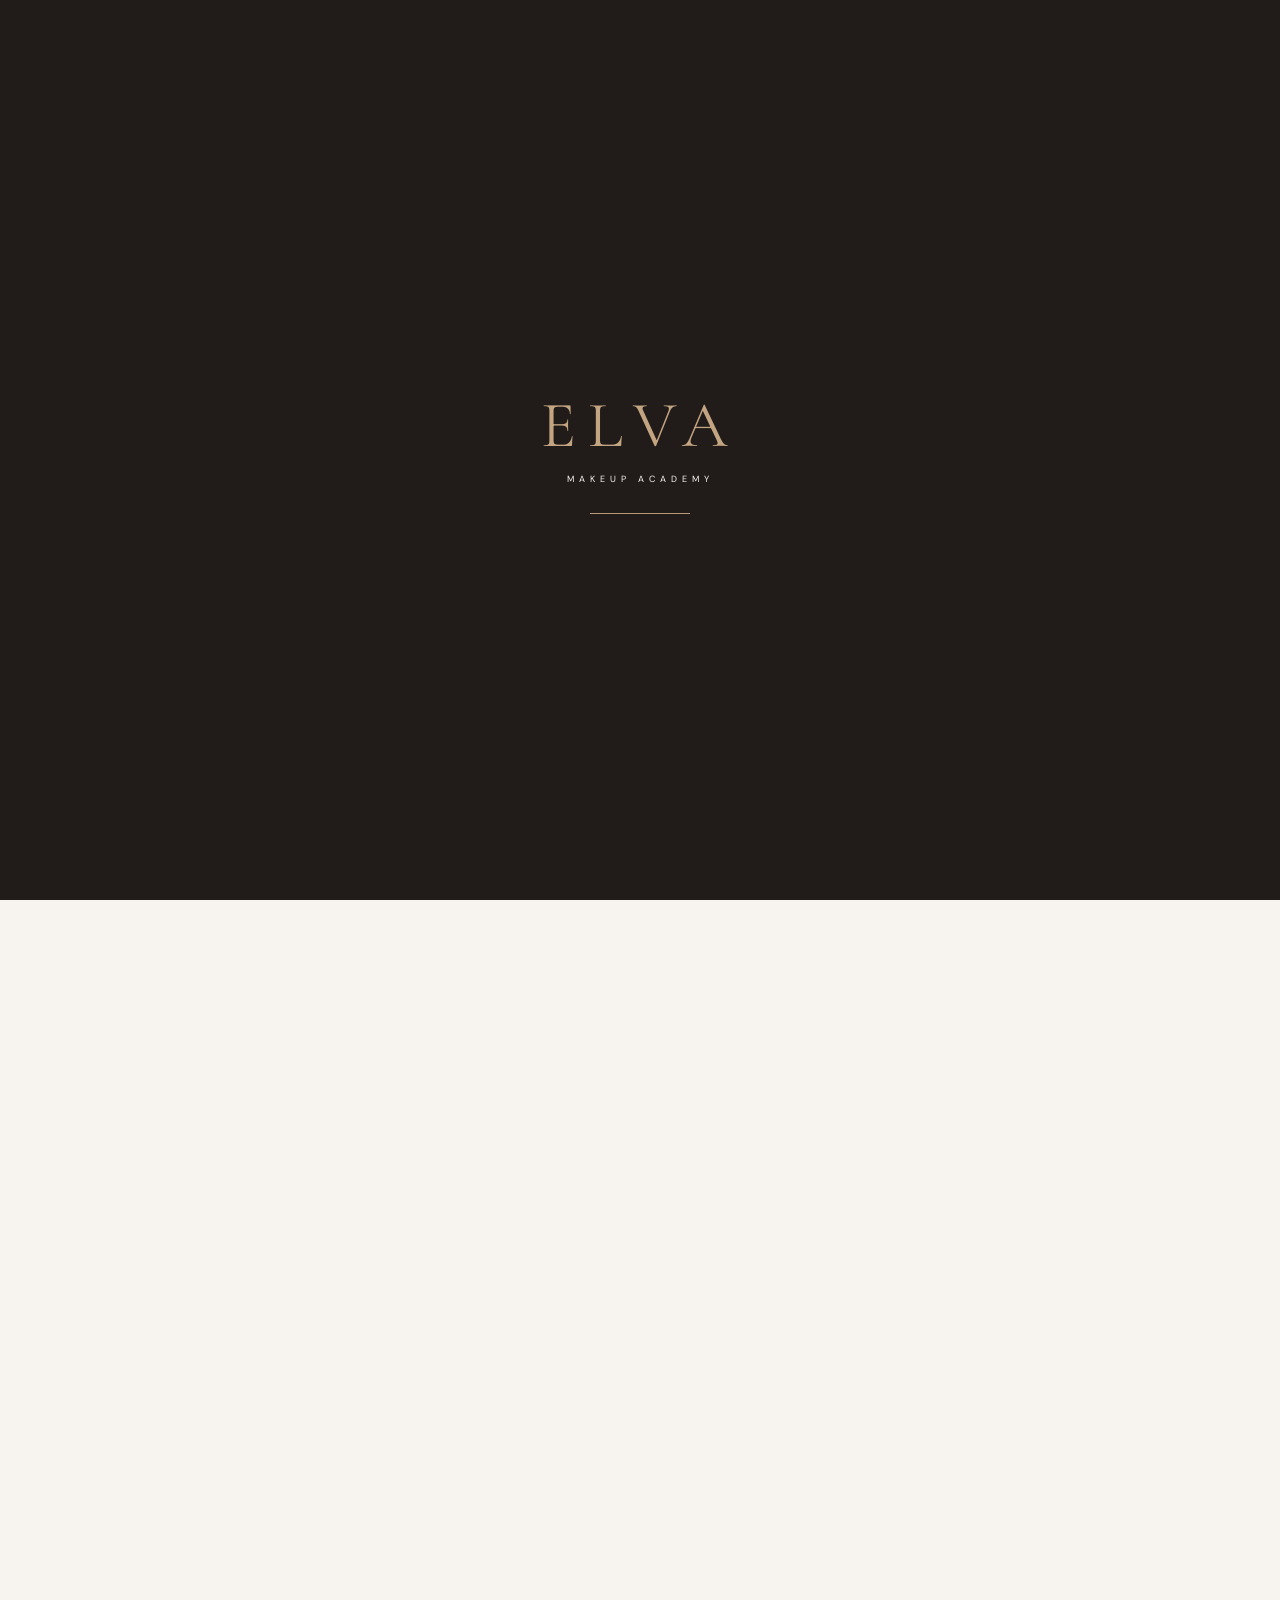
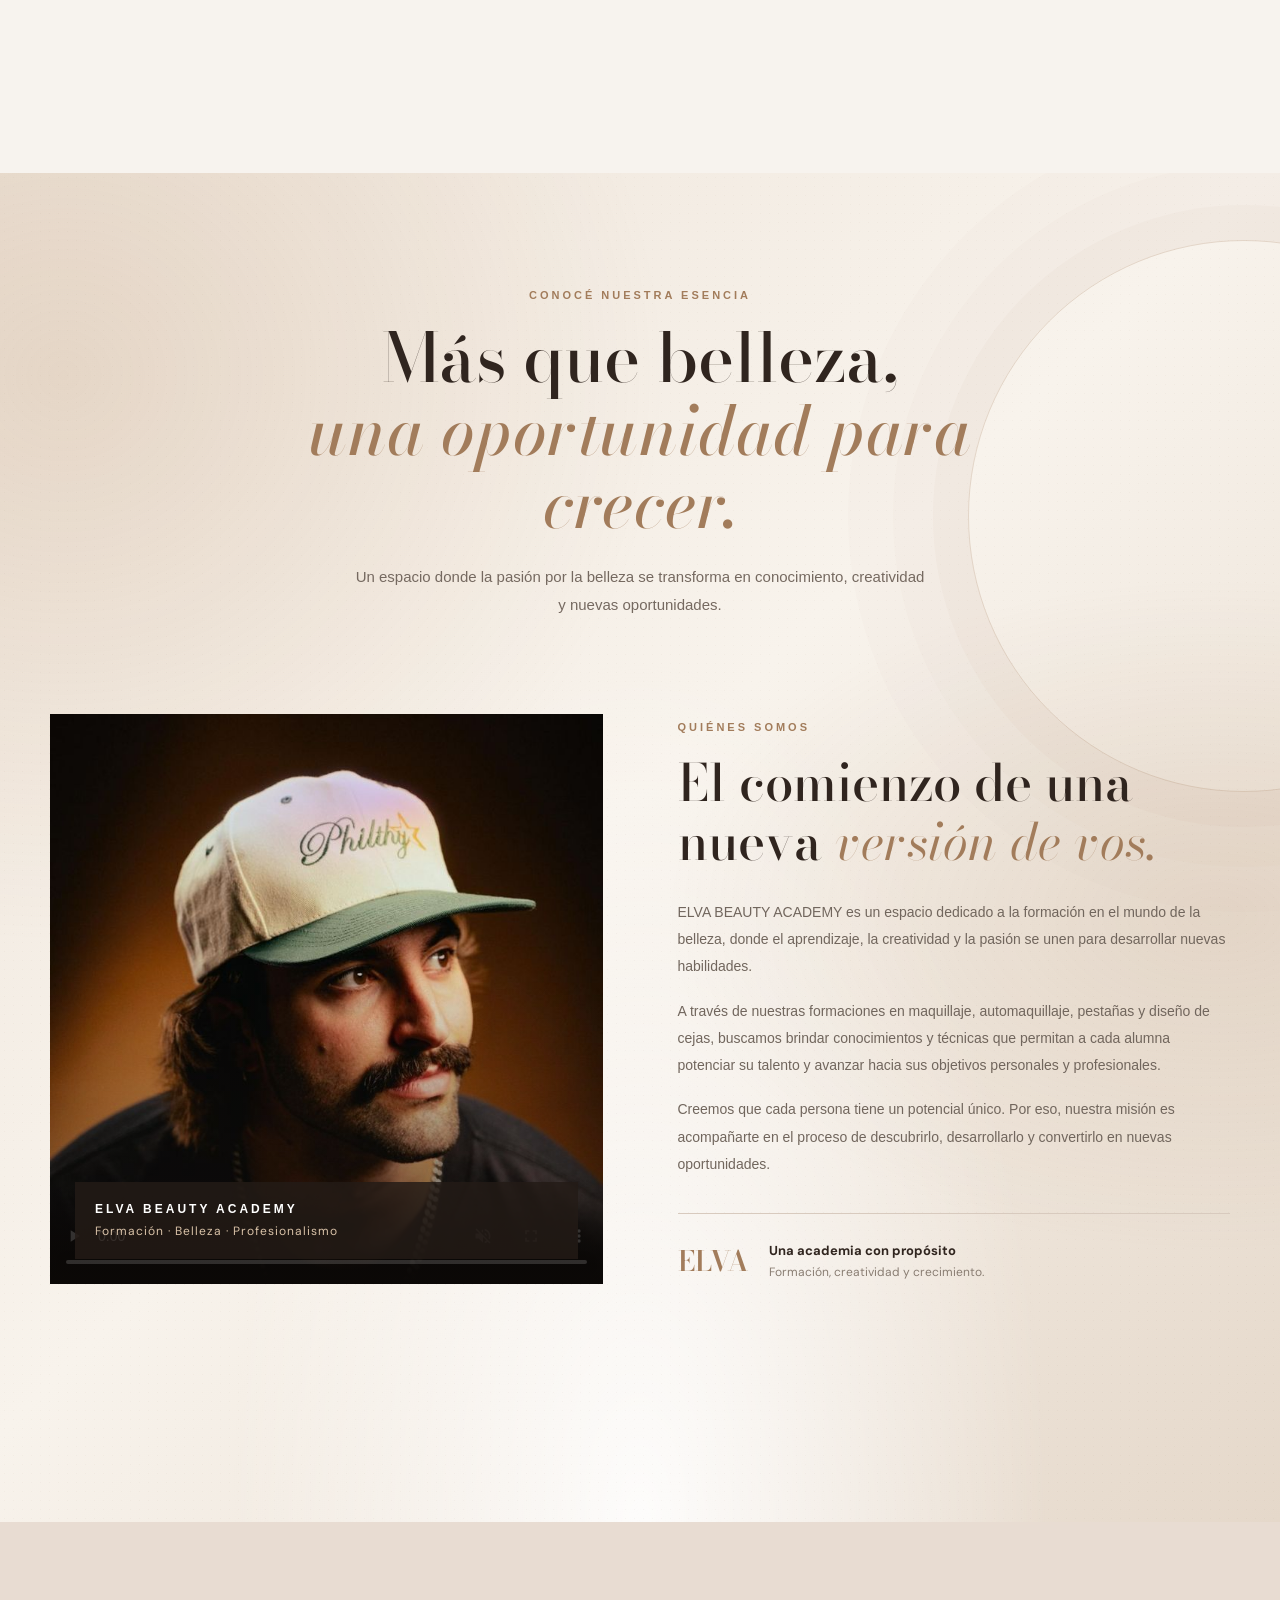
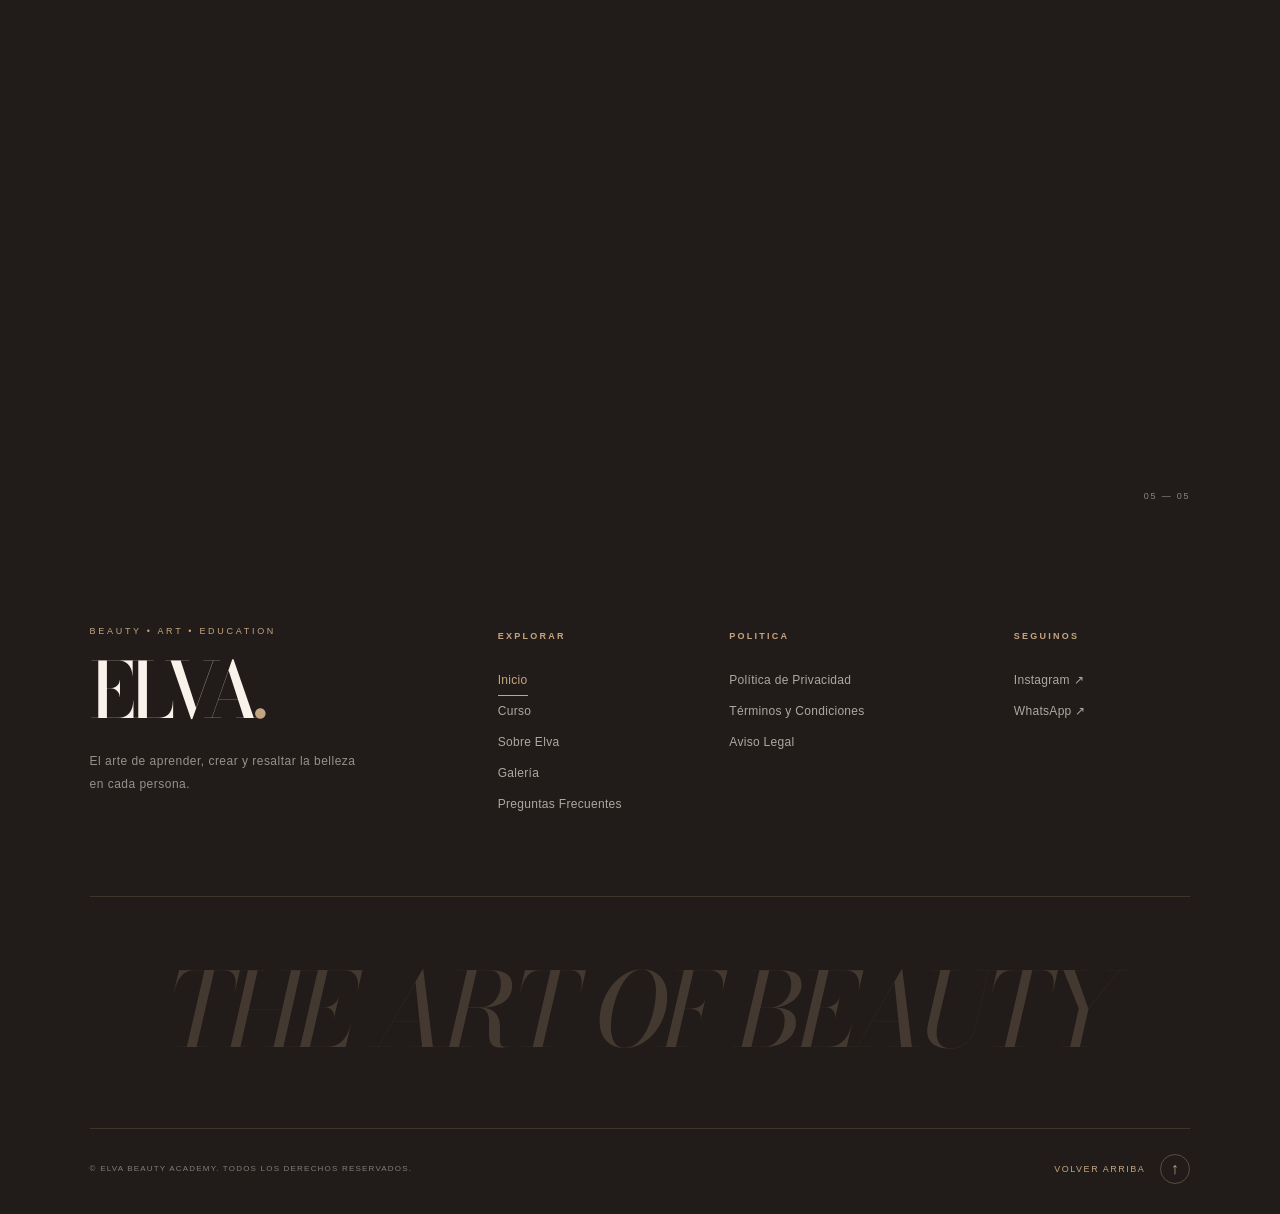
==== index.html @ 831da305 "Add files via upload" ====
<!DOCTYPE html>
<html lang="es">


<head>
    <meta charset="UTF-8">
    <meta name="viewport" content="width=device-width, initial-scale=1.0">

    <!-- =========================================
         SEO PRINCIPAL
    ========================================== -->

    <title>ELVA Beauty Academy | Cursos de Maquillaje en Itauguá, Paraguay</title>

    <meta name="description"
        content="Estudiá maquillaje profesional y belleza en ELVA Beauty Academy, en Itauguá, Paraguay. Conocé nuestras formaciones presenciales y consultá por inscripciones.">

    <meta name="robots" content="index, follow, max-image-preview:large">

    <meta name="author" content="ELVA Beauty Academy">
    <meta name="language" content="Spanish">
    <meta name="theme-color" content="#211c19">

    <!-- =========================================
         URL CANÓNICA
    ========================================== -->

    <link rel="canonical"
        href="https://nexowebpy.github.io/ELVA-Makeup-Academy/">

    <!-- =========================================
         OPEN GRAPH - FACEBOOK / WHATSAPP
    ========================================== -->

    <meta property="og:type" content="website">
    <meta property="og:locale" content="es_PY">
    <meta property="og:site_name" content="ELVA Beauty Academy">

    <meta property="og:title"
        content="ELVA Beauty Academy | Cursos de Maquillaje en Paraguay">

    <meta property="og:description"
        content="Aprendé maquillaje profesional y desarrollá tu talento en belleza con ELVA Beauty Academy, en Itauguá, Paraguay.">

    <meta property="og:url"
        content="https://nexowebpy.github.io/ELVA-Makeup-Academy/">

    <meta property="og:image"
        content="https://nexowebpy.github.io/ELVA-Makeup-Academy/assets/img/logo.jpg">

    <meta property="og:image:alt"
        content="ELVA Beauty Academy - Academia de maquillaje y belleza">

    <meta property="og:image:type" content="image/jpeg">

    <!-- =========================================
         TWITTER / X
    ========================================== -->

    <meta name="twitter:card" content="summary_large_image">

    <meta name="twitter:title"
        content="ELVA Beauty Academy | Cursos de Maquillaje">

    <meta name="twitter:description"
        content="Formaciones presenciales en maquillaje y belleza en Itauguá, Paraguay.">

    <meta name="twitter:image"
        content="https://nexowebpy.github.io/ELVA-Makeup-Academy/assets/img/logo.jpg">

    <!-- =========================================
         DATOS ESTRUCTURADOS - GOOGLE
    ========================================== -->

    <script type="application/ld+json">
    {
        "@context": "https://schema.org",
        "@type": "EducationalOrganization",
        "name": "ELVA Beauty Academy",
        "url": "https://nexowebpy.github.io/ELVA-Makeup-Academy/",
        "description": "Academia de formación presencial en maquillaje y belleza en Itauguá, Paraguay.",
        "areaServed": [
            {
                "@type": "City",
                "name": "Itauguá"
            },
            {
                "@type": "Country",
                "name": "Paraguay"
            }
        ],
        "sameAs": [
            "https://www.instagram.com/elvabrusich/",
            "https://www.tiktok.com/@brusichelva"
        ]
    }
    </script>

    <!-- =========================================
         OPTIMIZACIÓN DE FUENTES
    ========================================== -->

    <link rel="preconnect" href="https://fonts.googleapis.com">
    <link rel="preconnect" href="https://fonts.gstatic.com" crossorigin>

    <link href="https://fonts.googleapis.com/css2?family=Montserrat:wght@300;400;500&display=swap"
        rel="stylesheet">

    <link href="https://fonts.googleapis.com/css2?family=Cormorant+Garamond:wght@400;500;600;700&family=DM+Sans:wght@300;400;500;600;700&display=swap"
        rel="stylesheet">

    <link href="https://fonts.googleapis.com/css2?family=Bodoni+Moda:ital,opsz,wght@0,6..96,400..900;1,6..96,400..900&display=swap"
        rel="stylesheet">

    <!-- =========================================
         CSS
    ========================================== -->

    <link rel="stylesheet" href="css/style.css">

</head>


<body>

    <!-- PRELOADER -->
    <div class="preloader" id="preloader">
        <div class="preloader-content">
            <span class="preloader-logo">ELVA</span>
            <span class="preloader-subtitle">MAKEUP ACADEMY</span>
            <div class="preloader-line"></div>
        </div>
    </div>


    <!-- HEADER -->
    <header class="header" id="header">

        <div class="header-container">

            <!-- LOGO -->
            <a href="#inicio" class="brand" aria-label="ELVA Makeup Academy - Inicio">

                <span class="brand-name">ELVA</span>

                <span class="brand-subtitle">
                    MAKEUP ACADEMY
                </span>

            </a>


            <!-- NAVIGATION -->
            <nav class="navigation" id="navigation">

                <a href="#inicio" class="nav-link active">Inicio</a>

                <a href="#curso" class="nav-link">Curso</a>

                <a href="#sobre-elva" class="nav-link">Sobre Elva</a>

                <a href="#galeria" class="nav-link">Galería</a>

                <a href="consultas.html" class="nav-link">Preguntas Frecuentes</a>

                <a href="#contacto" class="nav-link">Contacto</a>

                

            </nav>


            <!-- HEADER ACTION -->
            <a href="https://www.instagram.com/elvabrusich/"
               target="_blank"
               rel="noopener noreferrer"
               class="header-cta">

                <span>Descubrir ELVA</span>

                <span class="cta-arrow">↗</span>

            </a>


            <!-- MOBILE BUTTON -->
            <button class="menu-toggle"
                    id="menuToggle"
                    aria-label="Abrir menú"
                    aria-expanded="false"
                    aria-controls="navigation">

                <span></span>
                <span></span>

            </button>

        </div>

    </header>



    <!-- HERO -->
    <main>

        <section class="hero" id="inicio">

            <!-- BACKGROUND IMAGE -->
            <div class="hero-image-wrapper">

                <img
                    src="assets/img/4K.jpg"
                    alt="Maquillaje profesional y belleza editorial de ELVA Makeup Academy"
                    class="hero-image"
                    fetchpriority="high"
                >

            </div>
                        
            <!-- OVERLAY -->
            <div class="hero-overlay"></div>


            <!-- HERO CONTENT -->
            <div class="hero-container">

                <div class="hero-content">

                

                    <div class="hero-title-container">
    <h1 class="editorial-title">
        <span>BEAUTY IS</span>
        <span>AN <span class="art-highlight">ART.</span></span>
    </h1>
</div>

                  <p class="header-top-text">
    EL ARTE DE RESALTAR TU BELLEZA NATURAL
</p>


<div class="hero-badge-container">

    <!-- Avatar circular -->
    <div class="avatar-wrapper">
        <img
            src="assets/img/logo-hero.jpg"
            alt="Perfil de ELVA Makeup Academy"
            class="avatar-img"
        >
    </div>

    <!-- Texto -->
    <div class="badge-text-content">
        <span>MAQUILLAJE PROFESIONAL</span>
        <span>BELLEZA EDITORIAL.</span>
    </div>

</div>


                <!-- HERO BOTTOM -->
                <div class="hero-bottom">

                    <div class="hero-bottom-item">

                        <span class="hero-bottom-text">
                            BEAUTY
                        </span>

                    </div>


                    <div class="hero-bottom-center">

                        <span>
                            EL ARTE DE DESCUBRIR TU POTENCIAL
                        </span>

                    </div>


                    <a href="#filosofia" class="scroll-indicator">

                        <span>SCROLL TO DISCOVER</span>

                        <span class="scroll-arrow">↓</span>

                    </a>

                </div>

            </div>


       
        </section>



<div class="courses-heading">
    <span class="courses-eyebrow">ELVA BEAUTY ACADEMY</span>

    <h2>
        Nuestras <span>Formaciones</span>
    </h2>

    <p>
        Aprende, transforma y descubre el arte de la belleza.
    </p>
</div>






<section id="curso" class="section-placeholder">

    <div class="wrapper">
        <div class="inner" style="--quantity: 7;">

            <div class="card"
                 style="--index: 0;"
                 data-title="Maquillaje Profesional"
                 data-description="Descubrí el arte del maquillaje y desarrollá técnicas para crear looks profesionales."
                 data-duration="Consultar"
                 data-modality="Consultar"
                 data-content="Preparación de piel, colorimetría, correcciones, técnicas de aplicación y maquillaje profesional."
                data-free-video="https://www.youtube.com/embed/fsUP-KYPI98">
                 <div class="img">
                    <img src="assets/img/F1.jpg" alt="Maquillaje Profesional">
                </div>
            </div>

            <div class="card"
                 style="--index: 1;"
                 data-title="Automaquillaje"
                 data-description="Aprendé a resaltar tu belleza natural y a maquillarte con seguridad para cada ocasión."
                 data-duration="Consultar"
                 data-modality="Consultar"
                 data-content="Rutina de preparación de piel, elección de productos, técnicas de ojos y maquillaje diario."
                 data-free-video="https://www.youtube.com/embed/fsUP-KYPI98">
                <div class="img">
                    <img src="assets/img/F2.jpg" alt="Automaquillaje">
                </div>
            </div>

            <div class="card"
                 style="--index: 2;"
                 data-title="Brow Designer"
                 data-description="Formate en diseño y estilismo de cejas para realzar la expresión y armonía del rostro."
                 data-duration="Consultar"
                 data-modality="Consultar"
                 data-content="Diseño de cejas, visagismo, perfilado, simetría y técnicas de definición."
                 data-free-video="https://www.youtube.com/embed/fsUP-KYPI98">
                <div class="img">
                    <img src="assets/img/F3.jpg" alt="Brow Designer">
                </div>
            </div>

            <div class="card"
                 style="--index: 3;"
                 data-title="Diseño de Pestañas"
                 data-description="Conocé técnicas para conseguir una mirada definida y resultados profesionales."
                 data-duration="Consultar"
                 data-modality="Consultar"
                 data-content="Contenido y técnicas del curso disponibles para consulta."
                data-free-video="https://www.youtube.com/embed/fsUP-KYPI98">
                <div class="img">
                    <img src="assets/img/F4.jpg" alt="Diseño de Pestañas">
                </div>
            </div>

            <div class="card"
     style="--index: 4;"
     data-title="Maquillaje Social"
     data-description="Aprendé a crear maquillajes para eventos y ocasiones especiales."
     data-duration="Consultar"
     data-modality="Consultar"
     data-content="Contenido y técnicas del curso disponibles para consulta."
     data-free-video="https://www.youtube.com/embed/fsUP-KYPI98">

    <div class="img">
        <img src="assets/img/F5.jpg" alt="Maquillaje Social">
    </div>

</div>

            <div class="card"
                 style="--index: 5;"
                 data-title="Técnicas Avanzadas"
                 data-description="Perfeccioná tus habilidades y ampliá tus conocimientos en el mundo de la belleza."
                 data-duration="Consultar"
                 data-modality="Consultar"
                 data-content="Contenido y técnicas del curso disponibles para consulta."
                 data-free-video="https://www.youtube.com/embed/fsUP-KYPI98">
                <div class="img">
                    <img src="assets/img/F6.jpg" alt="Técnicas Avanzadas">
                </div>
            </div>

            <div class="card"
                 style="--index: 6;"
                 
                 data-description="Conocé las propuestas formativas de ELVA Beauty Academy."
                 data-duration="Consultar"
                 data-modality="Consultar"
                 data-content="Consultá los detalles de esta formación y sus contenidos."
                data-free-video="https://www.youtube.com/embed/fsUP-KYPI98">
                <div class="img">
                    <img src="assets/img/F7.jpg" alt="Formación Profesional">
                </div>
            </div>
             <div class="card"
                 style="--index: 7;"
                 
                 data-description="Conocé las propuestas formativas de ELVA Beauty Academy."
                 data-duration="Consultar"
                 data-modality="Consultar"
                 data-content="Consultá los detalles de esta formación y sus contenidos."
                data-free-video="https://www.youtube.com/embed/fsUP-KYPI98">
                <div class="img">
                    <img src="assets/img/F7.jpg" alt="Formación Profesional">
                </div>
            </div>

        </div>
    </div>

</section>





<!-- =========================================
     SOBRE ELVA BEAUTY ACADEMY
========================================= -->

<section class="elva-about" id="sobre-elva">

    <div class="elva-about-container">

        <!-- ENCABEZADO -->
        <div class="elva-about-heading">

            <span class="elva-about-eyebrow">
                CONOCÉ NUESTRA ESENCIA
            </span>

            <h2>
                Más que belleza,
                <span>una oportunidad para crecer.</span>
            </h2>

            <p>
                Un espacio donde la pasión por la belleza se transforma
                en conocimiento, creatividad y nuevas oportunidades.
            </p>

        </div>

        <!-- CONTENIDO PRINCIPAL -->
        <div class="elva-about-content">

           
<div class="elva-about-video">

    <video
        id="elvaVideo"
        autoplay
        muted
        loop
        playsinline
        controls
        preload="metadata"
        poster="./assets/img/Video1.jpg"
        width="100%"
        height="100%"
    >
        <source src="./assets/img/video1.mp4" type="video/mp4">
        Tu navegador no puede reproducir este video.
    </video>

    <div class="elva-about-image-caption">
        <span>ELVA BEAUTY ACADEMY</span>
        <small>Formación · Belleza · Profesionalismo</small>
    </div>

</div>


            <!-- TEXTO -->
            <div class="elva-about-text">

                <span class="elva-about-label">
                    QUIÉNES SOMOS
                </span>

                <h3>
                    El comienzo de una nueva
                    <em>versión de vos.</em>
                </h3>

                <p>
                    ELVA BEAUTY ACADEMY es un espacio dedicado a la
                    formación en el mundo de la belleza, donde el
                    aprendizaje, la creatividad y la pasión se unen
                    para desarrollar nuevas habilidades.
                </p>

                <p>
                    A través de nuestras formaciones en maquillaje,
                    automaquillaje, pestañas y diseño de cejas,
                    buscamos brindar conocimientos y técnicas que
                    permitan a cada alumna potenciar su talento y
                    avanzar hacia sus objetivos personales y profesionales.
                </p>

                <p>
                    Creemos que cada persona tiene un potencial único.
                    Por eso, nuestra misión es acompañarte en el proceso
                    de descubrirlo, desarrollarlo y convertirlo en
                    nuevas oportunidades.
                </p>

                <!-- IDENTIDAD -->
                <div class="elva-about-year">

                    <span class="elva-year-number">ELVA</span>

                    <div>
                        <strong>Una academia con propósito</strong>
                        <small>
                            Formación, creatividad y crecimiento.
                        </small>
                    </div>

                </div>

            </div>

        </div>

    </div>

</section>



<!-- =========================================
     MODAL DE CURSOS — ELVA BEAUTY ACADEMY
========================================= -->

<div class="course-modal" id="courseModal">

    <div class="course-modal-overlay"></div>

    <div class="course-modal-box">

        <button class="course-modal-close" aria-label="Cerrar">
            &times;
        </button>

        <!-- IMAGEN DEL CURSO -->
        <div class="course-modal-image">
            <img id="modalImage" src="" alt="Curso ELVA">

            <span class="modal-label">
                ELVA BEAUTY ACADEMY
            </span>
        </div>

        <!-- INFORMACIÓN DEL CURSO -->
        <div class="course-modal-content">

            <span class="modal-eyebrow" id="modalCategory">
                FORMACIÓN PROFESIONAL
            </span>

            <h2 id="modalTitle">
                Nombre del curso
            </h2>

            <p id="modalDescription">
                Descripción del curso.
            </p>

            <div class="modal-details">

                <div>
                    <span>DURACIÓN</span>
                    <strong id="modalDuration">Por definir</strong>
                </div>

                <div>
                    <span>MODALIDAD</span>
                    <strong id="modalModality">Presencial</strong>
                </div>

            </div>

            <div class="modal-course-program">
                <h3>Sobre esta formación</h3>

                <p id="modalProgram">
                    Información del programa.
                </p>
            </div>

            <a href="video.html" id="consultarCurso" class="button button-primary">
    Ver Video
</a>

        </div>

    </div>

</div>








<!-- =========================================
     Galeria de Imagenes — ELVA BEAUTY ACADEMY
========================================= -->

<section class="elva-gallery" id="galeria">

    <div class="gallery-heading">

        <span class="gallery-eyebrow">
            ELVA BEAUTY ACADEMY — VISUAL DIARY
        </span>

        <h2>
            Beauty in <span>Every Detail.</span>
        </h2>

        <p>
            Un universo de belleza, creatividad y expresión artística.
        </p>

    </div>

    <div class="gallery-grid">

        <!-- COLUMNA IZQUIERDA -->
        <div class="gallery-column">

            <figure class="gallery-item" style="--i: 1;">
                <img src="assets/img/G1.jpg"
                     alt="Maquillaje editorial ELVA"
                     loading="lazy">
                <figcaption>01 — THE ART OF MAKEUP</figcaption>
            </figure>

            <figure class="gallery-item" style="--i: 2;">
                <img src="assets/img/G2.jpg"
                     alt="Belleza y maquillaje profesional"
                     loading="lazy">
                <figcaption>02 — NATURAL BEAUTY</figcaption>
            </figure>

            <figure class="gallery-item" style="--i: 3;">
                <img src="assets/img/G3.jpg"
                     alt="Detalles de maquillaje"
                     loading="lazy">
                <figcaption>03 — DETAILS MATTER</figcaption>
            </figure>

        </div>

        <!-- COLUMNA DERECHA -->
        <div class="gallery-column">

            <figure class="gallery-item" style="--i: 1;">
                <img src="assets/img/G4.jpg"
                     alt="Arte de maquillaje profesional"
                     loading="lazy">
                <figcaption>04 — BEAUTY EXPRESSION</figcaption>
            </figure>

            <figure class="gallery-item" style="--i: 2;">
                <img src="assets/img/G5.jpg"
                     alt="Estilo y creatividad ELVA"
                     loading="lazy">
                <figcaption>05 — CREATIVE VISION</figcaption>
            </figure>

            <figure class="gallery-item" style="--i: 3;">
                <img src="assets/img/G6.jpg"
                     alt="Fotografía de belleza editorial"
                     loading="lazy">
                <figcaption>06 — THE FINAL LOOK</figcaption>
            </figure>

        </div>

    </div>

  

</section>




<section id="contacto" class="elva-contact">

    <!-- IMAGEN Y CAPA OSCURA -->
    <div class="contact-background"></div>
    <div class="contact-overlay"></div>

    <!-- CONTENIDO -->
    <div class="contact-content">

        <span class="contact-eyebrow">
            ELVA BEAUTY ACADEMY
        </span>

        <div class="contact-line"></div>

        <h2 class="contact-title">
            TU BELLEZA,
            <span>NUESTRO ARTE.</span>
        </h2>

        <p class="contact-description">
            Un universo de belleza, creatividad y expresión artística.
            Descubrí tu potencial y llevá tu pasión al siguiente nivel.
        </p>

        <a href="https://www.instagram.com/elvabrusich/"
           target="_blank"
           rel="noopener noreferrer"
           class="contact-button">

            <span>CONTACTANOS</span>
            <span class="contact-arrow">↗</span>

        </a>

        <span class="contact-footer-text">
            EL ARTE DE RESALTAR TU BELLEZA NATURAL
        </span>

    </div>

    <span class="contact-index">05 — 05</span>

</section>







<!-- =========================================
     FOOTER — ELVA BEAUTY ACADEMY
========================================= -->

<footer class="elva-footer">

    <div class="footer-main">

        <!-- MARCA -->
        <div class="footer-brand">

            <span class="footer-eyebrow">
                BEAUTY • ART • EDUCATION
            </span>

            <h2>
                ELVA<span>.</span>
            </h2>

            <p>
                El arte de aprender, crear y resaltar
                la belleza en cada persona.
            </p>

        </div>

        <!-- NAVEGACIÓN -->
        <div class="footer-column">
 <h3>EXPLORAR</h3>

            <a href="#inicio" class="nav-link active">Inicio</a>

                <a href="#curso" class="nav-link">Curso</a>

                <a href="#sobre-elva" class="nav-link">Sobre Elva</a>

                <a href="#galeria" class="nav-link">Galería</a>

                <a href="consultas.html" class="nav-link">Preguntas Frecuentes</a>
         

                


        </div>

        <!-- CONTACTO -->
        <div class="footer-column">

              <h3>POLITICA</h3>

                <a href="privacidad.html">Política de Privacidad</a>
<a href="terminos.html">Términos y Condiciones</a>
<a href="aviso-legal.html">Aviso Legal</a>
        </div>

        <!-- REDES -->
        <div class="footer-column footer-social">

            <h3>SEGUINOS</h3>

            <a href="https://www.instagram.com/elvabrusich/"
               target="_blank"
               rel="noopener noreferrer">
                Instagram ↗
            </a>

            <a href="#contacto">
                WhatsApp ↗
            </a>

        </div>

    </div>

    <!-- FRASE EDITORIAL -->
    <div class="footer-statement">
        <span>THE ART OF BEAUTY</span>
    </div>

    <!-- PIE INFERIOR -->
    <div class="footer-bottom">

        <p>
            © <span id="footer-year"></span> ELVA BEAUTY ACADEMY.
            TODOS LOS DERECHOS RESERVADOS.
        </p>

        <a href="#inicio" class="footer-back-top">
            VOLVER ARRIBA
            <span>↑</span>
        </a>

    </div>

</footer>


    </main>




    <script>
document.addEventListener("DOMContentLoaded", () => {

    const hero = document.querySelector(".hero");
    const beautyIs = document.querySelector(
        ".editorial-title > span:first-child"
    );
    const anArt = document.querySelector(
        ".editorial-title > span:nth-child(2)"
    );
    const description = document.querySelector(".hero-description");

    if (!hero || !beautyIs || !anArt) return;

    function animateHero() {
        const rect = hero.getBoundingClientRect();
        const progress = Math.min(
            Math.max(-rect.top / (rect.height * 0.65), 0),
            1
        );

        const distance = window.innerWidth * 0.75;

        beautyIs.style.transform =
            `translateX(${-distance * progress}px)`;

        anArt.style.transform =
            `translateX(${distance * progress}px)`;

        beautyIs.style.opacity = 1 - progress;
        anArt.style.opacity = 1 - progress;

        if (description) {
            description.style.transform =
                `translateX(${distance * progress}px)`;

            description.style.opacity = 1 - progress;
        }
    }

    window.addEventListener("scroll", animateHero, {
        passive: true
    });

    window.addEventListener("resize", animateHero);

    animateHero();
});



/* =========================================
   SCROLL REVEAL - ELVA BEAUTY
========================================= */

document.addEventListener("DOMContentLoaded", () => {

    const elements = document.querySelectorAll(
        ".elva-about-heading, " +
        ".elva-about-video, " +
        ".elva-about-text, " +
        ".elva-about-benefits, " +
        ".elva-about-cta"
    );

    const observer = new IntersectionObserver((entries) => {

        entries.forEach(entry => {

            if (entry.isIntersecting) {

                entry.target.classList.add("elva-reveal-visible");

                observer.unobserve(entry.target);

            }

        });

    }, {
        threshold: 0.15
    });

    elements.forEach(element => {
        observer.observe(element);
    });

});


/* =========================================
   SELECCIÓN Y REPRODUCCIÓN DE CURSOS
========================================= */

document.addEventListener("DOMContentLoaded", () => {

    const consultarBtn = document.getElementById("consultarCurso");

    let cursoSeleccionado = null;

    // Seleccionar tarjeta
    document.querySelectorAll(".card").forEach(card => {

        card.addEventListener("click", () => {
            cursoSeleccionado = card;
        });

    });

    // Botón consultar
    if (consultarBtn) {

        consultarBtn.addEventListener("click", (e) => {

            e.preventDefault();

            if (!cursoSeleccionado) return;

            const titulo = cursoSeleccionado.dataset.title;
            const video = cursoSeleccionado.dataset.freeVideo;

            if (!titulo || !video) {
                console.error("Falta el título o el video del curso.");
                return;
            }

            const url = new URL("video.html", window.location.href);

            url.searchParams.set("titulo", titulo);
            url.searchParams.set("video", video);

            window.location.href = url.href;

        });

    }

});

document.addEventListener("DOMContentLoaded", function () {

    const preloader = document.querySelector(".preloader");

    if (!preloader) return;

    // Verificar si ya se mostró en esta sesión
    if (sessionStorage.getItem("elvaPreloaderShown")) {

        preloader.style.display = "none";
        return;

    }

    // Registrar que ya se mostró
    sessionStorage.setItem("elvaPreloaderShown", "true");

    // Esperar a que cargue la página
    window.addEventListener("load", function () {

        setTimeout(() => {
            preloader.classList.add("loaded");
        }, 500);

    });

});

</script>

    <!-- JAVASCRIPT -->
    <script src="js/script.js"></script>

    
</body>
</html>
---- css/style.css ----
/* =====================================================
   ELVA MAKEUP ACADEMY
   HEADER + HERO
   NEXOWEBPY
===================================================== */


/* =========================
   VARIABLES
========================= */

:root {

    --color-dark: #211c19;
    --color-dark-soft: #302720;

    --color-champagne: #c4a582;
    --color-gold: #b99b79;

    --color-nude: #e8dccf;
    --color-ivory: #f7f3ee;
    --color-rose: #a88d86;

    --font-title: 'Cormorant Garamond', serif;
    --font-body: 'DM Sans', sans-serif;

    --transition: .4s cubic-bezier(.22, 1, .36, 1);

}


/* =========================
   RESET
========================= */

* {
    margin: 0;
    padding: 0;
    box-sizing: border-box;
}

html {
    scroll-behavior: smooth;
    scroll-padding-top: 90px;
}

body {

    background: var(--color-ivory);

    color: var(--color-dark);

    font-family: var(--font-body);

    overflow-x: hidden;

}

body.menu-open {
    overflow: hidden;
}

a {
    text-decoration: none;
    color: inherit;
}

button {
    font-family: inherit;
}

img {
    display: block;
    max-width: 100%;
}


/* =========================
   PRELOADER
========================= */

.preloader {

    position: fixed;
    inset: 0;

    background: var(--color-dark);

    z-index: 9999;

    display: flex;

    align-items: center;
    justify-content: center;

    transition: opacity .8s ease, visibility .8s ease;

}

.preloader.hidden {

    opacity: 0;
    visibility: hidden;

}

.preloader-content {

    display: flex;

    flex-direction: column;

    align-items: center;

    gap: 8px;

}

.preloader-logo {

    font-family: var(--font-title);

    font-size: 65px;

    letter-spacing: 12px;

    color: var(--color-champagne);

}

.preloader-subtitle {

    font-size: 9px;

    letter-spacing: 5px;

    color: var(--color-ivory);

}

.preloader-line {

    width: 100px;

    height: 1px;

    background: var(--color-gold);

    margin-top: 20px;

    animation: loading 1.3s ease infinite;

}

@keyframes loading {

    0% {
        transform: scaleX(0);
        transform-origin: left;
    }

    50% {
        transform: scaleX(1);
        transform-origin: left;
    }

    100% {
        transform: scaleX(0);
        transform-origin: right;
    }

}


/* =========================
   HEADER
========================= */

.header {

    position: fixed;

    top: 0;
    left: 0;

    width: 100%;

    height: 100px;

    z-index: 1000;

    transition: var(--transition);

}

.header.scrolled {

    height: 78px;

    background: rgba(33, 28, 25, .94);

    backdrop-filter: blur(18px);

    box-shadow: 0 5px 30px rgba(0,0,0,.08);

}

.header-container {

    width: 90%;

    max-width: 1600px;

    height: 100%;

    margin: auto;

    display: flex;

    align-items: center;

    justify-content: space-between;

}


/* LOGO */

.brand {

    display: flex;

    flex-direction: column;

    align-items: center;

    gap: 2px;

    color: var(--color-ivory);

    min-width: 145px;

}

.brand-name {

    font-family: var(--font-title);

    font-size: 39px;

    line-height: .9;

    letter-spacing: 7px;

}

.brand-subtitle {

    font-size: 8px;

    letter-spacing: 3px;

}


/* NAVIGATION */

.navigation {

    display: flex;

    align-items: center;

    gap: 39px;

}

.nav-link {

    position: relative;

    color: rgba(255,255,255,.8);

    font-size: 11px;

    font-weight: 400;

    letter-spacing: 1px;

    transition: var(--transition);

}

.nav-link::after {

    content: "";

    position: absolute;

    left: 0;

    bottom: -9px;

    width: 0;

    height: 1px;

    background: var(--color-champagne);

    transition: var(--transition);

}

.nav-link:hover,
.nav-link.active {

    color: var(--color-champagne);

}

.nav-link:hover::after,
.nav-link.active::after {

    width: 100%;

}


/* HEADER CTA */

.header-cta {
    display: flex;
    align-items: center;
    gap: 14px;

    color: var(--color-ivory);

    font-family: 'Cormorant Garamond', serif;
    font-size: 19px;
    font-weight: 600;
    letter-spacing: 1.5px;

    border-bottom: 1px solid rgba(196,165,130,.6);

    padding-bottom: 10px;

    transition: var(--transition);
}

.header-cta .cta-text {
    text-transform: uppercase;
}

.header-cta .cta-arrow {
    color: var(--color-champagne);
    font-family: 'DM Sans', sans-serif;
    font-size: 17px;
    transition: transform .4s ease;
}

.header-cta:hover {
    color: var(--color-champagne);
    gap: 20px;
}

.header-cta:hover .cta-arrow {
    transform: translate(3px, -3px);
}

/* MOBILE MENU */

.menu-toggle {

    display: none;

    border: 0;

    background: none;

    cursor: pointer;

    width: 35px;

    height: 35px;

    flex-direction: column;

    align-items: center;

    justify-content: center;

    gap: 7px;

}

.menu-toggle span {

    width: 27px;

    height: 1px;

    background: var(--color-ivory);

    transition: var(--transition);

}

.menu-toggle.active span:first-child {

    transform: translateY(4px) rotate(45deg);

}

.menu-toggle.active span:last-child {

    transform: translateY(-4px) rotate(-45deg);

}


/* =========================
   HERO
========================= */

.hero {

    position: relative;

    min-height: 850px;

    height: 100svh;

    max-height: 1100px;

    overflow: hidden;

    background: var(--color-dark);

    color: var(--color-ivory);

}


/* IMAGE */

.hero-image-wrapper {

    position: absolute;

    inset: 0;

    overflow: hidden;

}

.hero-image {

    width: 100%;

    height: 100%;

    object-fit: cover;

    object-position: center 35%;

    animation: heroZoom 2s cubic-bezier(.2,.7,.3,1) both;

}

@keyframes heroZoom {

    from {
        transform: scale(1.12);
    }

    to {
        transform: scale(1);
    }

}


/* OVERLAY */

.hero-overlay {

    position: absolute;

    inset: 0;

    background:

        linear-gradient(
            90deg,
            rgba(24,19,17,.88) 0%,
            rgba(24,19,17,.72) 35%,
            rgba(24,19,17,.23) 75%,
            rgba(24,19,17,.12) 100%
        );

}


/* HERO CONTENT */

.hero-container {

    position: relative;

    z-index: 2;

    width: 88%;

    max-width: 1500px;

    height: 100%;

    margin: auto;

    display: flex;

    flex-direction: column;

    justify-content: flex-start;

    padding-top: 200px;

}


/* EYEBROW */

.hero-eyebrow {

    display: flex;

    align-items: center;

    gap: 15px;

    margin-bottom: 32px;

    color: var(--color-champagne);

    font-size: 10px;

    letter-spacing: 4px;

}

.eyebrow-line {

    width: 35px;

    height: 1px;

    background: var(--color-champagne);

}
.hero-tagline {
    font-family: 'DM Sans', sans-serif;
    font-size: clamp(9px, 1vw, 12px);
    font-weight: 400;
    letter-spacing: 4px;
    line-height: 1.8;
    text-transform: uppercase;

    color: #c4a582;

    margin-top: 12px;
    margin-bottom: 15px;

    text-align: left;
    opacity: .95;
}

@media (max-width: 768px) {
    .hero-tagline {
        font-size: 9px;
        letter-spacing: 2.5px;
        margin-top: 10px;
        margin-bottom: 12px;
    }
}


/* =========================================
   SCROLL REVEAL - ELVA ABOUT
========================================= */

.elva-about .elva-about-heading,
.elva-about .elva-about-video,
.elva-about .elva-about-text,
.elva-about .elva-about-benefits,
.elva-about .elva-about-cta {
    opacity: 0;
    transform: translateY(45px);
    transition:
        opacity .9s ease,
        transform .9s cubic-bezier(.2,.7,.2,1);
}

/* ELEMENTOS VISIBLES */

.elva-about .elva-reveal-visible {
    opacity: 1;
    transform: translateY(0);
}

/* RETRASOS */

.elva-about .elva-about-video {
    transition-delay: .15s;
}

.elva-about .elva-about-text {
    transition-delay: .3s;
}

/* ACCESIBILIDAD */

@media (prefers-reduced-motion: reduce) {
    .elva-about .elva-about-heading,
    .elva-about .elva-about-video,
    .elva-about .elva-about-text,
    .elva-about .elva-about-benefits,
    .elva-about .elva-about-cta {
        opacity: 1;
        transform: none;
        transition: none;
    }
}

/*---------------------------------------------------------------------*/



/* =========================================
   ELVA BEAUTY ACADEMY
   SOBRE NOSOTROS - DISEÑO EDITORIAL PREMIUM
========================================= */

.elva-about {
    position: relative;
    isolation: isolate;
    width: 100%;
    padding: 110px 25px;
    overflow: hidden;
    color: #30251F;

    background:
        radial-gradient(ellipse at 5% 15%, rgba(190,153,119,.22), transparent 35%),
        radial-gradient(ellipse at 95% 55%, rgba(177,143,110,.18), transparent 32%),
        radial-gradient(ellipse at 50% 100%, rgba(255,255,255,.9), transparent 45%),
        linear-gradient(135deg, #eee4d9, #f8f3ec 48%, #e5d8ca);
}

/* CONTENEDOR */

.elva-about-container {
    max-width: 1180px;
    margin: 0 auto;
    position: relative;
    z-index: 2;
}

/* TEXTURA */

.elva-about::before {
    content: "";
    position: absolute;
    inset: 0;
    z-index: 0;
    pointer-events: none;
    opacity: .20;

    background-image:
        radial-gradient(rgba(130,100,75,.22) .7px, transparent .7px);

    background-size: 9px 9px;
}

/* CÍRCULOS DECORATIVOS */

.elva-about::after {
    content: "";
    position: absolute;
    z-index: 0;
    width: 550px;
    height: 550px;
    top: 5%;
    right: -240px;
    border: 1px solid rgba(162,124,91,.25);
    border-radius: 50%;
    pointer-events: none;

    box-shadow:
        0 0 0 35px rgba(162,124,91,.035),
        0 0 0 75px rgba(162,124,91,.025),
        0 0 0 120px rgba(162,124,91,.02);
}

/* =========================================
   ENCABEZADO
========================================= */

.elva-about-heading {
    max-width: 750px;
    margin: 0 auto 75px;
    text-align: center;
}

.elva-about-eyebrow,
.elva-about-label {
    display: inline-block;
    font-family: 'Instrument Sans', sans-serif;
    font-size: 11px;
    font-weight: 700;
    letter-spacing: 3px;
    color: #a27c5b;
    margin-bottom: 20px;
}

.elva-about-heading h2 {
    font-family: 'Bodoni Moda', serif;
    font-size: clamp(38px, 6vw, 68px);
    font-weight: 500;
    line-height: 1.08;
    margin: 0 0 22px;
}

.elva-about-heading h2 span {
    display: block;
    font-style: italic;
    color: #a27c5b;
}

.elva-about-heading p {
    max-width: 570px;
    margin: auto;
    font-family: 'Instrument Sans', sans-serif;
    font-size: 15px;
    line-height: 1.9;
    color: #756960;
}

/* =========================================
   CONTENIDO PRINCIPAL
========================================= */

.elva-about-content {
    display: grid;
    grid-template-columns: 1fr 1fr;
    align-items: center;
    gap: 75px;
    margin-bottom: 110px;
}

/* IMAGEN */

.elva-about-image {
    position: relative;
    height: 570px;
    overflow: hidden;
    background: #ded4c8;
}

.elva-about-image img {
    width: 100%;
    height: 100%;
    display: block;
    object-fit: cover;
    transition: transform .8s ease;
}

.elva-about-image:hover img {
    transform: scale(1.04);
}

/* TEXTO SOBRE IMAGEN */

.elva-about-image-caption {
    position: absolute;
    bottom: 25px;
    left: 25px;
    right: 25px;
    padding: 20px;
    background: rgba(35, 27, 22, .83);
    color: #fff;

    display: flex;
    flex-direction: column;
    gap: 7px;
}

.elva-about-image-caption span {
    font-family: 'Instrument Sans', sans-serif;
    font-size: 12px;
    font-weight: 700;
    letter-spacing: 3px;
}

.elva-about-image-caption small {
    font-size: 12px;
    color: #d9c2a8;
    letter-spacing: 1px;
}

/* =========================================
   TEXTO SOBRE ELVA
========================================= */

.elva-about-text {
    padding: 20px 0;
}

.elva-about-text h3 {
    font-family: 'Bodoni Moda', serif;
    font-size: clamp(35px, 4vw, 52px);
    font-weight: 500;
    line-height: 1.15;
    margin: 0 0 28px;
}

.elva-about-text h3 em {
    color: #a27c5b;
    font-weight: 400;
}

.elva-about-text > p {
    font-family: 'Instrument Sans', sans-serif;
    font-size: 14px;
    line-height: 1.95;
    color: #71665d;
    margin-bottom: 17px;
}

/* AÑO */

.elva-about-year {
    display: flex;
    align-items: center;
    gap: 20px;
    border-top: 1px solid #d8cabe;
    margin-top: 35px;
    padding-top: 25px;
}

.elva-year-number {
    font-family: 'Bodoni Moda', serif;
    font-size: 28px;
    color: #a27c5b;
    font-weight: 600;
}

.elva-about-year div {
    display: flex;
    flex-direction: column;
    gap: 5px;
}

.elva-about-year strong {
    font-size: 13px;
}

.elva-about-year small {
    font-size: 12px;
    color: #897d72;
}

/* =========================================
   BENEFICIOS
========================================= */

.elva-about-benefits {
    position: relative;
    padding: 75px 55px;

    background:
        linear-gradient(
            145deg,
            rgba(255,255,255,.78),
            rgba(231,218,204,.88)
        );

    border: 1px solid rgba(162,124,91,.20);
    box-shadow: 0 20px 60px rgba(75,52,35,.06);
}

/* ENCABEZADO BENEFICIOS */

.elva-benefits-heading {
    max-width: 650px;
    text-align: center;
    margin: 0 auto 55px;
}

.elva-benefits-heading > span {
    font-size: 10px;
    font-weight: 700;
    letter-spacing: 3px;
    color: #a27c5b;
}

.elva-benefits-heading h3 {
    font-family: 'Bodoni Moda', serif;
    font-size: clamp(32px, 4vw, 48px);
    font-weight: 500;
    margin: 15px 0;
}

.elva-benefits-heading h3 em {
    color: #a27c5b;
}

.elva-benefits-heading p {
    color: #796d63;
    font-size: 14px;
    line-height: 1.8;
}

/* GRID */

.elva-benefits-grid {
    display: grid;
    grid-template-columns: repeat(4, 1fr);
    gap: 18px;
}

/* TARJETAS */

.elva-benefit-card {
    position: relative;
    min-height: 245px;
    padding: 30px 23px;
    background: rgba(255,255,255,.78);
    border: 1px solid rgba(162,124,91,.10);

    transition:
        transform .35s ease,
        box-shadow .35s ease;
}

.elva-benefit-card:hover {
    transform: translateY(-8px);
    box-shadow: 0 15px 35px rgba(65,45,30,.09);
}

.elva-benefit-number {
    font-family: 'Bodoni Moda', serif;
    font-size: 13px;
    color: #b49a81;
}

.elva-benefit-icon {
    margin: 20px 0;
    font-size: 27px;
    color: #a27c5b;
}

.elva-benefit-card h4 {
    font-family: 'Bodoni Moda', serif;
    font-size: 21px;
    font-weight: 600;
    margin: 0 0 12px;
}

.elva-benefit-card p {
    font-family: 'Instrument Sans', sans-serif;
    font-size: 12px;
    line-height: 1.8;
    color: #81766d;
}

/* =========================================
   CIERRE / LLAMADA A LA ACCIÓN
========================================= */

.elva-about-cta {
    text-align: center;
    max-width: 780px;
    margin: 100px auto 0;
}

.elva-about-cta > span {
    font-size: 10px;
    font-weight: 700;
    letter-spacing: 3px;
    color: #a27c5b;
}

.elva-about-cta h3 {
    font-family: 'Bodoni Moda', serif;
    font-size: clamp(32px, 5vw, 53px);
    font-weight: 500;
    line-height: 1.2;
    margin: 20px 0 30px;
}

.elva-about-cta h3 em {
    display: block;
    color: #a27c5b;
}

/* BOTÓN */

.elva-about-button {
    display: inline-block;
    padding: 17px 28px;
    background: #30251f;
    color: #fff;
    text-decoration: none;

    font-family: 'Instrument Sans', sans-serif;
    font-size: 11px;
    font-weight: 700;
    letter-spacing: 1.5px;

    transition: all .3s ease;
}

.elva-about-button:hover {
    background: #a27c5b;
    color: #fff;
    transform: translateY(-3px);
}

/* =========================================
   VIDEO PRESENTACIÓN ELVA
   PC + TABLET + MÓVIL
========================================= */

.elva-about-video {
    position: relative;
    isolation: isolate;
    width: 100%;
    height: 570px;
    overflow: hidden;
    background: #30251f;
}

/* ELEMENTO VIDEO */

.elva-about-video video {
    position: absolute;
    inset: 0;
    display: block;

    width: 100%;
    height: 100%;

    object-fit: cover;
    object-position: center;

    z-index: 1;
    opacity: 1;
    visibility: visible;
}

/* OSCURECIMIENTO INFERIOR */

.elva-about-video::after {
    content: "";
    position: absolute;
    inset: 45% 0 0;

    background: linear-gradient(
        to bottom,
        transparent,
        rgba(20, 15, 12, .55)
    );

    z-index: 2;
    pointer-events: none;
}

/* TEXTO SOBRE VIDEO */

.elva-about-video .elva-about-image-caption {
    position: absolute;
    z-index: 3;
}

/* =========================================
   DIVISORIA ENTRE SECCIONES
========================================= */

.elva-section-divider {
    width: 100%;
    max-width: 1180px;
    margin: 85px auto;

    display: flex;
    align-items: center;
    justify-content: center;
    gap: 22px;
}

.elva-section-divider::before,
.elva-section-divider::after {
    content: "";
    flex: 1;
    height: 1px;

    background: linear-gradient(
        to right,
        transparent,
        rgba(162, 124, 91, .65)
    );
}

.elva-section-divider::after {
    background: linear-gradient(
        to left,
        transparent,
        rgba(162, 124, 91, .65)
    );
}

.elva-section-divider span {
    width: 9px;
    height: 9px;
    border: 1px solid #a27c5b;
    transform: rotate(45deg);
    background: #eee4d9;
}

/* =========================================
   TABLET
========================================= */

@media (max-width: 900px) {

    .elva-about-content {
        gap: 35px;
    }

    .elva-about-image {
        height: 480px;
    }

    .elva-benefits-grid {
        grid-template-columns: repeat(2, 1fr);
    }

    .elva-about-benefits {
        padding: 55px 30px;
    }

    .elva-about-video {
        height: 480px;
    }
}

/* =========================================
   MÓVIL
========================================= */

@media (max-width: 600px) {

    .elva-about {
        padding: 75px 18px;
    }

    .elva-about-heading {
        margin-bottom: 45px;
    }

    .elva-about-content {
        grid-template-columns: 1fr;
        gap: 30px;
        margin-bottom: 70px;
    }

    .elva-about-image {
        height: 420px;
    }

    .elva-about-text {
        padding: 0;
    }

    /* BENEFICIOS */

    .elva-about-benefits {
        padding: 45px 18px;
    }

    .elva-benefits-heading {
        margin-bottom: 35px;
    }

    .elva-benefits-grid {
        grid-template-columns: 1fr 1fr;
        gap: 12px;
    }

    .elva-benefit-card {
        padding: 22px 15px;
        min-height: 230px;
    }

    .elva-benefit-card h4 {
        font-size: 18px;
    }

    .elva-benefit-card p {
        font-size: 11px;
    }

    /* CIERRE */

    .elva-about-cta {
        margin-top: 70px;
    }

    .elva-about-button {
        padding: 15px 18px;
        font-size: 10px;
    }

    /* VIDEO */

    .elva-about-video {
        height: 420px;
    }

    /* DIVISORIA */

    .elva-section-divider {
        margin: 55px auto;
        gap: 15px;
    }
}

/* =========================================
   MÓVILES PEQUEÑOS
========================================= */

@media (max-width: 360px) {

    .elva-benefits-grid {
        grid-template-columns: 1fr;
    }

    .elva-about-image {
        height: 360px;
    }

    .elva-about-video {
        height: 360px;
    }
}



/*-----------------------------------------------------------------------------------------------------*/

/* =========================================
   ELVA BEAUTY ACADEMY - HERO
   DISEÑO ORIGINAL + CORRECCIÓN RESPONSIVE
========================================= */

.hero-title-container {
    width: 100%;
    max-width: 100%;
    overflow: visible;
    position: relative;

    display: flex;
    justify-content: flex-start;
    align-items: center;

    margin-top: 10px;
    padding: 20px 0 45px;
}

.editorial-title {
    display: flex;
    flex-direction: column;
    align-items: flex-start;
    width: 100%;
    margin: 0;
    text-align: left;

    font-family: 'Bodoni Moda', serif;
    font-size: clamp(55px, 12vw, 190px);
    font-weight: 900;
    line-height: 0.95;
    letter-spacing: -0.045em;
    text-transform: uppercase;
}

.editorial-title > span {
    display: block;
    max-width: 100%;
    white-space: nowrap;
}

.art-highlight {
    display: inline-block;

    background: linear-gradient(
        110deg,
        #e9a6d3 0%,
        #ffffff 18%,
        #a9c9ff 35%,
        #d99bdf 52%,
        #ffffff 68%,
        #8ebeff 82%,
        #f2b4d8 100%
    );

    background-size: 200% 200%;
    background-clip: text;
    -webkit-background-clip: text;
    -webkit-text-fill-color: transparent;

    filter: drop-shadow(0 5px 12px rgba(180, 145, 255, 0.25));

    -webkit-box-reflect: below -8px linear-gradient(
        transparent 25%,
        rgba(255, 255, 255, 0.16)
    );

    animation: iridescent-shine 5s ease-in-out infinite alternate;
}

@keyframes iridescent-shine {
    from {
        background-position: 0% 50%;
    }

    to {
        background-position: 100% 50%;
    }
}

/* =========================================
   HEADER TEXT
========================================= */

.header-top-text {
    font-family: 'Montserrat', sans-serif;
    font-size: 0.75rem;
    font-weight: 400;
    letter-spacing: 0.25em;
    text-transform: uppercase;
    color: rgba(255, 255, 255, 0.7);
    line-height: 1.8;
}

/* =========================================
   HERO BADGE
========================================= */

.hero-badge-container {
    display: flex;
    align-items: center;
    gap: 17px;
    width: fit-content;
    margin-top: 50px;
    margin-left: 150px;
}

.scroll-arrow-btn {
    width: 43px;
    height: 43px;

    display: flex;
    align-items: center;
    justify-content: center;

    border: 1px solid rgba(196, 165, 130, .65);
    border-radius: 50%;

    color: var(--color-champagne);
    transition: var(--transition);
}

.scroll-arrow-btn:hover {
    background: var(--color-champagne);
    color: var(--color-dark);
    transform: translateY(4px);
}

.avatar-wrapper {
    width: 43px;
    height: 43px;
    flex-shrink: 0;
    border-radius: 50%;
    overflow: hidden;
    border: 1px solid var(--color-champagne);
}

.avatar-img {
    width: 100%;
    height: 100%;
    object-fit: cover;
    object-position: center;
}

.badge-text-content {
    display: flex;
    flex-direction: column;
    gap: 5px;

    font-family: 'Montserrat', sans-serif;
    font-size: 9px;
    font-weight: 400;
    letter-spacing: 2px;
    line-height: 1.5;
    color: rgba(255, 255, 255, .85);
}

/* =========================================
   DESCRIPTION
========================================= */

.hero-description {
    max-width: 470px;
    margin-top: 10px;
    color: rgba(255,255,255,.78);
    font-size: 13px;
    font-weight: 300;
    line-height: 2;
    letter-spacing: .3px;
}

/* =========================================
   BUTTONS
========================================= */

.hero-actions {
    display: flex;
    align-items: center;
    gap: 30px;
    margin-top: 48px;
}

.button {
    min-height: 57px;
    display: inline-flex;
    align-items: center;
    justify-content: center;
    gap: 30px;
    padding: 0 24px;
    font-size: 9px;
    font-weight: 600;
    letter-spacing: 1.6px;
    transition: var(--transition);
}

.button-primary {
    background: var(--color-champagne);
    color: var(--color-dark);
}

.button-primary:hover {
    background: var(--color-ivory);
    transform: translateY(-4px);
}

.button-icon {
    font-size: 19px;
}

.button-secondary {
    color: var(--color-ivory);
    border-bottom: 1px solid rgba(255,255,255,.4);
    padding-left: 0;
    padding-right: 0;
    min-height: 45px;
}

.button-secondary:hover {
    color: var(--color-champagne);
    border-color: var(--color-champagne);
}

/* =========================================
   HERO BOTTOM
========================================= */

.hero-bottom {
    position: absolute;
    bottom: 65px;
    left: 0;
    width: 100%;

    display: flex;
    align-items: center;
    justify-content: space-between;

    border-top: 1px solid rgba(255,255,255,.23);
    padding-top: 10px;
}

.hero-bottom-item {
    display: flex;
    align-items: center;
    gap: 15px;
}

.hero-number {
    color: var(--color-champagne);
    font-family: var(--font-title);
    font-size: 24px;
}

.hero-bottom-text {
    font-size: 9px;
    letter-spacing: 3px;
}

.hero-bottom-center {
    font-size: 9px;
    letter-spacing: 2px;
    color: rgba(255,255,255,.7);
}

.scroll-indicator {
    display: flex;
    align-items: center;
    gap: 15px;
    color: var(--color-ivory);
    font-size: 9px;
    letter-spacing: 2px;
}

.scroll-arrow {
    font-size: 20px;
    color: var(--color-champagne);
    animation: scrollDown 1.6s infinite;
}

@keyframes scrollDown {
    0%, 100% {
        transform: translateY(0);
    }

    50% {
        transform: translateY(7px);
    }
}

/* =========================================
   DECORATION
========================================= */

.hero-decoration {
    position: absolute;
    z-index: 2;
    top: 48%;
    right: 4%;
    transform: rotate(90deg);
    transform-origin: right;
    color: rgba(255,255,255,.6);
    font-size: 8px;
    letter-spacing: 4px;
}

.hero-vertical-text {
    position: absolute;
    right: 4%;
    bottom: 160px;
    writing-mode: vertical-rl;
    z-index: 2;
    font-size: 8px;
    letter-spacing: 4px;
    color: rgba(255,255,255,.55);
}

/* =========================================
   ANIMATIONS
========================================= */

.reveal {
    opacity: 0;
    transform: translateY(35px);
    animation: revealUp 1s cubic-bezier(.2,.7,.3,1) forwards;
}

.hero-eyebrow {
    animation-delay: .3s;
}

.hero-title {
    animation: revealUp 1.2s .45s both;
}

.hero-description {
    animation-delay: .7s;
}

.hero-actions {
    animation-delay: .9s;
}

@keyframes revealUp {
    to {
        opacity: 1;
        transform: translateY(0);
    }
}

.section-placeholder {
    min-height: 1px;
}

/* =========================================
   RESPONSIVE TABLET
========================================= */

@media (max-width: 1100px) {

    .navigation {
        gap: 20px;
    }

    .header-container {
        width: 94%;
    }

    .hero-container {
        width: 90%;
    }

    .hero-title {
        font-size: clamp(105px, 15vw, 155px);
    }
}

/* =========================================
   RESPONSIVE MOBILE
========================================= */

@media screen and (max-width: 768px) {

    .header {
        height: 80px;
    }

    .header.scrolled {
        height: 70px;
    }

    .brand-name {
        font-size: 34px;
    }

    .brand-subtitle {
        font-size: 7px;
    }

    .header-cta {
        display: none;
    }

    .menu-toggle {
        display: flex;
        z-index: 1002;
    }

    .navigation {
        position: fixed;
        inset: 0;
        z-index: 1001;
        background: var(--color-dark);

        display: flex;
        flex-direction: column;
        align-items: center;
        justify-content: center;
        gap: 35px;

        opacity: 0;
        visibility: hidden;
        transform: translateY(-15px);
        transition: var(--transition);
    }

    .navigation.open {
        opacity: 1;
        visibility: visible;
        transform: translateY(0);
    }

    .nav-link {
        font-family: var(--font-title);
        font-size: 34px;
        color: var(--color-ivory);
    }

    .hero {
        min-height: 760px;
        height: 100svh;
    }

    .hero-image {
        object-position: 62% center;
    }

    .hero-overlay {
        background:
            linear-gradient(
                90deg,
                rgba(24,19,17,.82),
                rgba(24,19,17,.48)
            ),
            linear-gradient(
                0deg,
                rgba(24,19,17,.55),
                transparent 65%
            );
    }

    .hero-container {
        width: 88%;
        padding-top: 250px;
    }

    .hero-eyebrow {
        font-size: 8px;
        letter-spacing: 2px;
        gap: 9px;
    }

    .eyebrow-line {
        width: 20px;
    }

    .hero-title {
        font-size: clamp(76px, 16vw, 125px);
    }

    .title-italic {
        margin: 20px 0;
    }

    .hero-description {
        max-width: 340px;
        font-size: 12px;
        margin-top: 35px;
    }

    .hero-actions {
        flex-wrap: wrap;
        gap: 18px;
    }

    .button-primary {
        min-height: 53px;
        padding: 0 16px;
        font-size: 8px;
    }

    .button-secondary {
        font-size: 8px;
    }

    .hero-bottom {
        bottom: 50px;
        padding-top: 17px;
    }

    .hero-bottom-center,
    .hero-vertical-text,
    .hero-decoration {
        display: none;
    }

    .scroll-indicator {
        font-size: 8px;
        letter-spacing: 1px;
    }

    /* CORRECCIÓN DEL TÍTULO EDITORIAL */

    .hero-container {
        align-items: center;
        text-align: center;
    }

    .hero-title-container {
        width: 100%;
        max-width: 100%;
        overflow: visible;
        display: flex;
        justify-content: center;
        align-items: center;
        margin: 0 auto;
        padding: 20px 5px 30px;
    }

    .editorial-title {
        width: 100%;
        font-size: clamp(42px, 16vw, 95px);
        line-height: 1.08;
        letter-spacing: -0.045em;
        align-items: center;
        text-align: center;
        margin: 0;
        transform: none;
    }

    .editorial-title > span {
        white-space: nowrap;
        text-align: center;
    }

    .art-highlight {
        line-height: 1.12;
        padding-bottom: 5px;
        -webkit-box-reflect: none;
    }

    .hero-badge-container {
        gap: 12px;
        width: 100%;
        margin: 20px auto 0;
        justify-content: center;
        text-align: center;
    }

    .scroll-arrow-btn,
    .avatar-wrapper {
        width: 38px;
        height: 38px;
    }

    .badge-text-content {
        font-size: 8px;
        letter-spacing: 1.3px;
    }
}

/* =========================================
   SMALL MOBILE
========================================= */

@media screen and (max-width: 400px) {

    .hero-title {
        font-size: 86px;
    }

    .hero-description {
        font-size: 11px;
    }

    .hero-actions {
        gap: 12px;
    }

    .button {
        letter-spacing: 1px;
    }

    .editorial-title {
        font-size: clamp(36px, 11.5vw, 48px);
        line-height: 1.12;
    }

    .hero-title-container {
        padding-left: 3px;
        padding-right: 3px;
    }
}

/* =========================================
   ACCESSIBILITY
========================================= */

@media (prefers-reduced-motion: reduce) {

    *,
    *::before,
    *::after {
        animation-duration: .01ms !important;
        animation-iteration-count: 1 !important;
        scroll-behavior: auto !important;
        transition-duration: .01ms !important;
    }
}


/* -----------------------------------------------------------------------------------------------------*/


/* =========================*/


/* =========================================
   ELVA BEAUTY ACADEMY — SECCIÓN DE CURSOS
========================================= */

.courses-section {
    position: relative;
    width: 100%;
    min-height: 850px;
    padding: 100px 20px 70px;
    overflow: hidden;
    background: #f8f6f2;
    
}

/* =========================================
   ENCABEZADO
========================================= */

.courses-heading {
    width: 100%;
    text-align: center;
    margin-bottom: 20px;
     margin-top: 150px
}

.courses-eyebrow {
    display: block;
    font-family: 'Instrument Sans', sans-serif;
    font-size: 11px;
    font-weight: 600;
    letter-spacing: 0.3em;
    text-transform: uppercase;
    color: #a18b75;
    margin-bottom: 20px;
}

.courses-heading h2 {
    font-family: 'Bodoni Moda', serif;
    font-size: clamp(42px, 6vw, 85px);
    font-weight: 700;
    line-height: 1;
    letter-spacing: -0.04em;
    text-transform: uppercase;
    color: #1c1c1c;
    margin: 0;
}

.courses-heading h2 span {
    font-style: italic;
    font-weight: 400;
}

.courses-heading p {
    font-family: 'Instrument Sans', sans-serif;
    font-size: 14px;
    letter-spacing: 0.04em;
    line-height: 1.7;
    color: #777;
    margin-top: 20px;
}

/* =========================================
   CARRUSEL 3D
========================================= */

.wrapper {
    width: 100%;
    height: 550px;
    display: flex;
    justify-content: center;
    align-items: center;
    overflow: hidden;
    perspective: 1200px;
    position: relative;
    margin-top: 20px;
}

.inner {
    --w: 220px;
    --h: 320px;
    --translateZ: 350px;

    position: relative;
    width: var(--w);
    height: var(--h);
    transform-style: preserve-3d;
    animation: rotating 30s linear infinite;
}

.inner:hover {
    animation-play-state: paused;
}

/* TARJETAS */

.card {
    position: absolute;
    inset: 0;
    overflow: hidden;
    border-radius: 10px;
    cursor: pointer;

    transform:
        rotateY(calc(var(--index) * (360deg / var(--quantity))))
        translateZ(var(--translateZ));

    border: 1px solid rgba(255,255,255,0.25);
    box-shadow: 0 15px 40px rgba(0,0,0,0.15);

    transition: box-shadow 0.3s ease;
}

.card:hover {
    box-shadow: 0 20px 50px rgba(0,0,0,0.25);
}

.card .img {
    width: 100%;
    height: 100%;
    overflow: hidden;
    display: flex;
    align-items: center;
    justify-content: center;
    background: #f8f6f2;
}

.card .img img {
    display: block;
    width: 100%;
    height: 100%;
    object-fit: contain;
    object-position: center;
    transition: transform 0.5s ease;
}

.card:hover .img img {
    transform: scale(1.03);
}



/* =========================================
   ANIMACIÓN
========================================= */

@keyframes rotating {
    from {
        transform: rotateY(0deg);
    }

    to {
        transform: rotateY(360deg);
    }
}

/* =========================================
   PIE DE SECCIÓN
========================================= */

.courses-footer {
    max-width: 1100px;
    margin: 20px auto 0;
    padding-top: 20px;
    border-top: 1px solid rgba(0,0,0,0.15);

    display: flex;
    justify-content: space-between;
    align-items: center;
    gap: 15px;

    font-family: 'Instrument Sans', sans-serif;
    font-size: 11px;
    letter-spacing: 0.08em;
    color: #777;
}

.courses-footer p {
    text-align: center;
    margin: 0;
}

/* =========================================
   MODAL DE CURSOS
========================================= */

.course-modal {
    position: fixed;
    inset: 0;
    z-index: 99999;

    display: flex;
    justify-content: center;
    align-items: center;

    padding: 20px;

    opacity: 0;
    visibility: hidden;
    pointer-events: none;

    transition:
        opacity 0.3s ease,
        visibility 0.3s ease;
}

.course-modal.active {
    opacity: 1;
    visibility: visible;
    pointer-events: auto;
}

/* FONDO OSCURO */

.course-modal-overlay {
    position: absolute;
    inset: 0;
    background: rgba(20, 16, 13, 0.85);
    backdrop-filter: blur(8px);
}

/* CONTENEDOR */

.course-modal-box {
    position: relative;
    z-index: 2;

    display: grid;
    grid-template-columns: 0.9fr 1.1fr;

    width: 100%;
    max-width: 900px;
    max-height: 90vh;

    overflow: auto;
    background: #f8f6f2;

    transform: translateY(20px);
    transition: transform 0.3s ease;
}

.course-modal.active .course-modal-box {
    transform: translateY(0);
}

/* IMAGEN */

.course-modal-image {
    position: relative;
    min-height: 500px;
    overflow: hidden;
}

.course-modal-image img {
    display: block;
    width: 100%;
    height: 100%;
    object-fit: cover;
}

.modal-label {
    position: absolute;
    bottom: 25px;
    left: 25px;

    color: #fff;
    font-family: 'Instrument Sans', sans-serif;
    font-size: 10px;
    letter-spacing: 0.2em;
}

/* BOTÓN CERRAR */

.course-modal-close {
    position: absolute;
    z-index: 5;
    top: 15px;
    right: 15px;

    width: 38px;
    height: 38px;

    display: flex;
    justify-content: center;
    align-items: center;

    border: none;
    border-radius: 50%;

    background: #211c19;
    color: #fff;

    font-size: 25px;
    line-height: 1;
    cursor: pointer;

    transition:
        background 0.3s ease,
        transform 0.3s ease;
}

.course-modal-close:hover {
    background: #a18b75;
    transform: rotate(90deg);
}

/* CONTENIDO */

.course-modal-content {
    padding: 55px 40px;
}

.modal-eyebrow {
    color: #a18b75;
    font-family: 'Instrument Sans', sans-serif;
    font-size: 10px;
    letter-spacing: 0.2em;
}

/* TÍTULO */

.course-modal-content h2 {
    font-family: 'Bodoni Moda', serif;
    font-size: clamp(30px, 4vw, 48px);
    font-weight: 600;
    line-height: 1.1;

    margin: 20px 0;

    color: #211c19;
}

/* DESCRIPCIÓN */

.course-modal-content p {
    color: #777;
    font-family: 'Instrument Sans', sans-serif;
    font-size: 14px;
    line-height: 1.8;
}

/* DURACIÓN Y MODALIDAD */

.modal-details {
    display: flex;
    flex-wrap: wrap;
    gap: 35px;

    margin: 30px 0;
    padding: 20px 0;

    border-top: 1px solid #ddd;
    border-bottom: 1px solid #ddd;
}

.modal-details div {
    display: flex;
    flex-direction: column;
    gap: 8px;
}

.modal-details span {
    font-family: 'Instrument Sans', sans-serif;
    font-size: 9px;
    letter-spacing: 0.15em;
    color: #a18b75;
}

.modal-details strong {
    font-family: 'Instrument Sans', sans-serif;
    font-size: 13px;
    font-weight: 600;
    color: #211c19;
}

/* PROGRAMA */

.modal-course-program h3 {
    font-family: 'Bodoni Moda', serif;
    font-size: 22px;
    font-weight: 600;
    color: #211c19;
    margin-bottom: 12px;
}

/* BOTÓN DE CONTACTO */

.modal-contact-button {
    display: inline-flex;
    justify-content: space-between;
    align-items: center;
    gap: 20px;

    margin-top: 25px;
    padding: 16px 22px;

    background: #211c19;
    color: #fff;

    font-family: 'Instrument Sans', sans-serif;
    font-size: 10px;
    letter-spacing: 0.12em;
    text-decoration: none;

    transition:
        background 0.3s ease,
        transform 0.3s ease;
}

.modal-contact-button:hover {
    background: #a18b75;
    transform: translateY(-3px);
}

/* =========================================
   RESPONSIVE — TABLETS Y MÓVILES
========================================= */

@media (max-width: 768px) {

    .courses-section {
        min-height: 700px;
        padding: 75px 15px 40px;
    }

    .wrapper {
        height: 430px;
    }

    .inner {
        --w: 160px;
        --h: 235px;
        --translateZ: 250px;
    }

    .courses-heading h2 {
        font-size: clamp(38px, 10vw, 58px);
    }

    .courses-heading p {
        font-size: 12px;
    }

    .courses-footer {
        gap: 10px;
        font-size: 9px;
    }
}

/* =========================================
   RESPONSIVE — PANTALLAS PEQUEÑAS
========================================= */

@media (max-width: 700px) {

    .course-modal {
        padding: 12px;
    }

    .course-modal-box {
        display: grid;
        grid-template-columns: 1fr;
        max-width: 450px;
        max-height: 92vh;
    }

    .course-modal-image {
        min-height: 230px;
        max-height: 260px;
    }

    .course-modal-content {
        padding: 30px 25px;
    }

    .course-modal-content h2 {
        font-size: 34px;
    }

    .modal-details {
        gap: 25px;
    }

    .modal-contact-button {
        width: 100%;
        justify-content: space-between;
    }
}

/* =========================================
   ACCESIBILIDAD
========================================= */

@media (prefers-reduced-motion: reduce) {

    .inner {
        animation: none;
    }

    .card,
    .card .img img,
    .course-modal,
    .course-modal-box,
    .modal-contact-button {
        transition: none;
    }
}

/* =========================================
   ELVA — ANIMACIÓN DE ENTRADA AL SCROLL
========================================= */

.courses-heading,
#curso .wrapper {
    opacity: 0;
    transform: translateY(55px);
    transition:
        opacity 1s ease,
        transform 1s cubic-bezier(0.22, 1, 0.36, 1);
}

.courses-heading.show,
#curso .wrapper.show {
    opacity: 1;
    transform: translateY(0);
}

/* Aparición escalonada */

.courses-heading .courses-eyebrow {
    display: block;
    opacity: 0;
    transform: translateY(20px);
    transition: all 0.8s ease 0.1s;
}

.courses-heading h2 {
    opacity: 0;
    transform: translateY(25px);
    transition: all 0.9s ease 0.3s;
}

.courses-heading p {
    opacity: 0;
    transform: translateY(20px);
    transition: all 0.9s ease 0.5s;
}

.courses-heading.show .courses-eyebrow,
.courses-heading.show h2,
.courses-heading.show p {
    opacity: 1;
    transform: translateY(0);
}

#curso .wrapper {
    transition-delay: 0.25s;
}

/* Accesibilidad */

@media (prefers-reduced-motion: reduce) {
    .courses-heading,
    .courses-heading *,
    #curso .wrapper {
        opacity: 1;
        transform: none;
        transition: none;
    }
}







/* =========================================
   ELVA — GALERÍA
========================================= */

.elva-gallery {
    position: relative;
    width: 100%;
    padding: 120px 7% 100px;
    background: #E8DCD2; /* NUEVO COLOR */
    overflow: clip;
}

/* ENCABEZADO */

.gallery-heading {
    max-width: 900px;
    margin: 0 auto 100px;
    text-align: center;
}

.gallery-eyebrow {
    display: block;
    margin-bottom: 25px;

    font-family: 'Instrument Sans', sans-serif;
    font-size: 10px;
    font-weight: 600;
    letter-spacing: 0.3em;
    color: #a18b75;
}

.gallery-heading h2 {
    margin: 0;

    font-family: 'Bodoni Moda', serif;
    font-size: clamp(42px, 7vw, 90px);
    font-weight: 600;
    line-height: 1;
    letter-spacing: -0.045em;
    text-transform: uppercase;
    color: #211c19;
}

.gallery-heading h2 span {
    display: block;
    font-style: italic;
    font-weight: 400;
}

.gallery-heading p {
    margin-top: 25px;

    font-family: 'Instrument Sans', sans-serif;
    font-size: 13px;
    line-height: 1.8;
    letter-spacing: 0.04em;
    color: #777;
}

/* GRID DE DOS COLUMNAS */

.gallery-grid {
    width: 100%;
    max-width: 1250px;
    margin: auto;

    display: grid;
    grid-template-columns: 1fr 1fr;
    gap: 7%;
    align-items: start;
}

/* COLUMNAS */

.gallery-column {
    position: relative;
    display: flex;
    flex-direction: column;
    gap: 0;
}

/* DESPLAZAMIENTO DE LA SEGUNDA COLUMNA */

.gallery-column:nth-child(2) {
    padding-top: 230px;
}

/* TARJETAS */

.gallery-item {
    position: sticky;
    top: 100px;

    width: 100%;
    height: 520px;

    margin: 0 0 180px;

    overflow: hidden;
    background: #e9e3dc;

    border: 1px solid rgba(161, 139, 117, 0.2);

    box-shadow: 0 15px 45px rgba(33, 28, 25, 0.10);

    z-index: var(--i);

    transition:
        box-shadow 0.5s ease,
        transform 0.5s ease;
}

/* IMÁGENES */

.gallery-item img {
    display: block;
    width: 100%;
    height: 100%;

    object-fit: cover;

    transition: transform 1s cubic-bezier(.2,.7,.2,1);
}

/* EFECTO HOVER */

.gallery-item:hover {
    box-shadow: 0 25px 65px rgba(33, 28, 25, 0.2);
}

.gallery-item:hover img {
    transform: scale(1.04);
}

/* TEXTO SOBRE LA IMAGEN */

.gallery-item figcaption {
    position: absolute;
    bottom: 0;
    left: 0;

    width: 100%;
    padding: 25px 20px 18px;

    font-family: 'Instrument Sans', sans-serif;
    font-size: 9px;
    font-weight: 600;
    letter-spacing: 0.2em;

    color: #fff;

    background: linear-gradient(
        transparent,
        rgba(20, 16, 13, 0.65)
    );
}

/* PIE DE GALERÍA */

.gallery-footer {
    max-width: 1250px;
    margin: 30px auto 0;
    padding-top: 25px;

    border-top: 1px solid rgba(0,0,0,0.15);

    display: flex;
    justify-content: space-between;
    align-items: center;
    gap: 15px;

    font-family: 'Instrument Sans', sans-serif;
    font-size: 9px;
    letter-spacing: 0.15em;
    color: #8b8177;
}

.gallery-footer p {
    margin: 0;
    text-align: center;
}

/* =========================================
   ANIMACIÓN DE ENTRADA
========================================= */

.gallery-heading,
.gallery-column {
    opacity: 0;
    transform: translateY(60px);

    transition:
        opacity 1s ease,
        transform 1s cubic-bezier(.22, 1, .36, 1);
}

.gallery-heading.gallery-visible,
.gallery-column.gallery-visible {
    opacity: 1;
    transform: translateY(0);
}

.gallery-column:nth-child(2) {
    transition-delay: 0.2s;
}

/* =========================================
   RESPONSIVE
========================================= */

@media (max-width: 768px) {

    .elva-gallery {
        padding: 85px 18px 60px;
    }

    .gallery-heading {
        margin-bottom: 60px;
    }

    .gallery-grid {
        gap: 15px;
    }

    .gallery-column:nth-child(2) {
        padding-top: 110px;
    }

    .gallery-item {
        height: 340px;
        top: 80px;
        margin-bottom: 100px;
    }

    .gallery-item figcaption {
        font-size: 8px;
        padding: 18px 10px 12px;
    }

    .gallery-footer {
        flex-wrap: wrap;
        font-size: 8px;
    }
}

@media (max-width: 480px) {

    .gallery-grid {
        gap: 10px;
    }

    .gallery-column:nth-child(2) {
        padding-top: 90px;
    }

    .gallery-item {
        height: 260px;
        top: 70px;
        margin-bottom: 75px;
    }

    .gallery-heading h2 {
        font-size: 39px;
    }

    .gallery-heading p {
        font-size: 11px;
    }

    .gallery-footer p {
        width: 100%;
        order: 3;
    }
}

/* ACCESIBILIDAD */

@media (prefers-reduced-motion: reduce) {
    .gallery-heading,
    .gallery-column,
    .gallery-item,
    .gallery-item img {
        opacity: 1;
        transform: none;
        transition: none;
    }
}



/*-----------------------------------------*/


/* =========================================
   ELVA BEAUTY ACADEMY — CONTACTO
========================================= */

/* =========================================
   ELVA BEAUTY ACADEMY — CONTACTO
========================================= */

.elva-contact {
    position: relative;
    width: 100%;
    min-height: 100vh;
    min-height: 100svh;
    overflow: hidden;

    display: flex;
    align-items: center;
    justify-content: center;

    background: #211c19;
    isolation: isolate;
}

/* =========================================
   IMAGEN DE FONDO
========================================= */

.contact-background {
    position: absolute;
    inset: -5%;

    background-image: url('../assets/img/4K.jpg');
    background-size: cover;
    background-position: center 45%;
    background-repeat: no-repeat;

    /* ESTADO INICIAL */
    opacity: 0;
    transform: scale(1.18);

    /* ANIMACIÓN */
    transition:
        opacity 2.2s ease,
        transform 3.5s cubic-bezier(.16, 1, .3, 1);

    z-index: -2;
}

/* IMAGEN VISIBLE */

.elva-contact.contact-visible .contact-background {
    opacity: 1;
    transform: scale(1);
}

/* =========================================
   CAPA OSCURA
========================================= */

.contact-overlay {
    position: absolute;
    inset: 0;

    background: linear-gradient(
        180deg,
        rgba(20, 16, 14, 0.72),
        rgba(20, 16, 14, 0.58) 45%,
        rgba(20, 16, 14, 0.82)
    );

    opacity: 0;

    transition: opacity 2s ease 0.5s;

    z-index: -1;
}

.elva-contact.contact-visible .contact-overlay {
    opacity: 1;
}

/* =========================================
   CONTENIDO CENTRAL
========================================= */

.contact-content {
    position: relative;
    z-index: 2;

    width: 90%;
    max-width: 850px;

    text-align: center;
    padding: 100px 20px;

    display: flex;
    flex-direction: column;
    align-items: center;
}

/* =========================================
   ESTADO INICIAL DE ELEMENTOS
========================================= */

.contact-eyebrow,
.contact-title,
.contact-description,
.contact-button,
.contact-footer-text {
    opacity: 0;
    transform: translateY(45px);

    transition:
        opacity 1.3s ease,
        transform 1.4s cubic-bezier(.16, 1, .3, 1);
}

/* =========================================
   ETIQUETA SUPERIOR
========================================= */

.contact-eyebrow {
    font-family: 'Instrument Sans', sans-serif;
    font-size: 10px;
    font-weight: 500;

    letter-spacing: 0.38em;
    color: #c4a582;

    margin-bottom: 30px;
}

/* =========================================
   LÍNEA DECORATIVA
========================================= */

.contact-line {
    width: 1px;
    height: 65px;

    background: linear-gradient(
        to bottom,
        transparent,
        #c4a582
    );

    margin-bottom: 35px;

    transform: scaleY(0);
    transform-origin: top;

    transition: transform 1.2s cubic-bezier(.16, 1, .3, 1);
}

/* =========================================
   TÍTULO
========================================= */

.contact-title {
    margin: 0;

    font-family: 'Bodoni Moda', serif;
    font-size: clamp(48px, 8vw, 105px);
    font-weight: 500;

    line-height: 0.95;
    letter-spacing: -0.055em;

    color: #f8f2eb;
}

.contact-title span {
    display: block;
    margin-top: 12px;

    font-style: italic;
    font-weight: 400;
    color: #c4a582;
}

/* =========================================
   DESCRIPCIÓN
========================================= */

.contact-description {
    max-width: 490px;

    margin: 32px auto 40px;

    font-family: 'Instrument Sans', sans-serif;
    font-size: 13px;
    font-weight: 300;

    line-height: 1.9;
    letter-spacing: 0.055em;

    color: rgba(248, 242, 235, 0.78);
}

/* =========================================
   BOTÓN
========================================= */

.contact-button {
    position: relative;

    width: 205px;
    min-height: 58px;

    display: flex;
    justify-content: center;
    align-items: center;
    gap: 12px;

    border: 1px solid rgba(196, 165, 130, 0.2);
    border-radius: 50px;

    background: rgba(80, 61, 45, 0.72);

    color: #d7b9a3;
    text-decoration: none;

    font-family: 'Bodoni Moda', serif;
    font-size: 15px;
    letter-spacing: 0.12em;

    overflow: hidden;
}

.contact-button::before {
    content: "";
    position: absolute;
    inset: 0;

    background: #c4a582;

    transform: scaleX(0);
    transform-origin: left;

    transition: transform 0.5s cubic-bezier(.2,.7,.2,1);
    z-index: -1;
}

.contact-button:hover::before {
    transform: scaleX(1);
}

.contact-button:hover {
    color: #211c19;
    border-color: #c4a582;
}

.contact-arrow {
    font-family: sans-serif;
    font-size: 17px;

    transition: transform 0.4s ease;
}

.contact-button:hover .contact-arrow {
    transform: translate(3px, -3px);
}

/* =========================================
   TEXTO INFERIOR
========================================= */

.contact-footer-text {
    margin-top: 75px;

    font-family: 'Instrument Sans', sans-serif;
    font-size: 8px;
    font-weight: 500;

    letter-spacing: 0.3em;
    color: rgba(248, 242, 235, 0.55);
}

/* =========================================
   NUMERACIÓN
========================================= */

.contact-index {
    position: absolute;
    bottom: 35px;
    right: 7%;

    font-family: 'Instrument Sans', sans-serif;
    font-size: 9px;
    letter-spacing: 0.2em;

    color: rgba(248, 242, 235, 0.5);
}

/* =========================================
   ANIMACIÓN AL LLEGAR CON SCROLL
========================================= */

/* ETIQUETA */

.elva-contact.contact-visible .contact-eyebrow {
    opacity: 1;
    transform: translateY(0);
    transition-delay: 0.8s;
}

/* LÍNEA */

.elva-contact.contact-visible .contact-line {
    transform: scaleY(1);
    transition-delay: 1s;
}

/* TÍTULO */

.elva-contact.contact-visible .contact-title {
    opacity: 1;
    transform: translateY(0);
    transition-delay: 1.3s;
}

/* DESCRIPCIÓN */

.elva-contact.contact-visible .contact-description {
    opacity: 1;
    transform: translateY(0);
    transition-delay: 1.7s;
}

/* BOTÓN */

.elva-contact.contact-visible .contact-button {
    opacity: 1;
    transform: translateY(0);
    transition-delay: 2s;
}

/* TEXTO INFERIOR */

.elva-contact.contact-visible .contact-footer-text {
    opacity: 1;
    transform: translateY(0);
    transition-delay: 2.3s;
}

/* =========================================
   RESPONSIVE
========================================= */

@media (max-width: 768px) {

    .elva-contact {
        min-height: 90vh;
        min-height: 90svh;
    }

    .contact-background {
        background-position: 58% center;
    }

    .contact-content {
        width: 100%;
        padding: 90px 25px;
    }

    .contact-eyebrow {
        font-size: 9px;
        letter-spacing: 0.28em;
    }

    .contact-line {
        height: 48px;
    }

    .contact-title {
        font-size: clamp(43px, 11vw, 70px);
    }

    .contact-description {
        max-width: 340px;
        font-size: 12px;
    }

    .contact-footer-text {
        font-size: 7px;
        letter-spacing: 0.2em;
        margin-top: 60px;
    }

    .contact-index {
        right: 25px;
        bottom: 20px;
    }
}

@media (max-width: 480px) {

    .contact-title {
        font-size: 43px;
    }

    .contact-button {
        width: 190px;
        min-height: 54px;
    }

    .contact-description {
        margin-top: 25px;
        margin-bottom: 32px;
    }
}

/* =========================================
   ACCESIBILIDAD
========================================= */

@media (prefers-reduced-motion: reduce) {

    .contact-background,
    .contact-overlay,
    .contact-content *,
    .contact-line,
    .contact-button {
        transition: none !important;
        transform: none !important;
    }

    .contact-background,
    .contact-overlay,
    .contact-eyebrow,
    .contact-title,
    .contact-description,
    .contact-button,
    .contact-footer-text {
        opacity: 1;
    }
}

/* =========================================*/

/* =========================================
   ELVA BEAUTY ACADEMY — FOOTER
========================================= */

.elva-footer {
    position: relative;
    width: 100%;
    padding: 90px 7% 30px;

    background: #211c19;
    color: #f8f2eb;

    overflow: hidden;
}

/* CONTENEDOR PRINCIPAL */

.footer-main {
    width: 100%;
    max-width: 1450px;
    margin: 0 auto;

    display: grid;
    grid-template-columns: 2fr 1fr 1.3fr 1fr;
    gap: 55px;

    padding-bottom: 85px;
}

/* MARCA */

.footer-brand {
    max-width: 350px;
}

.footer-eyebrow {
    display: block;

    font-family: 'Instrument Sans', sans-serif;
    font-size: 9px;
    font-weight: 500;

    letter-spacing: 0.3em;
    color: #c4a582;

    margin-bottom: 20px;
}

.footer-brand h2 {
    margin: 0;

    font-family: 'Bodoni Moda', serif;
    font-size: clamp(55px, 6vw, 85px);
    font-weight: 500;

    letter-spacing: -0.07em;
    line-height: 0.9;

    color: #f8f2eb;
}

.footer-brand h2 span {
    color: #c4a582;
}

.footer-brand p {
    max-width: 280px;
    margin-top: 25px;

    font-family: 'Instrument Sans', sans-serif;
    font-size: 12px;
    line-height: 1.9;

    letter-spacing: 0.04em;
    color: rgba(248, 242, 235, 0.55);
}

/* COLUMNAS */

.footer-column {
    display: flex;
    flex-direction: column;
    align-items: flex-start;
    gap: 17px;
}

.footer-column h3 {
    margin: 5px 0 15px;

    font-family: 'Instrument Sans', sans-serif;
    font-size: 9px;
    font-weight: 600;

    letter-spacing: 0.25em;
    color: #c4a582;
}

/* ENLACES */

.footer-column a {
    position: relative;

    font-family: 'Instrument Sans', sans-serif;
    font-size: 12px;
    font-weight: 400;

    letter-spacing: 0.025em;
    color: rgba(248, 242, 235, 0.65);

    text-decoration: none;

    transition:
        color 0.35s ease,
        transform 0.35s ease;
}

.footer-column a:hover {
    color: #c4a582;
    transform: translateX(5px);
}

/* FRASE EDITORIAL */

.footer-statement {
    width: 100%;
    padding: 35px 0 40px;

    border-top: 1px solid rgba(196, 165, 130, 0.18);

    text-align: center;
}

.footer-statement span {
    font-family: 'Bodoni Moda', serif;
    font-size: clamp(35px, 8vw, 105px);
    font-weight: 400;
    font-style: italic;

    letter-spacing: -0.04em;
    color: rgba(196, 165, 130, 0.22);
}

/* BARRA INFERIOR */

.footer-bottom {
    width: 100%;
    max-width: 1450px;
    margin: 0 auto;

    padding-top: 25px;

    border-top: 1px solid rgba(196, 165, 130, 0.18);

    display: flex;
    justify-content: space-between;
    align-items: center;
    gap: 20px;
}

.footer-bottom p {
    margin: 0;

    font-family: 'Instrument Sans', sans-serif;
    font-size: 8px;
    letter-spacing: 0.15em;

    color: rgba(248, 242, 235, 0.45);
}

/* VOLVER ARRIBA */

.footer-back-top {
    display: flex;
    align-items: center;
    gap: 15px;

    font-family: 'Instrument Sans', sans-serif;
    font-size: 9px;
    letter-spacing: 0.17em;

    color: #c4a582;
    text-decoration: none;

    transition: color 0.3s ease;
}

.footer-back-top span {
    width: 30px;
    height: 30px;

    display: flex;
    align-items: center;
    justify-content: center;

    border: 1px solid rgba(196, 165, 130, 0.35);
    border-radius: 50%;

    font-size: 16px;

    transition:
        background 0.3s ease,
        color 0.3s ease,
        transform 0.3s ease;
}

.footer-back-top:hover span {
    background: #c4a582;
    color: #211c19;
    transform: translateY(-4px);
}

/* =========================================
   RESPONSIVE TABLET
========================================= */

@media (max-width: 900px) {

    .footer-main {
        grid-template-columns: 1fr 1fr;
        gap: 55px 35px;
    }

    .footer-brand {
        max-width: 100%;
    }

}

/* =========================================
   RESPONSIVE MOBILE
========================================= */

@media (max-width: 550px) {

    .elva-footer {
        padding: 75px 25px 25px;
    }

    .footer-main {
        grid-template-columns: 1fr 1fr;
        gap: 45px 20px;

        padding-bottom: 60px;
    }

    .footer-brand {
        grid-column: 1 / -1;
    }

    .footer-brand h2 {
        font-size: 70px;
    }

    .footer-brand p {
        max-width: 290px;
    }

    .footer-column {
        gap: 16px;
    }

    .footer-column h3 {
        font-size: 8px;
    }

    .footer-column a {
        font-size: 11px;
    }

    .footer-statement {
        padding: 30px 0;
    }

    .footer-statement span {
        font-size: 39px;
    }

    .footer-bottom {
        flex-direction: column;
        align-items: flex-start;
        gap: 25px;
    }

    .footer-bottom p {
        font-size: 7px;
        line-height: 1.8;
    }

}
/*---Paginas Legales*/


/* =========================================
   ELVA BEAUTY ACADEMY - PAGINAS LEGALES
=
/* =========================================
   ELVA - FOOTER LEGAL COMPACTO
========================================= */

.elva-legal-footer {
    width: 100%;
    max-width: 650px;
    margin: 0 auto;
    padding: 30px 15px;
    display: flex;
    flex-direction: column;
    align-items: center;
    text-align: center;
    gap: 18px;
    border-top: 1px solid rgba(196, 165, 130, .18);
}

.elva-legal-title span {
    color: #c4a582;
    font-family: 'Instrument Sans', sans-serif;
    font-size: 9px;
    letter-spacing: 3px;
}

.elva-legal-title p {
    margin: 8px 0 0;
    color: rgba(248, 242, 235, .55);
    font-family: 'Bodoni Moda', serif;
    font-size: 17px;
    line-height: 1.4;
}

.elva-legal-nav {
    display: flex;
    justify-content: center;
    align-items: center;
    flex-wrap: wrap;
    gap: 10px 25px;
}

.elva-legal-nav a {
    display: inline-flex;
    align-items: center;
    gap: 6px;
    padding: 5px 0;
    border: none;
    color: rgba(248, 242, 235, .65);
    font-family: 'Instrument Sans', sans-serif;
    font-size: 10px;
    letter-spacing: .2px;
    text-decoration: none;
    transition: color .3s ease;
}

.elva-legal-nav a:first-child {
    border: none;
}

.elva-legal-nav a > span:first-child {
    color: #c4a582;
    font-size: 9px;
}

.elva-legal-nav .legal-arrow {
    display: none;
}

.elva-legal-nav a:hover {
    color: #c4a582;
}

/* RESPONSIVE */

@media (max-width: 600px) {

    .elva-legal-footer {
        padding: 25px 12px;
        gap: 15px;
    }

    .elva-legal-title p {
        font-size: 15px;
    }

    .elva-legal-nav {
        gap: 8px 16px;
    }

    .elva-legal-nav a {
        font-size: 9px;
    }
}
/* =========================================
   ELVA - FOOTER LEGAL MOBILE
========================================= */

@media screen and (max-width: 600px) {

    .elva-legal-footer {
        width: 100%;
        max-width: 100%;
        padding: 22px 15px 25px;
        margin: 0 auto;
        gap: 12px;
        text-align: center;
    }

    .elva-legal-title span {
        font-size: 8px;
        letter-spacing: 2.5px;
    }

    .elva-legal-title p {
        font-size: 14px;
        line-height: 1.4;
        margin-top: 6px;
    }

    .elva-legal-nav {
        width: 100%;
        display: flex;
        justify-content: center;
        align-items: center;
        flex-wrap: wrap;
        gap: 8px 14px;
    }

    .elva-legal-nav a {
        font-size: 9px;
        padding: 4px 0;
        white-space: nowrap;
    }

    .elva-legal-nav a > span:first-child {
        font-size: 8px;
    }

}/* =========================================
   ELVA - FOOTER FORZADO PARA CELULARES
========================================= */

@media only screen and (max-width: 600px) {

    .elva-legal-footer {
        width: 100% !important;
        max-width: 100% !important;
        margin: 0 auto !important;
        padding: 20px 12px !important;
        display: flex !important;
        flex-direction: column !important;
        align-items: center !important;
        justify-content: center !important;
        text-align: center !important;
        gap: 12px !important;
        box-sizing: border-box !important;
    }

    .elva-legal-title {
        width: 100% !important;
        text-align: center !important;
    }

    .elva-legal-title span {
        font-size: 8px !important;
    }

    .elva-legal-title p {
        font-size: 14px !important;
        margin: 6px 0 0 !important;
    }

    .elva-legal-nav {
        width: 100% !important;
        display: flex !important;
        flex-direction: row !important;
        flex-wrap: wrap !important;
        justify-content: center !important;
        align-items: center !important;
        gap: 8px 12px !important;
    }

    .elva-legal-nav a {
        font-size: 9px !important;
        padding: 4px 0 !important;
        white-space: normal !important;
    }
}

/* LEGAL PAGES */

.legal-page {
    min-height: 100vh;
    background: var(--color-ivory);
    color: var(--color-dark);
}

.legal-header {
    width: 100%;
    min-height: 76px;
    padding: 18px max(24px, calc((100% - 1080px) / 2));
    display: flex;
    align-items: center;
    justify-content: space-between;
    gap: 20px;
    background: var(--color-dark);
    color: var(--color-ivory);
}

.legal-brand {
    font-family: var(--font-title);
    font-size: 24px;
    letter-spacing: 3px;
}

.legal-brand span {
    color: var(--color-champagne);
}

.legal-back {
    color: var(--color-nude);
    font-size: 13px;
    transition: color .2s ease;
}

.legal-back:hover,
.legal-section a:hover {
    color: var(--color-gold);
}

.legal-hero {
    padding: 82px 24px 72px;
    text-align: center;
    background: var(--color-dark);
    color: var(--color-ivory);
}

.legal-eyebrow {
    color: var(--color-champagne);
    font-size: 10px;
    letter-spacing: 4px;
}

.legal-hero h1 {
    margin: 18px 0;
    font-family: var(--font-title);
    font-size: clamp(42px, 7vw, 72px);
    font-weight: 400;
    line-height: 1;
}

.legal-hero p {
    max-width: 580px;
    margin: 0 auto;
    color: var(--color-nude);
    font-size: 15px;
    line-height: 1.8;
}

.legal-content {
    width: min(100% - 48px, 760px);
    margin: 0 auto;
    padding: 52px 0 64px;
}

.legal-updated {
    margin-bottom: 32px;
    color: #76695f;
    font-size: 12px;
}

.legal-section {
    padding: 26px 0;
    border-top: 1px solid rgba(33, 28, 25, .14);
}

.legal-section h2 {
    margin-bottom: 14px;
    color: var(--color-dark);
    font-family: var(--font-title);
    font-size: 28px;
    font-weight: 500;
}

.legal-section p {
    margin: 0 0 12px;
    color: #554b44;
    font-size: 14px;
    line-height: 1.8;
}

.legal-section p:last-child {
    margin-bottom: 0;
}

.legal-section a {
    color: #8b6948;
    text-decoration: underline;
    text-underline-offset: 3px;
}

.legal-footer {
    padding: 25px 24px;
    display: flex;
    align-items: center;
    justify-content: center;
    flex-wrap: wrap;
    gap: 14px 28px;
    background: var(--color-dark);
    color: var(--color-nude);
    font-size: 12px;
}

.legal-footer-links {
    display: flex;
    justify-content: center;
    flex-wrap: wrap;
    gap: 10px 22px;
}

.legal-footer-links a:hover {
    color: var(--color-champagne);
}

@media (max-width: 600px) {
    .legal-header {
        min-height: 64px;
        padding: 15px 18px;
    }

    .legal-brand {
        font-size: 20px;
        letter-spacing: 2px;
    }

    .legal-back {
        font-size: 12px;
    }

    .legal-hero {
        padding: 62px 20px 54px;
    }

    .legal-eyebrow {
        font-size: 9px;
        letter-spacing: 3px;
    }

    .legal-hero p {
        font-size: 14px;
    }

    .legal-content {
        width: calc(100% - 36px);
        padding: 36px 0 44px;
    }

    .legal-section {
        padding: 22px 0;
    }

    .legal-section h2 {
        font-size: 25px;
    }

    .legal-section p {
        font-size: 13px;
    }

    .legal-footer {
        padding: 22px 18px;
        flex-direction: column;
        text-align: center;
    }

    .legal-footer-links {
        gap: 10px 16px;
    }
}
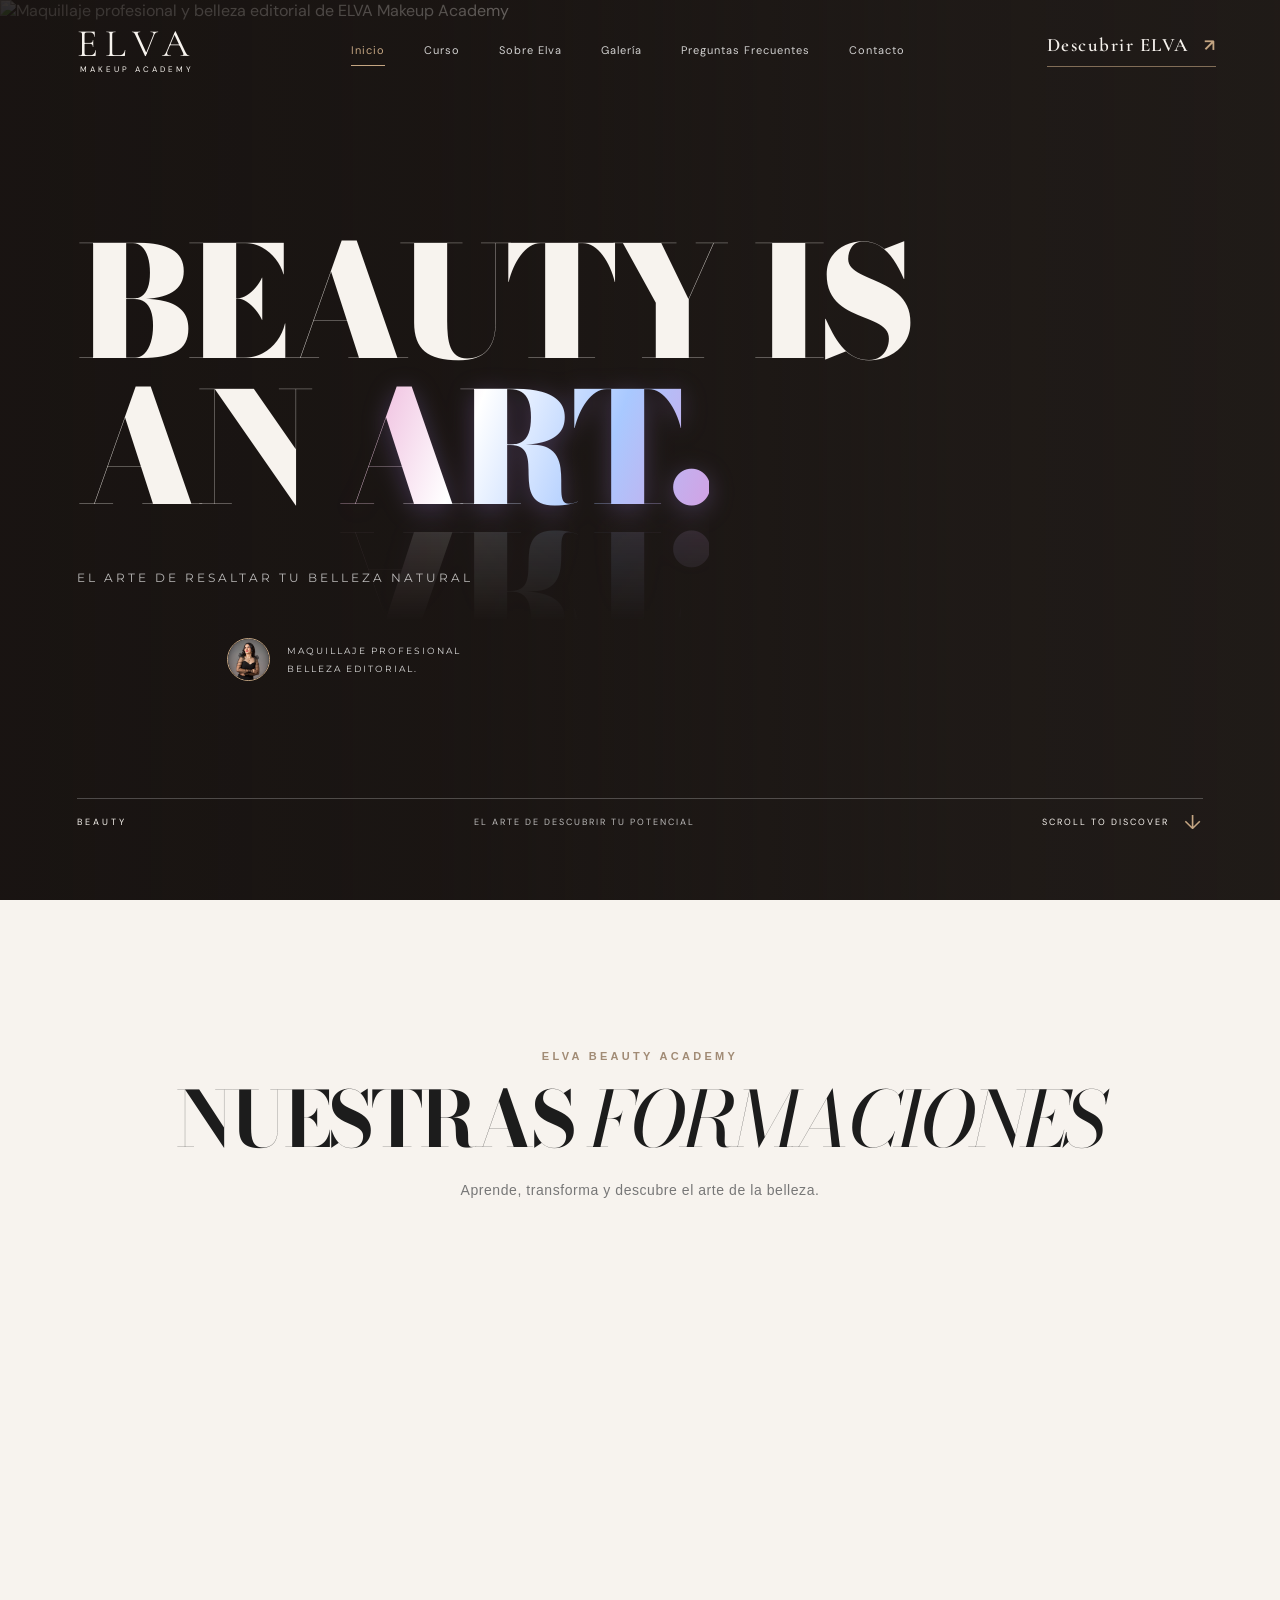
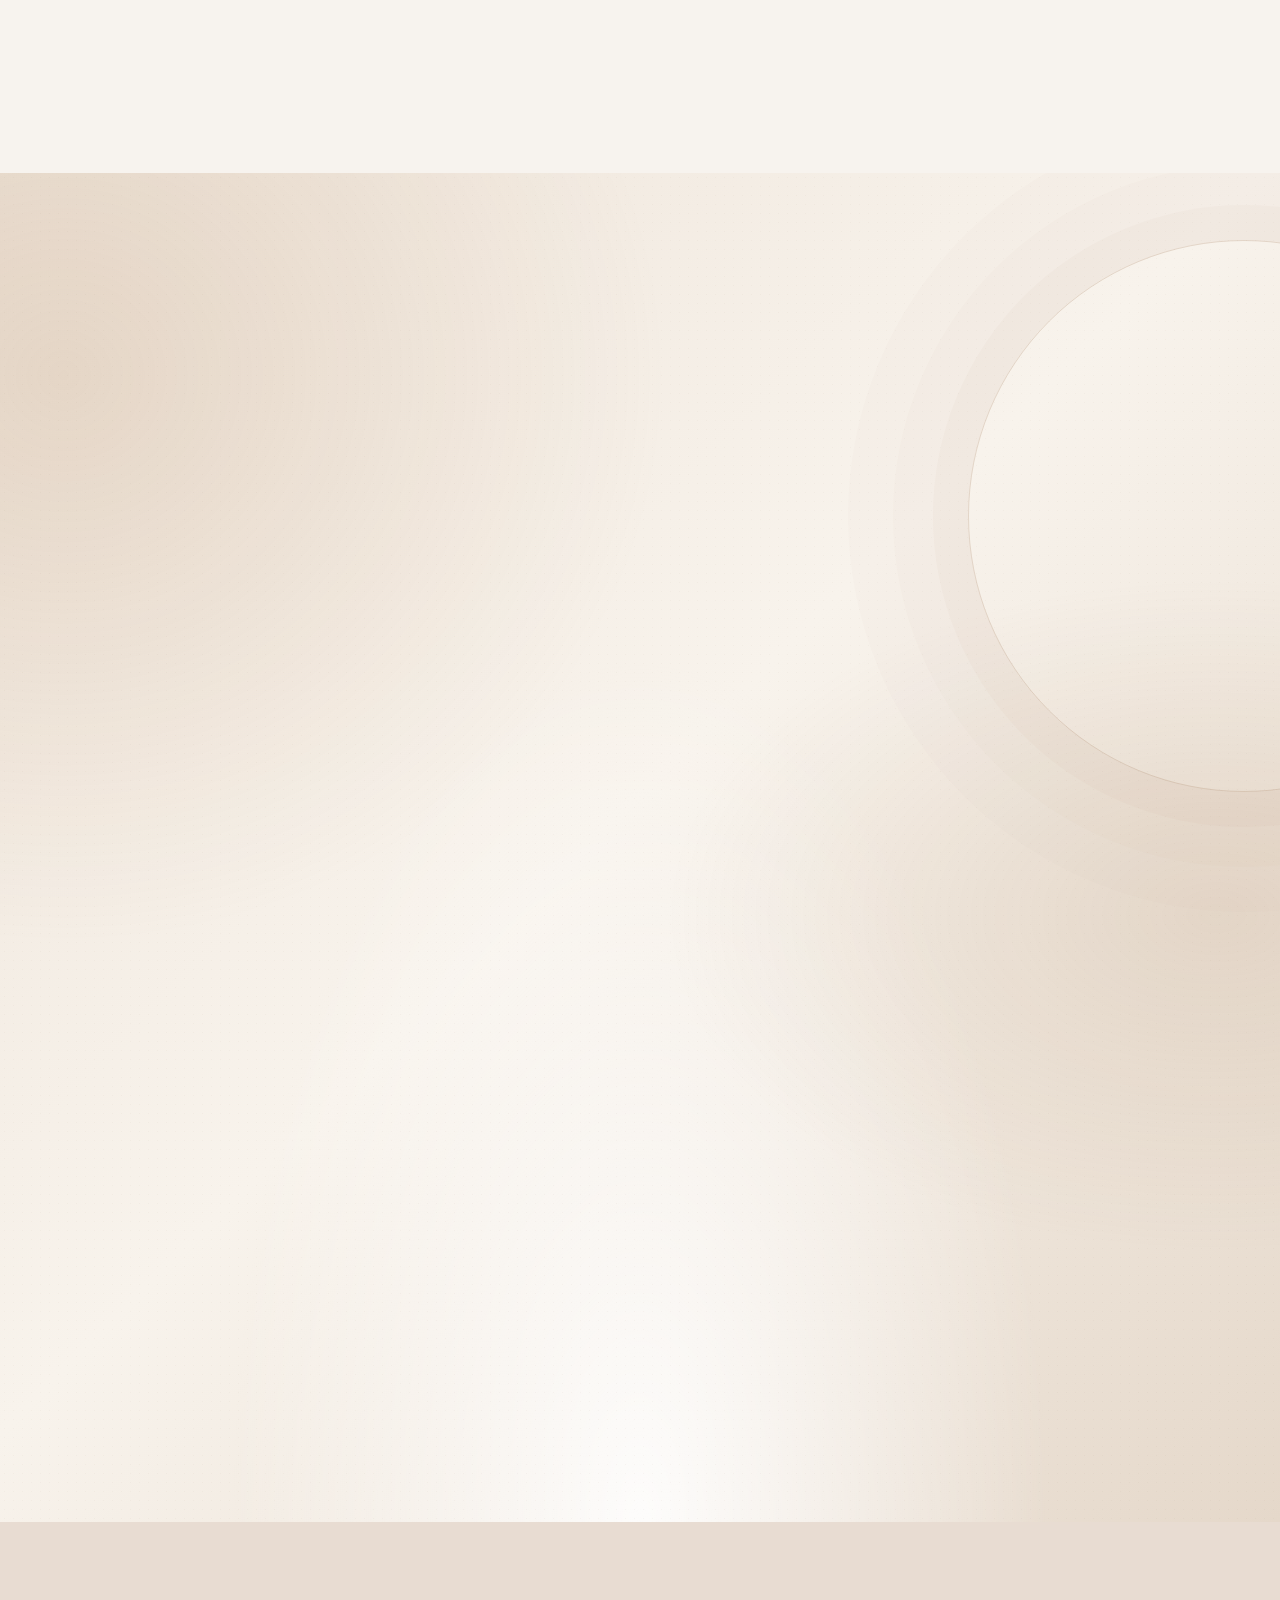
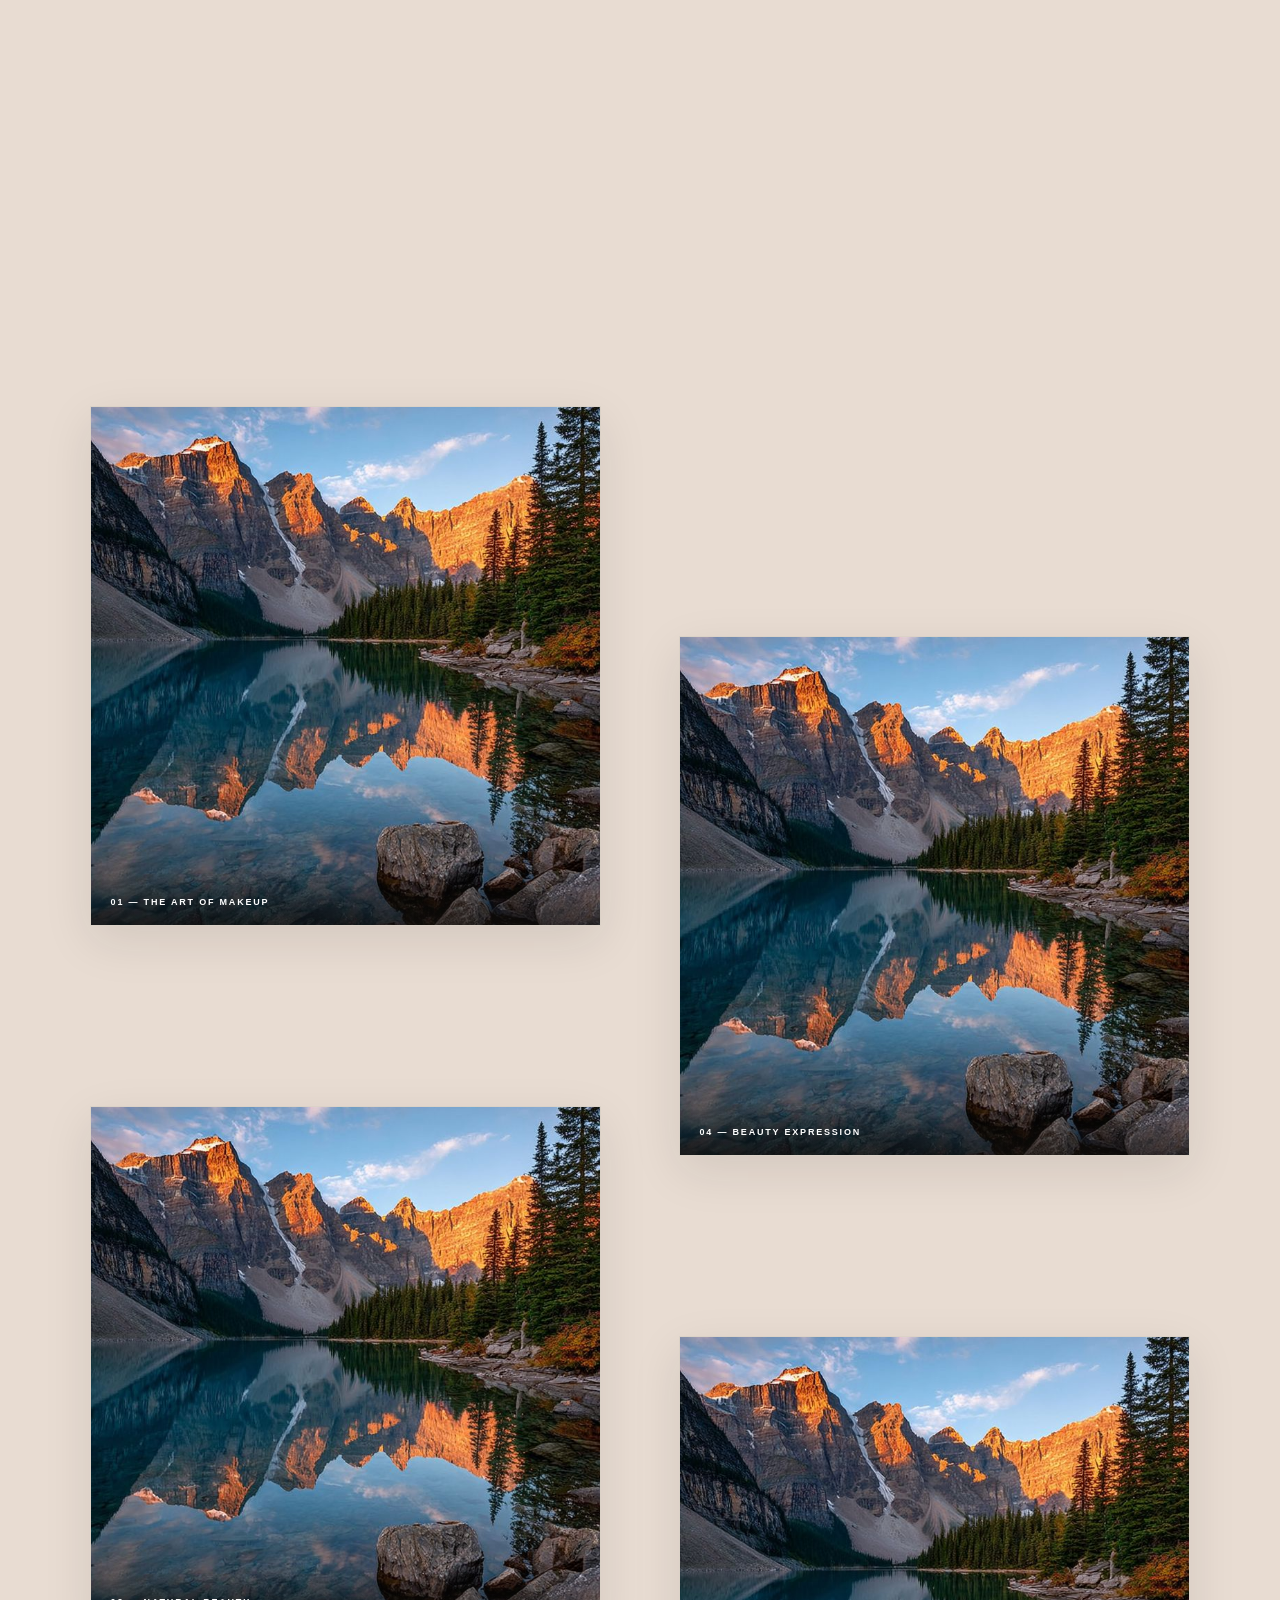
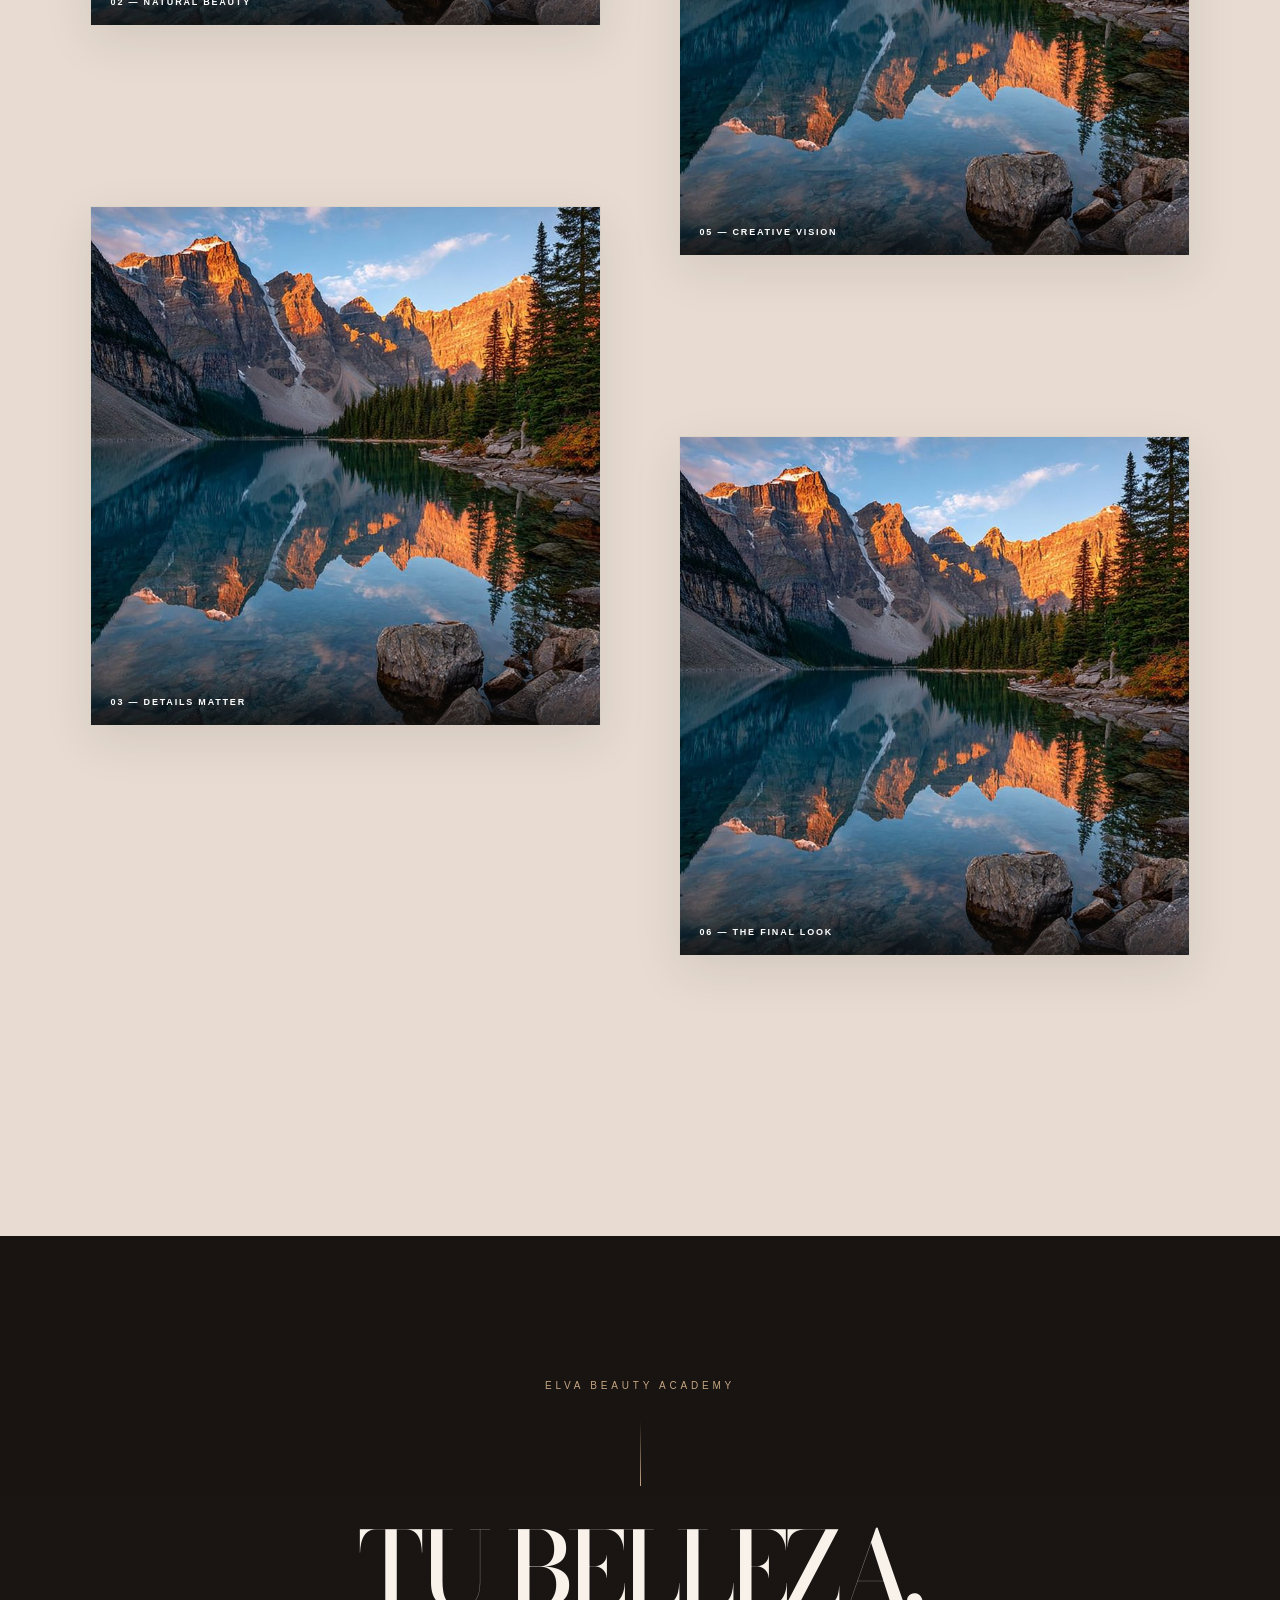
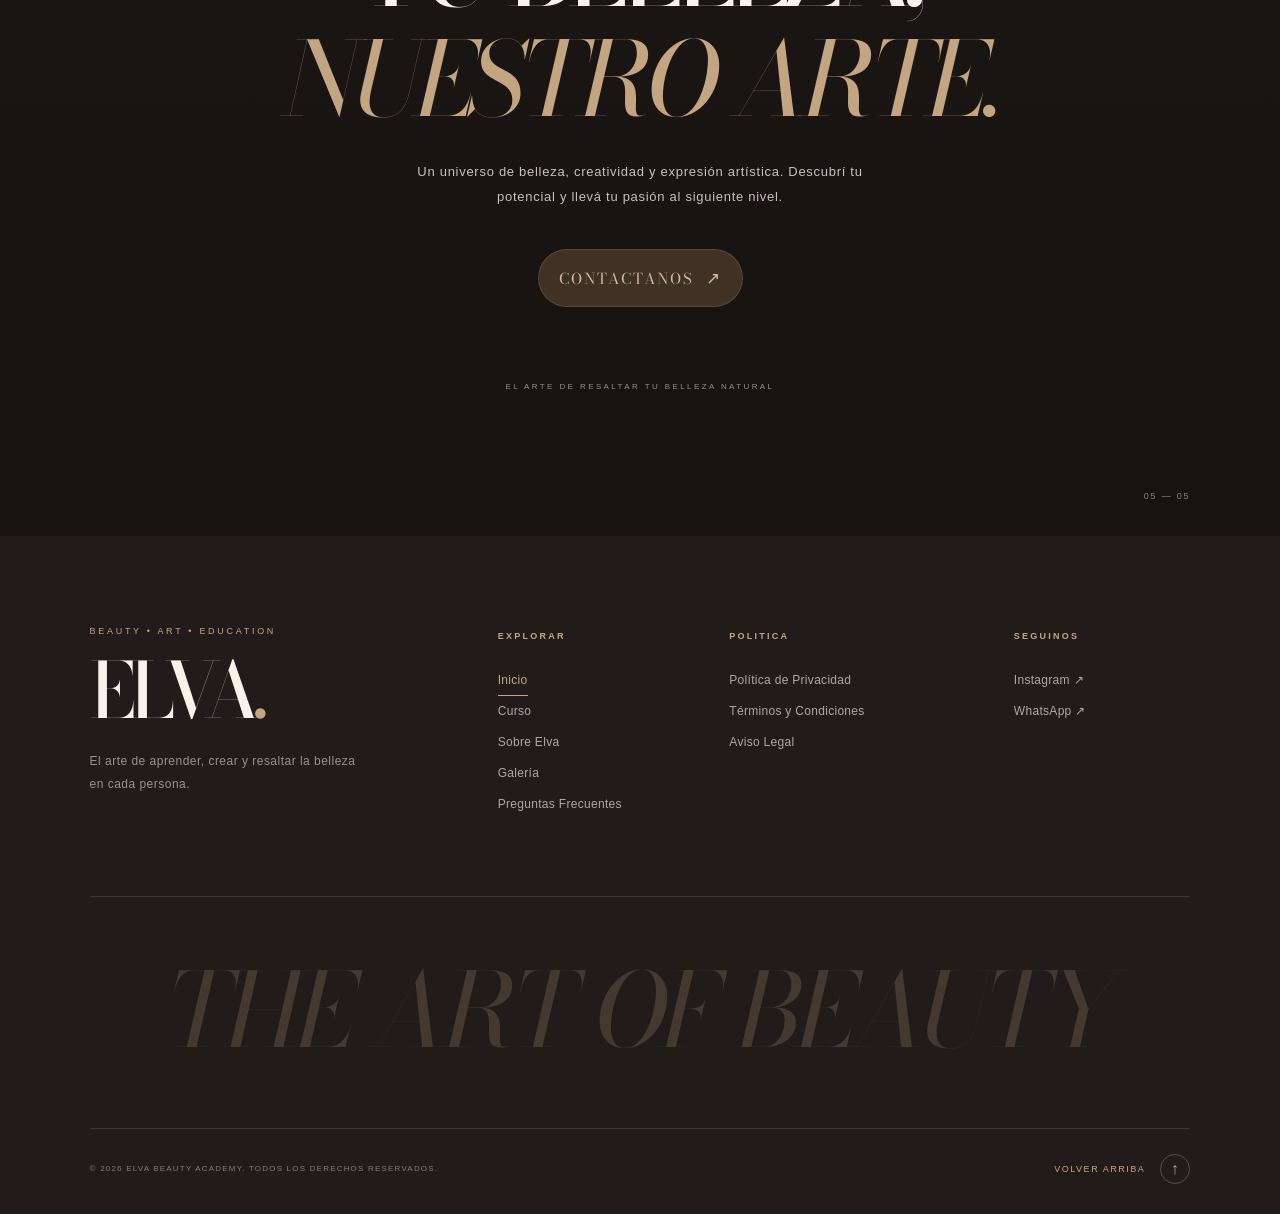
==== commit d7ebad1c: "Update index.html" ====
--- a/index.html
+++ b/index.html
@@ -211,7 +211,7 @@
             <div class="hero-image-wrapper">
 
                 <img
-                    src="assets/img/4K.jpg"
+                    src="assets/img/Fondo1.jpg"
                     alt="Maquillaje profesional y belleza editorial de ELVA Makeup Academy"
                     class="hero-image"
                     fetchpriority="high"
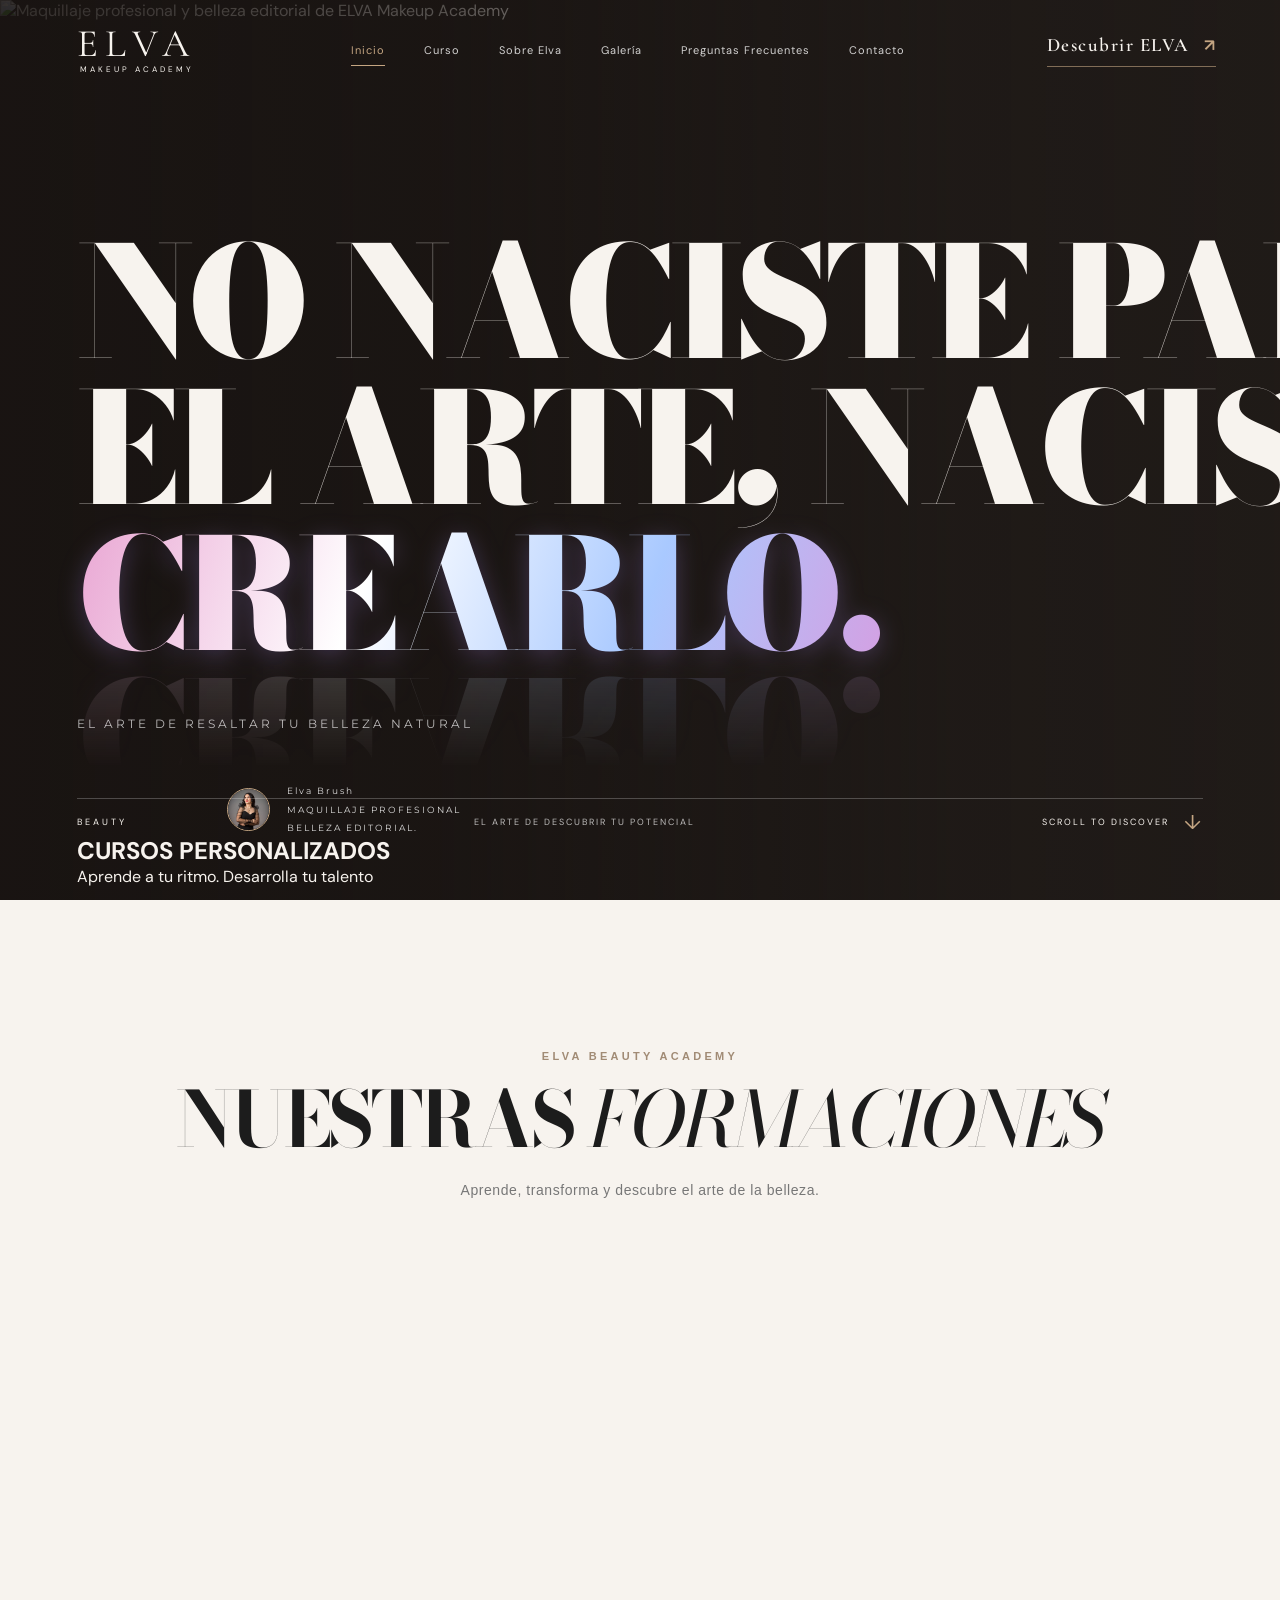
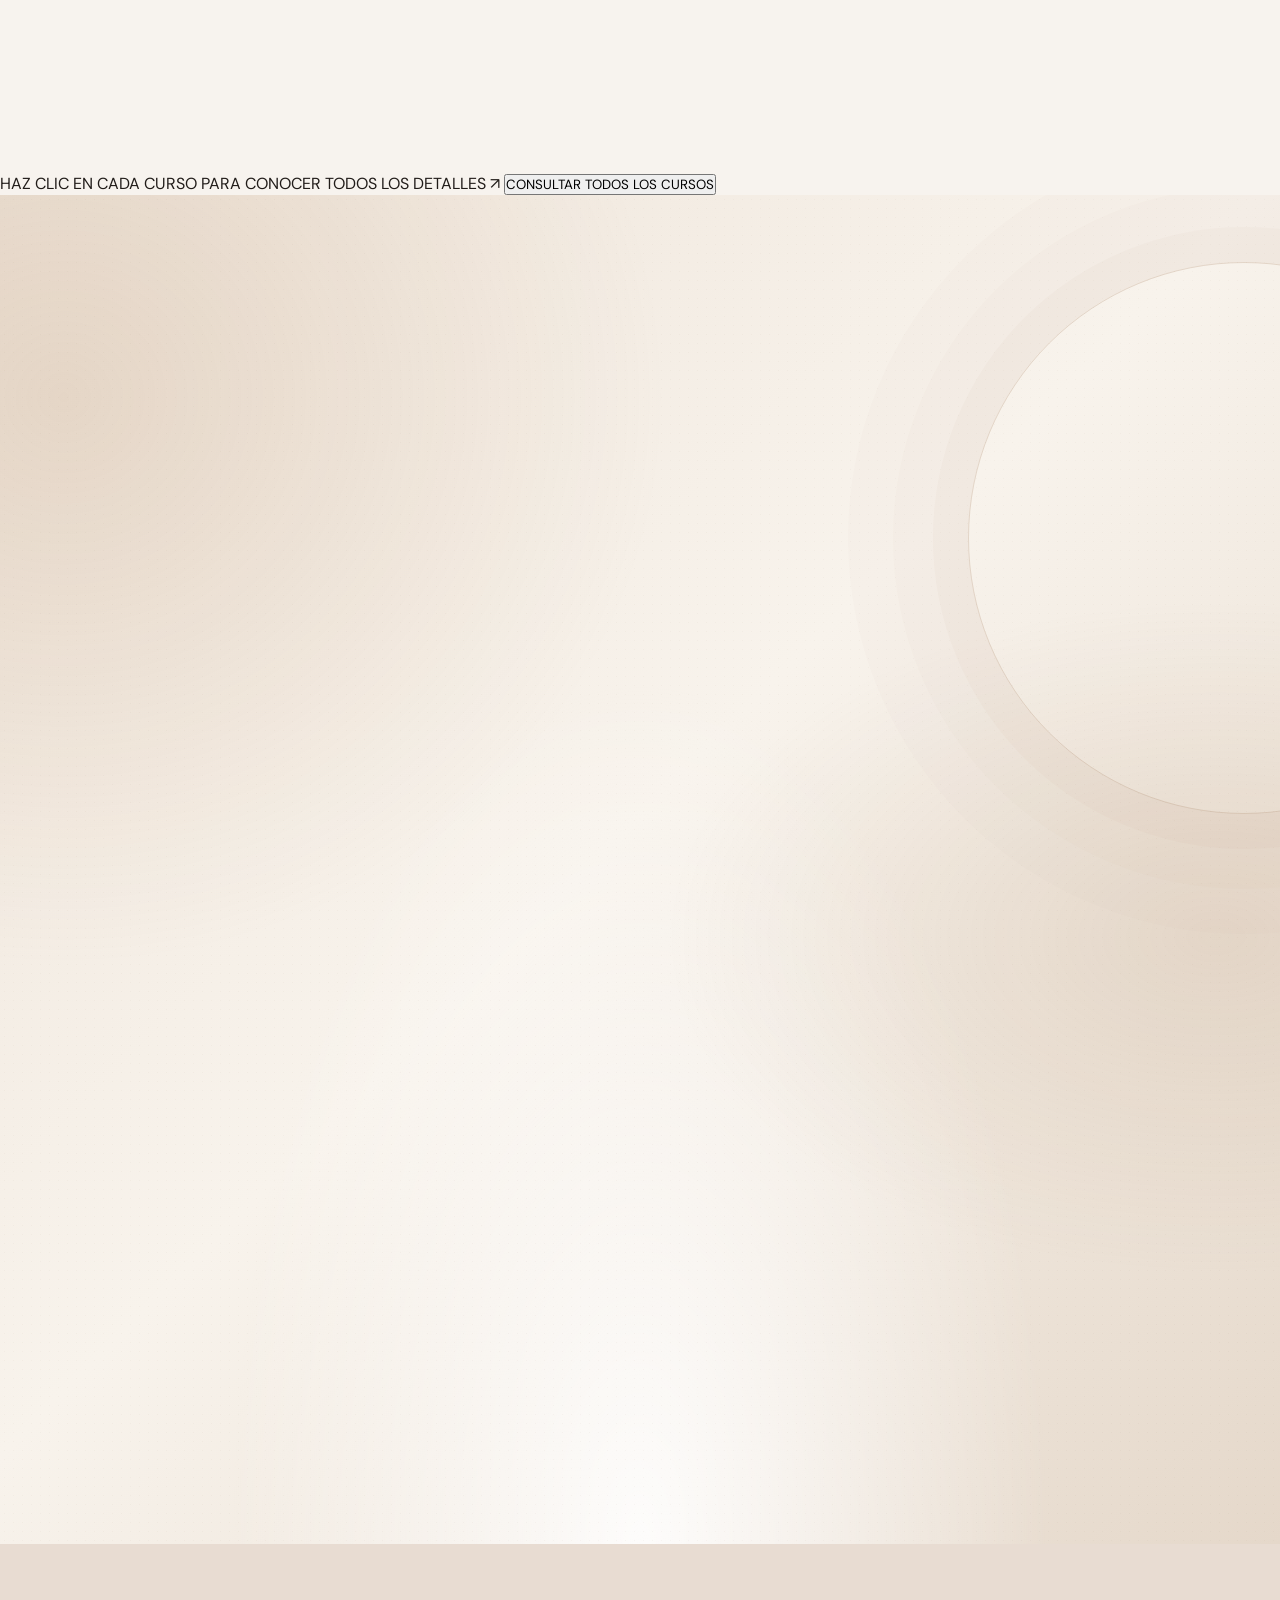
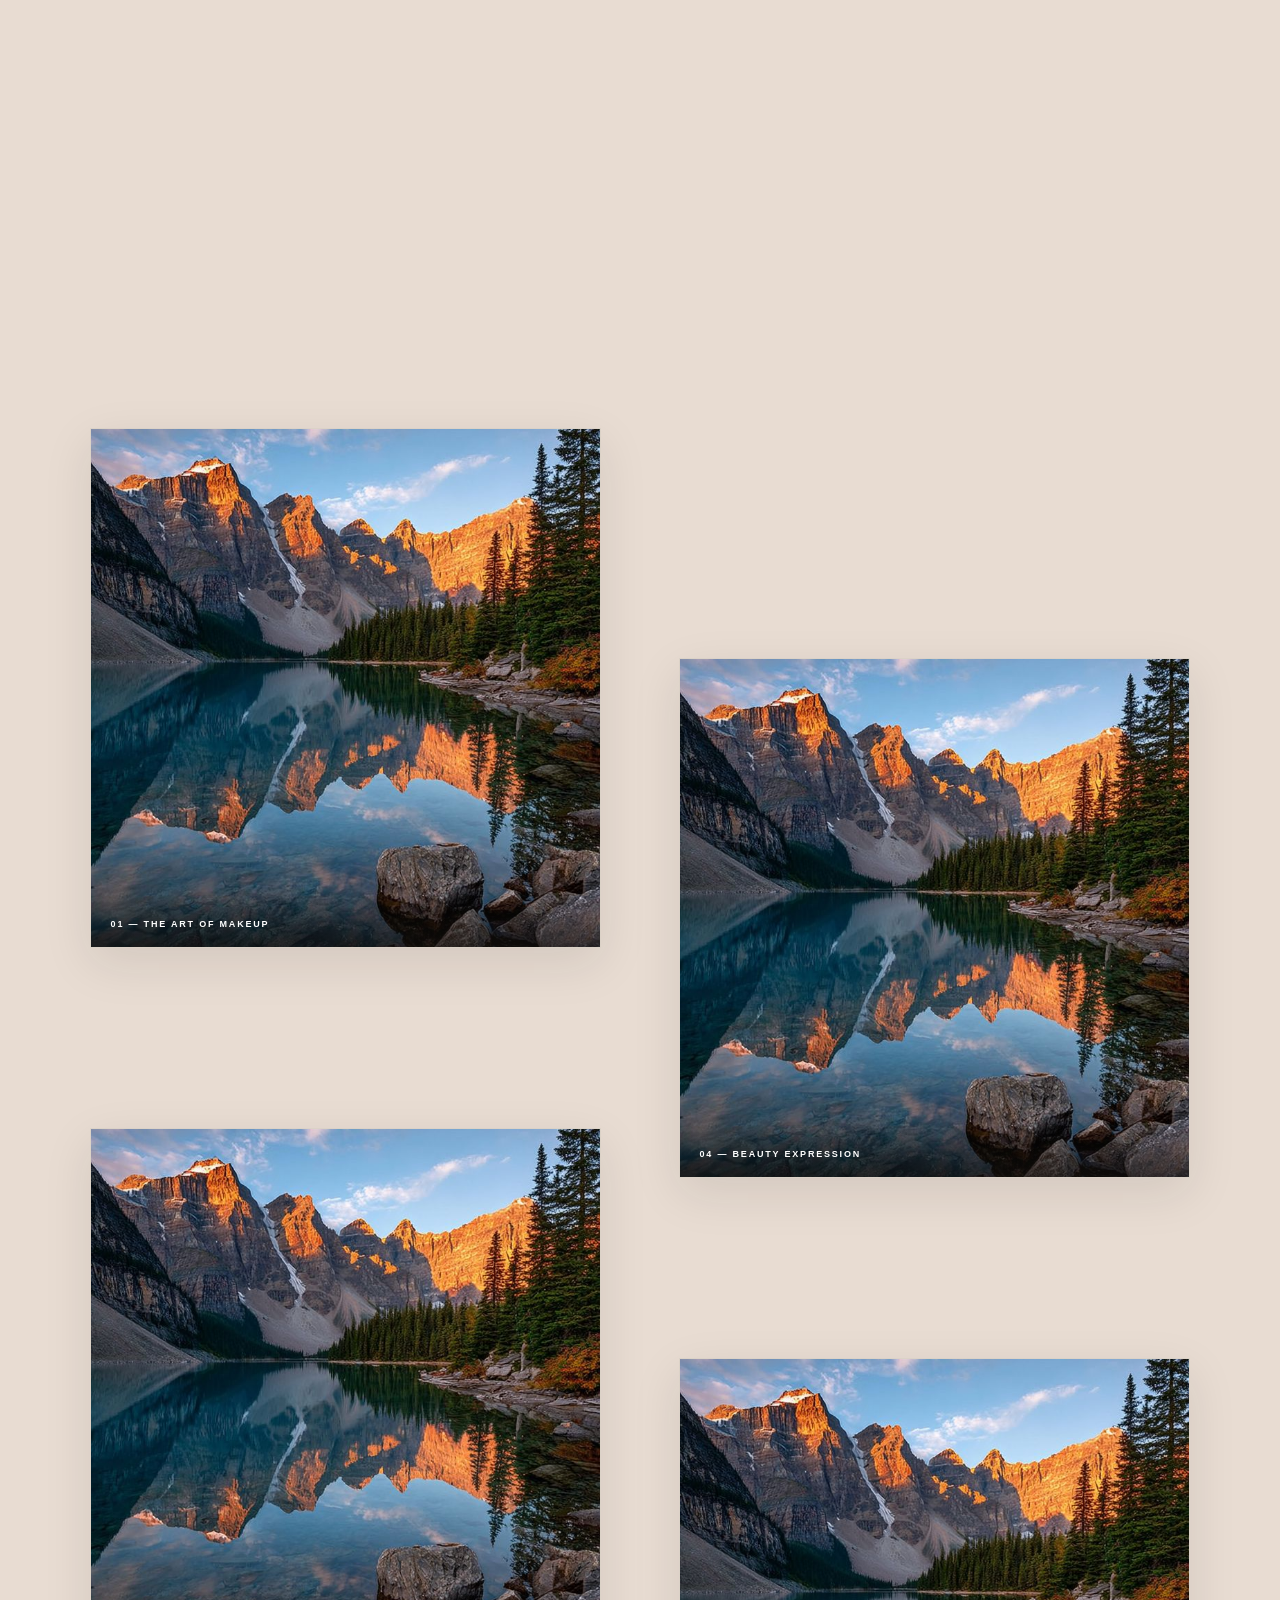
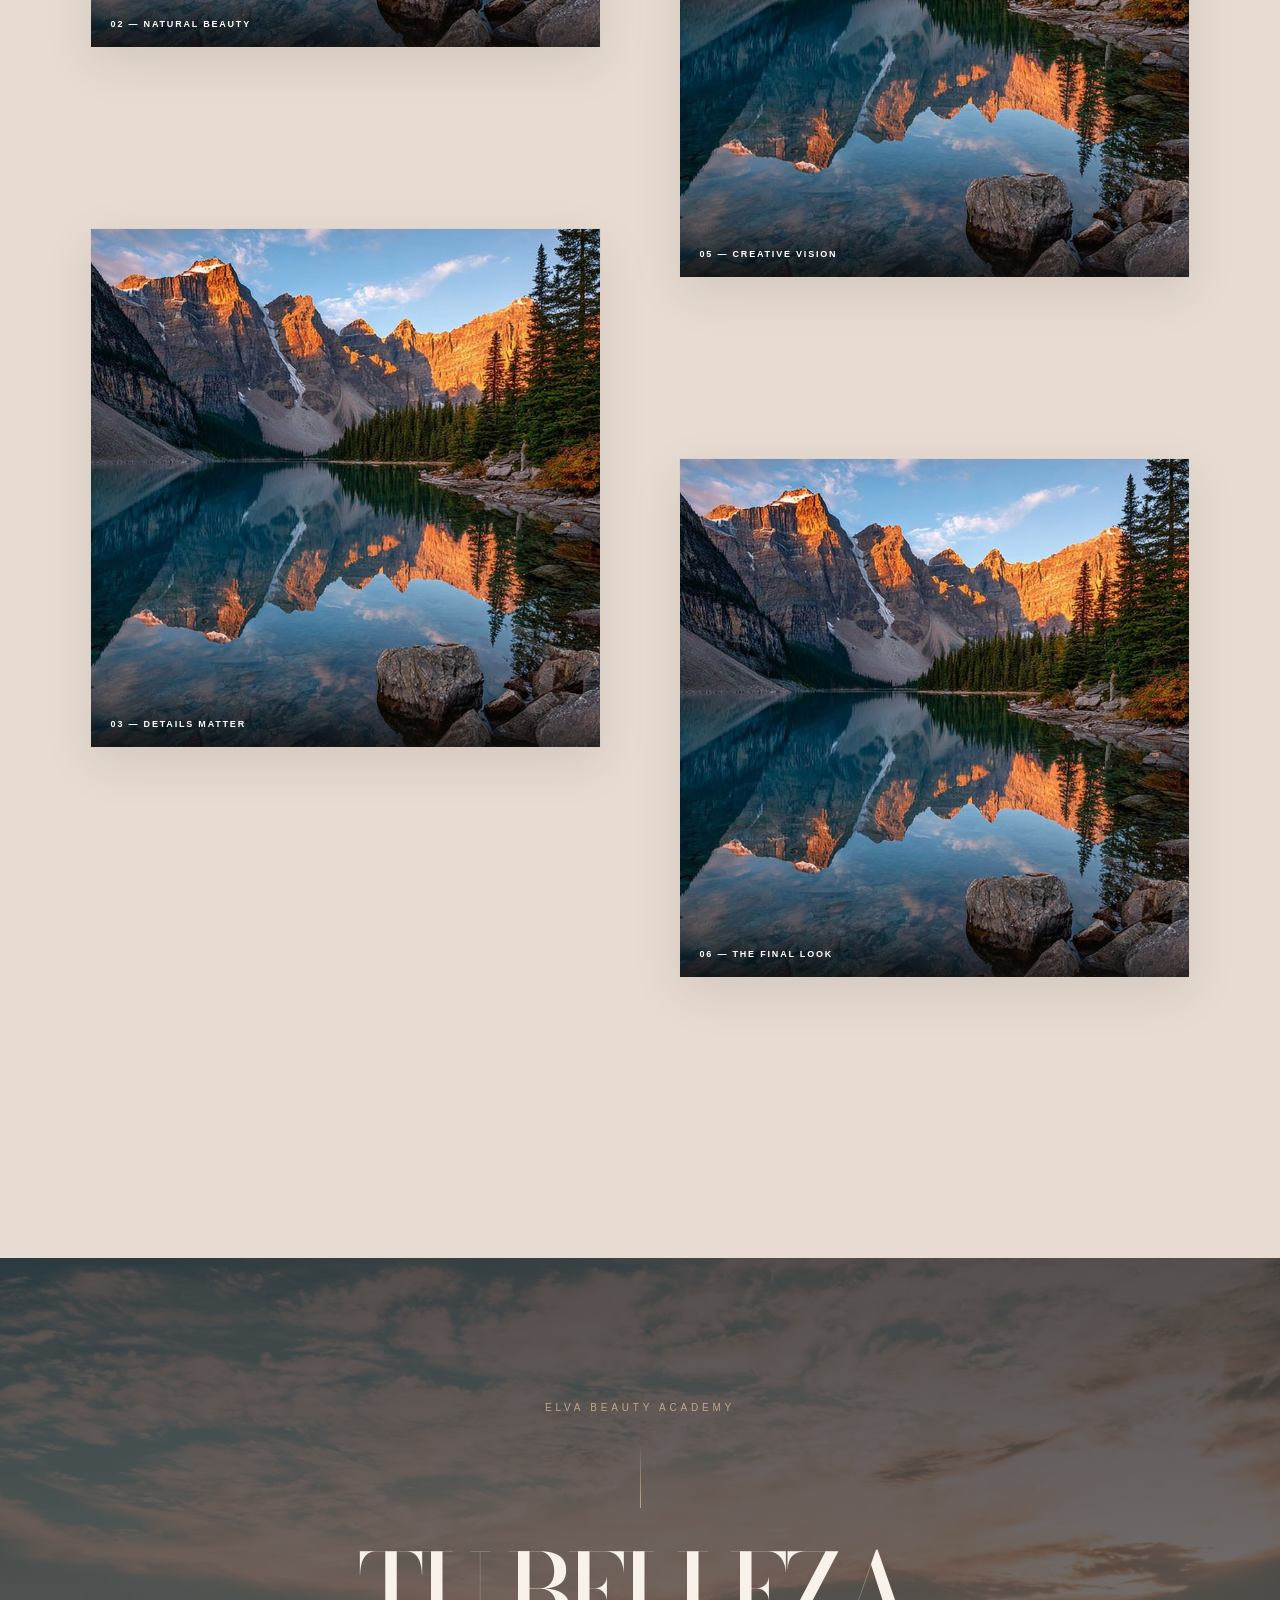
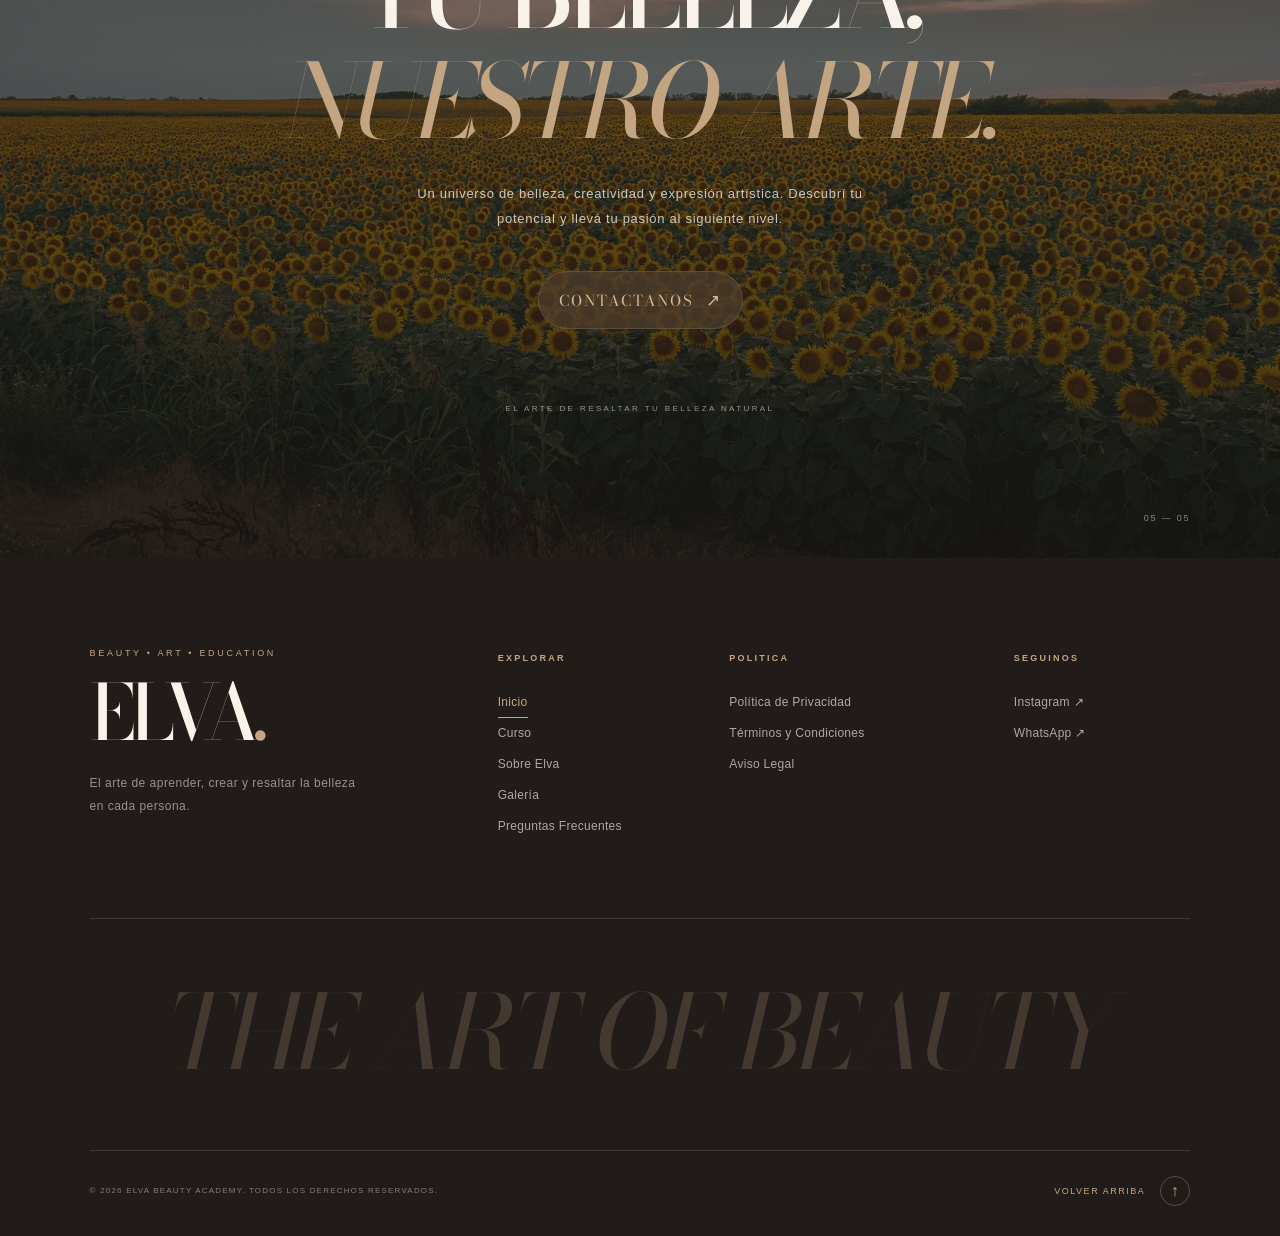
==== commit 1833a590: "Add files via upload" ====
--- a/index.html
+++ b/index.html
@@ -112,7 +112,8 @@
 
     <link href="https://fonts.googleapis.com/css2?family=Bodoni+Moda:ital,opsz,wght@0,6..96,400..900;1,6..96,400..900&display=swap"
         rel="stylesheet">
-
+<link href="https://fonts.googleapis.com/css2?family=Cormorant+Garamond:ital,wght@0,400;0,500;0,600;0,700;1,400;1,500;1,600;1,700&display=swap"
+    rel="stylesheet">
     <!-- =========================================
          CSS
     ========================================== -->
@@ -211,7 +212,7 @@
             <div class="hero-image-wrapper">
 
                 <img
-                    src="assets/img/Fondo1.jpg"
+                    src="assets/img/4K.jpg"
                     alt="Maquillaje profesional y belleza editorial de ELVA Makeup Academy"
                     class="hero-image"
                     fetchpriority="high"
@@ -232,14 +233,17 @@
 
                     <div class="hero-title-container">
     <h1 class="editorial-title">
-        <span>BEAUTY IS</span>
-        <span>AN <span class="art-highlight">ART.</span></span>
+        <span>No naciste para mirar</span>
+        <span>el arte, naciste para</span>
+        <span class="art-highlight">crearlo.</span>
     </h1>
 </div>
 
                   <p class="header-top-text">
     EL ARTE DE RESALTAR TU BELLEZA NATURAL
 </p>
+
+
 
 
 <div class="hero-badge-container">
@@ -255,12 +259,20 @@
 
     <!-- Texto -->
     <div class="badge-text-content">
+        <span>Elva Brush</span>
         <span>MAQUILLAJE PROFESIONAL</span>
         <span>BELLEZA EDITORIAL.</span>
     </div>
 
 </div>
 
+<div class="hero-custom-courses">
+    
+
+    <h2>CURSOS PERSONALIZADOS</h2>
+
+    <span class="custom-label">Aprende a tu ritmo. Desarrolla tu talento</span>
+</div>
 
                 <!-- HERO BOTTOM -->
                 <div class="hero-bottom">
@@ -321,16 +333,16 @@
 <section id="curso" class="section-placeholder">
 
     <div class="wrapper">
-        <div class="inner" style="--quantity: 7;">
+        <div class="inner" style="--quantity: 8;">
 
             <div class="card"
                  style="--index: 0;"
                  data-title="Maquillaje Profesional"
                  data-description="Descubrí el arte del maquillaje y desarrollá técnicas para crear looks profesionales."
-                 data-duration="Consultar"
-                 data-modality="Consultar"
+                 data-duration="4 Clases "
+                 data-modality="Hibrida"
                  data-content="Preparación de piel, colorimetría, correcciones, técnicas de aplicación y maquillaje profesional."
-                data-free-video="https://www.youtube.com/embed/fsUP-KYPI98">
+                data-free-video="https://www.youtube.com/watch?v=bHZ_eK26tM4">
                  <div class="img">
                     <img src="assets/img/F1.jpg" alt="Maquillaje Profesional">
                 </div>
@@ -340,10 +352,10 @@
                  style="--index: 1;"
                  data-title="Automaquillaje"
                  data-description="Aprendé a resaltar tu belleza natural y a maquillarte con seguridad para cada ocasión."
-                 data-duration="Consultar"
-                 data-modality="Consultar"
+                 data-duration="4 Clases"
+                 data-modality="Presencial"
                  data-content="Rutina de preparación de piel, elección de productos, técnicas de ojos y maquillaje diario."
-                 data-free-video="https://www.youtube.com/embed/fsUP-KYPI98">
+                 data-free-video="https://www.youtube.com/watch?v=XKDasNWrwa8&t=80s">
                 <div class="img">
                     <img src="assets/img/F2.jpg" alt="Automaquillaje">
                 </div>
@@ -356,7 +368,7 @@
                  data-duration="Consultar"
                  data-modality="Consultar"
                  data-content="Diseño de cejas, visagismo, perfilado, simetría y técnicas de definición."
-                 data-free-video="https://www.youtube.com/embed/fsUP-KYPI98">
+                 data-free-video="https://www.youtube.com/watch?v=7qo4NEm6pEo">
                 <div class="img">
                     <img src="assets/img/F3.jpg" alt="Brow Designer">
                 </div>
@@ -369,7 +381,7 @@
                  data-duration="Consultar"
                  data-modality="Consultar"
                  data-content="Contenido y técnicas del curso disponibles para consulta."
-                data-free-video="https://www.youtube.com/embed/fsUP-KYPI98">
+                data-free-video="https://www.youtube.com/watch?v=ZspixpROm1w">
                 <div class="img">
                     <img src="assets/img/F4.jpg" alt="Diseño de Pestañas">
                 </div>
@@ -382,7 +394,7 @@
      data-duration="Consultar"
      data-modality="Consultar"
      data-content="Contenido y técnicas del curso disponibles para consulta."
-     data-free-video="https://www.youtube.com/embed/fsUP-KYPI98">
+     data-free-video="https://www.youtube.com/watch?v=6y7t7RYphzk">
 
     <div class="img">
         <img src="assets/img/F5.jpg" alt="Maquillaje Social">
@@ -397,7 +409,7 @@
                  data-duration="Consultar"
                  data-modality="Consultar"
                  data-content="Contenido y técnicas del curso disponibles para consulta."
-                 data-free-video="https://www.youtube.com/embed/fsUP-KYPI98">
+                 data-free-video="https://www.youtube.com/watch?v=NTp-C2DTblI">
                 <div class="img">
                     <img src="assets/img/F6.jpg" alt="Técnicas Avanzadas">
                 </div>
@@ -407,10 +419,11 @@
                  style="--index: 6;"
                  
                  data-description="Conocé las propuestas formativas de ELVA Beauty Academy."
+                 data-title="Formación Profesional"
                  data-duration="Consultar"
                  data-modality="Consultar"
                  data-content="Consultá los detalles de esta formación y sus contenidos."
-                data-free-video="https://www.youtube.com/embed/fsUP-KYPI98">
+                data-free-video="https://www.youtube.com/watch?v=0zlWu75k9Ow">
                 <div class="img">
                     <img src="assets/img/F7.jpg" alt="Formación Profesional">
                 </div>
@@ -419,10 +432,11 @@
                  style="--index: 7;"
                  
                  data-description="Conocé las propuestas formativas de ELVA Beauty Academy."
+                 data-title="Especialización en Belleza"
                  data-duration="Consultar"
                  data-modality="Consultar"
                  data-content="Consultá los detalles de esta formación y sus contenidos."
-                data-free-video="https://www.youtube.com/embed/fsUP-KYPI98">
+                data-free-video="https://www.youtube.com/watch?v=a2t4Wrzc4Kk">
                 <div class="img">
                     <img src="assets/img/F7.jpg" alt="Formación Profesional">
                 </div>
@@ -431,6 +445,16 @@
         </div>
     </div>
 
+
+    <span class="courses-click-hint">
+    HAZ CLIC EN CADA CURSO PARA CONOCER TODOS LOS DETALLES ↗
+</span>
+
+<button class="elva-effect-button">
+    <a href="cursos.html">
+        <span>CONSULTAR TODOS LOS CURSOS</span>
+    </a>
+</button>
 </section>
 
 
--- a/css/style.css
+++ b/css/style.css
@@ -2792,7 +2792,7 @@
     position: absolute;
     inset: -5%;
 
-    background-image: url('../assets/img/4K.jpg');
+    background-image: url('../assets/img/Fondo1.jpg');
     background-size: cover;
     background-position: center 45%;
     background-repeat: no-repeat;
@@ -3873,4 +3873,4 @@
     .legal-footer-links {
         gap: 10px 16px;
     }
-}+}
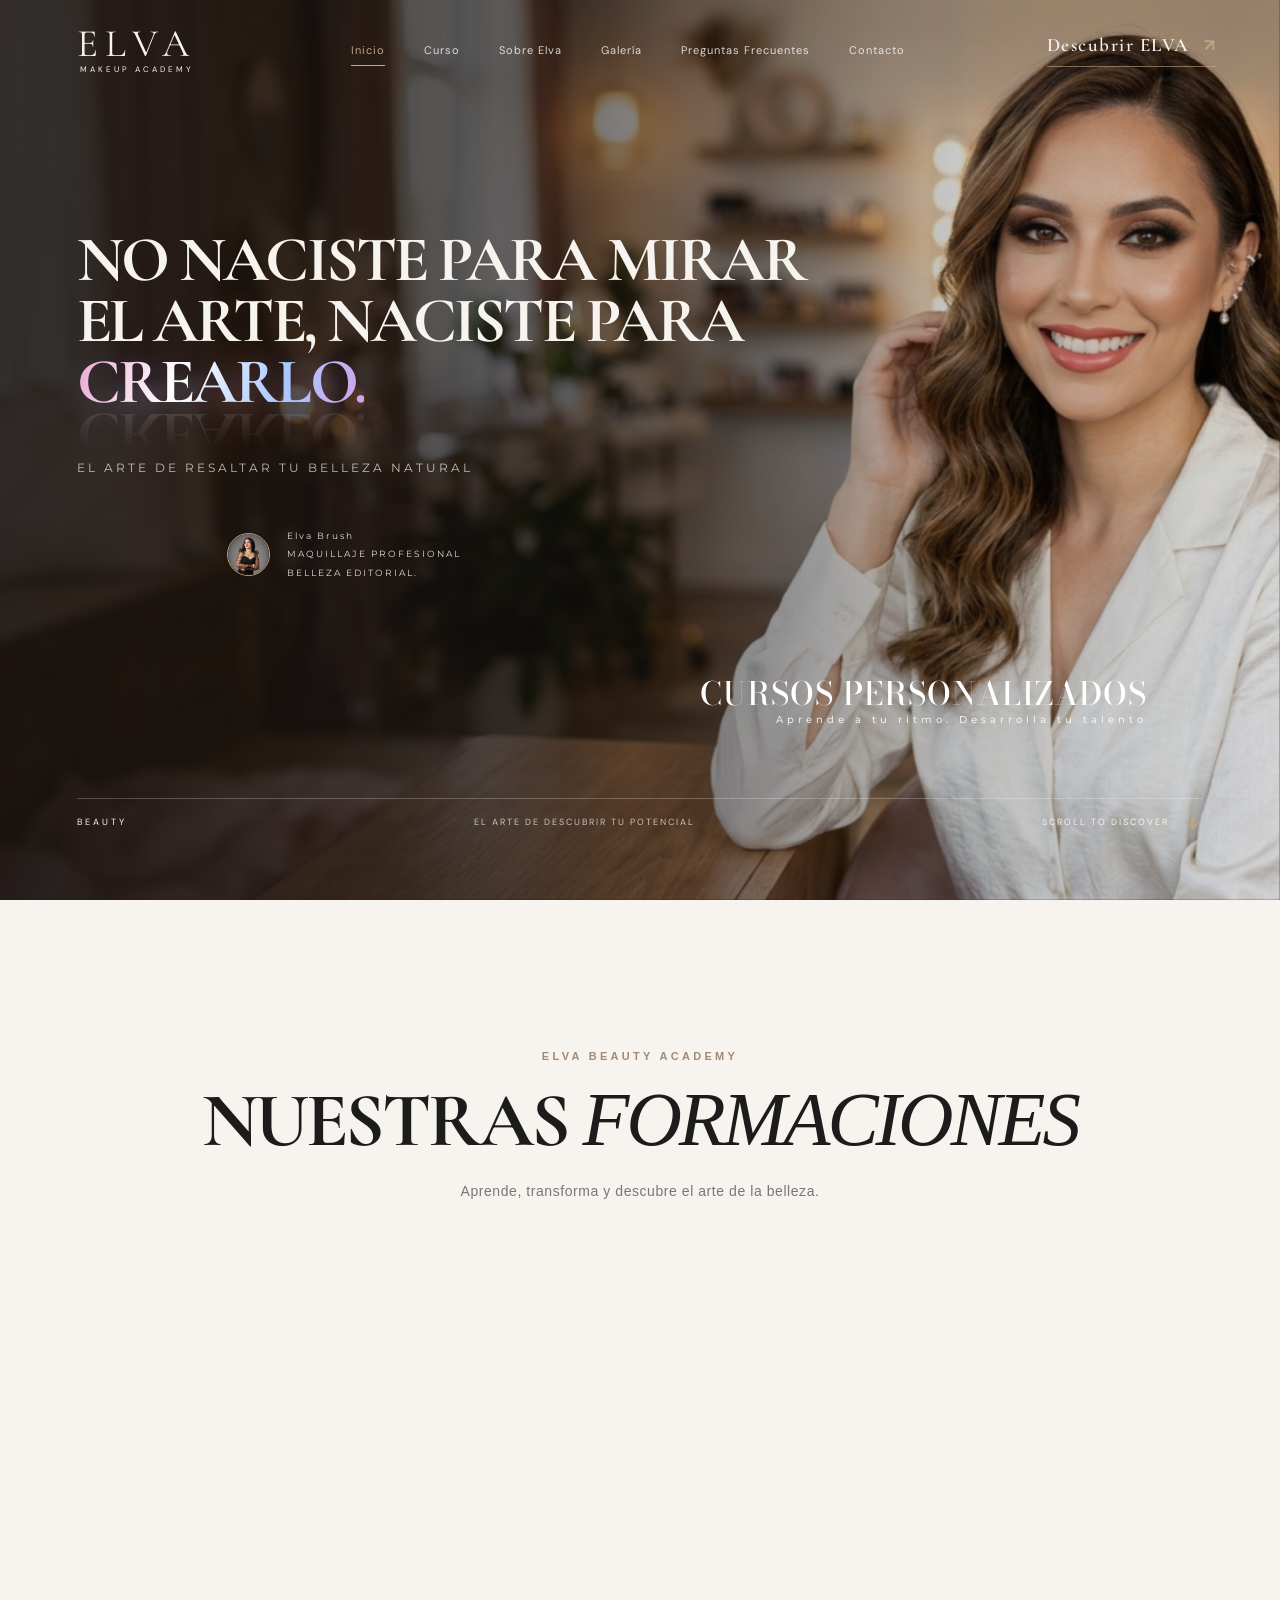
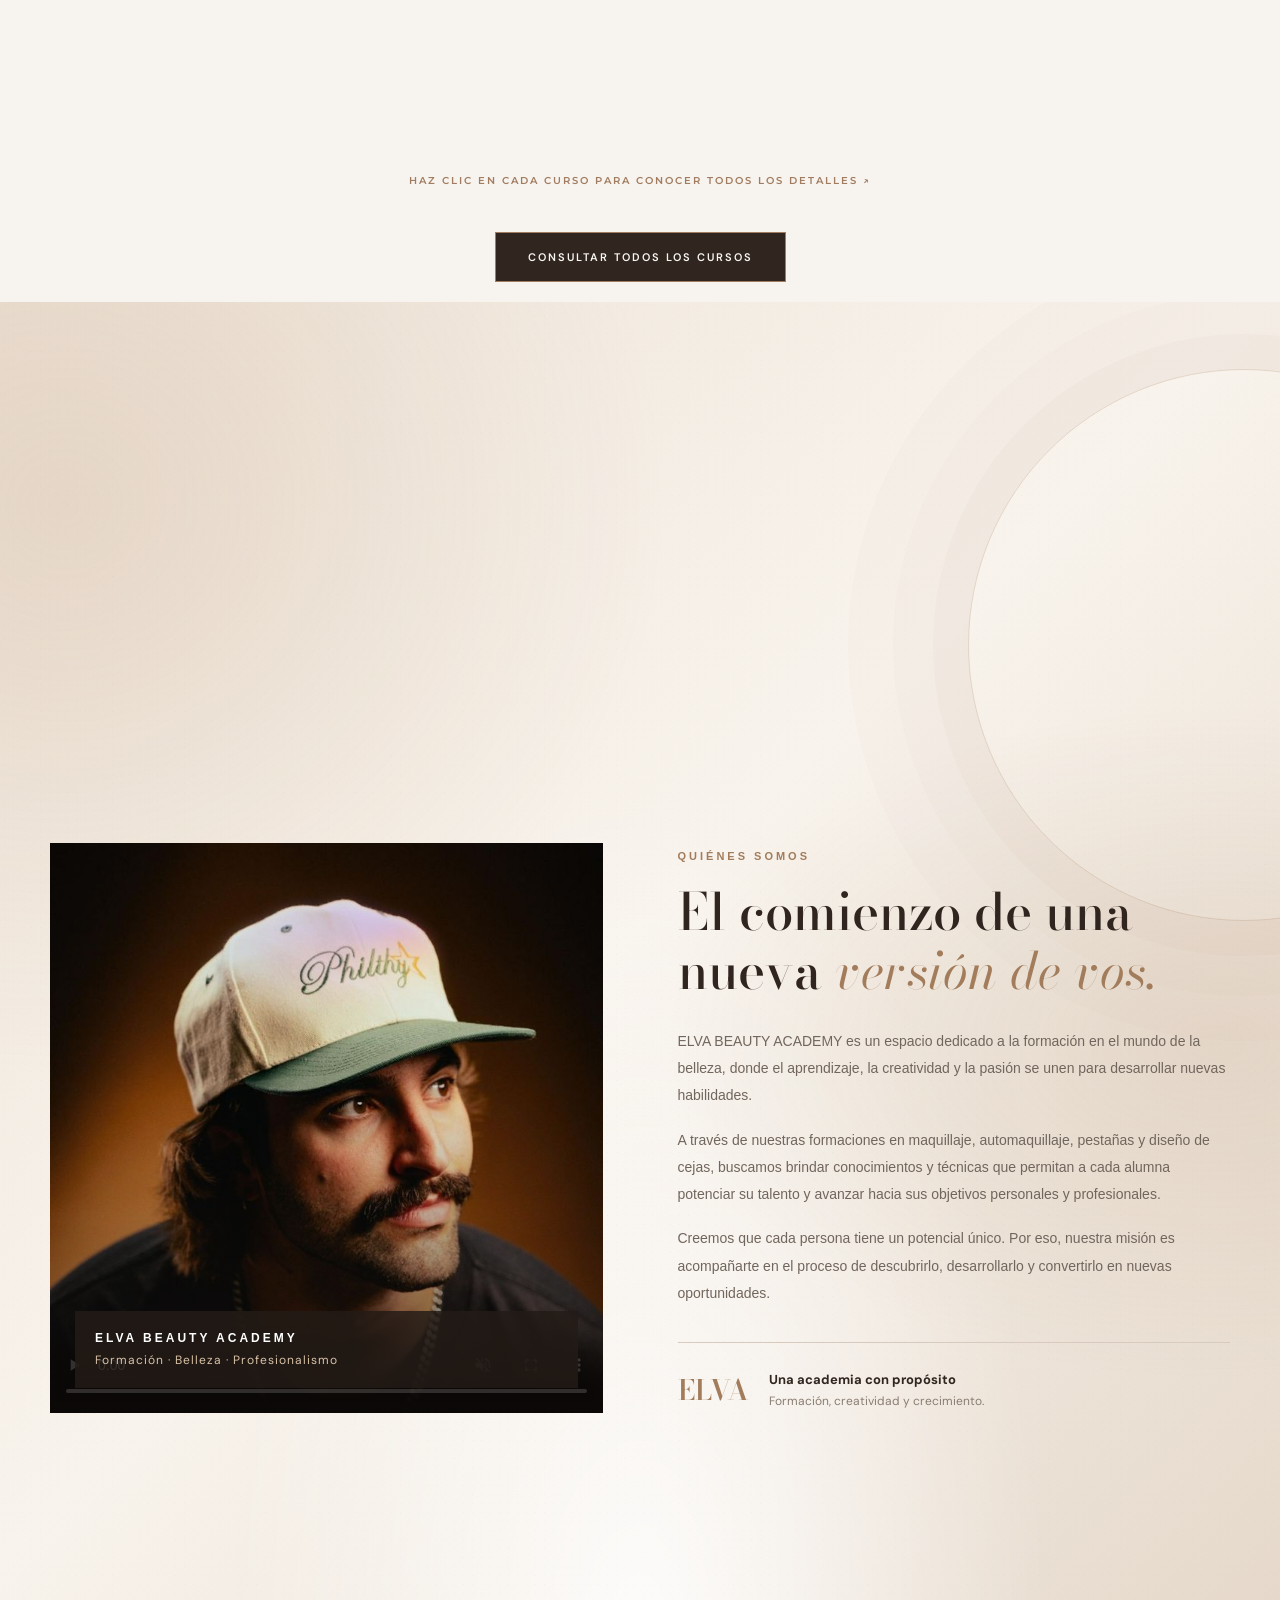
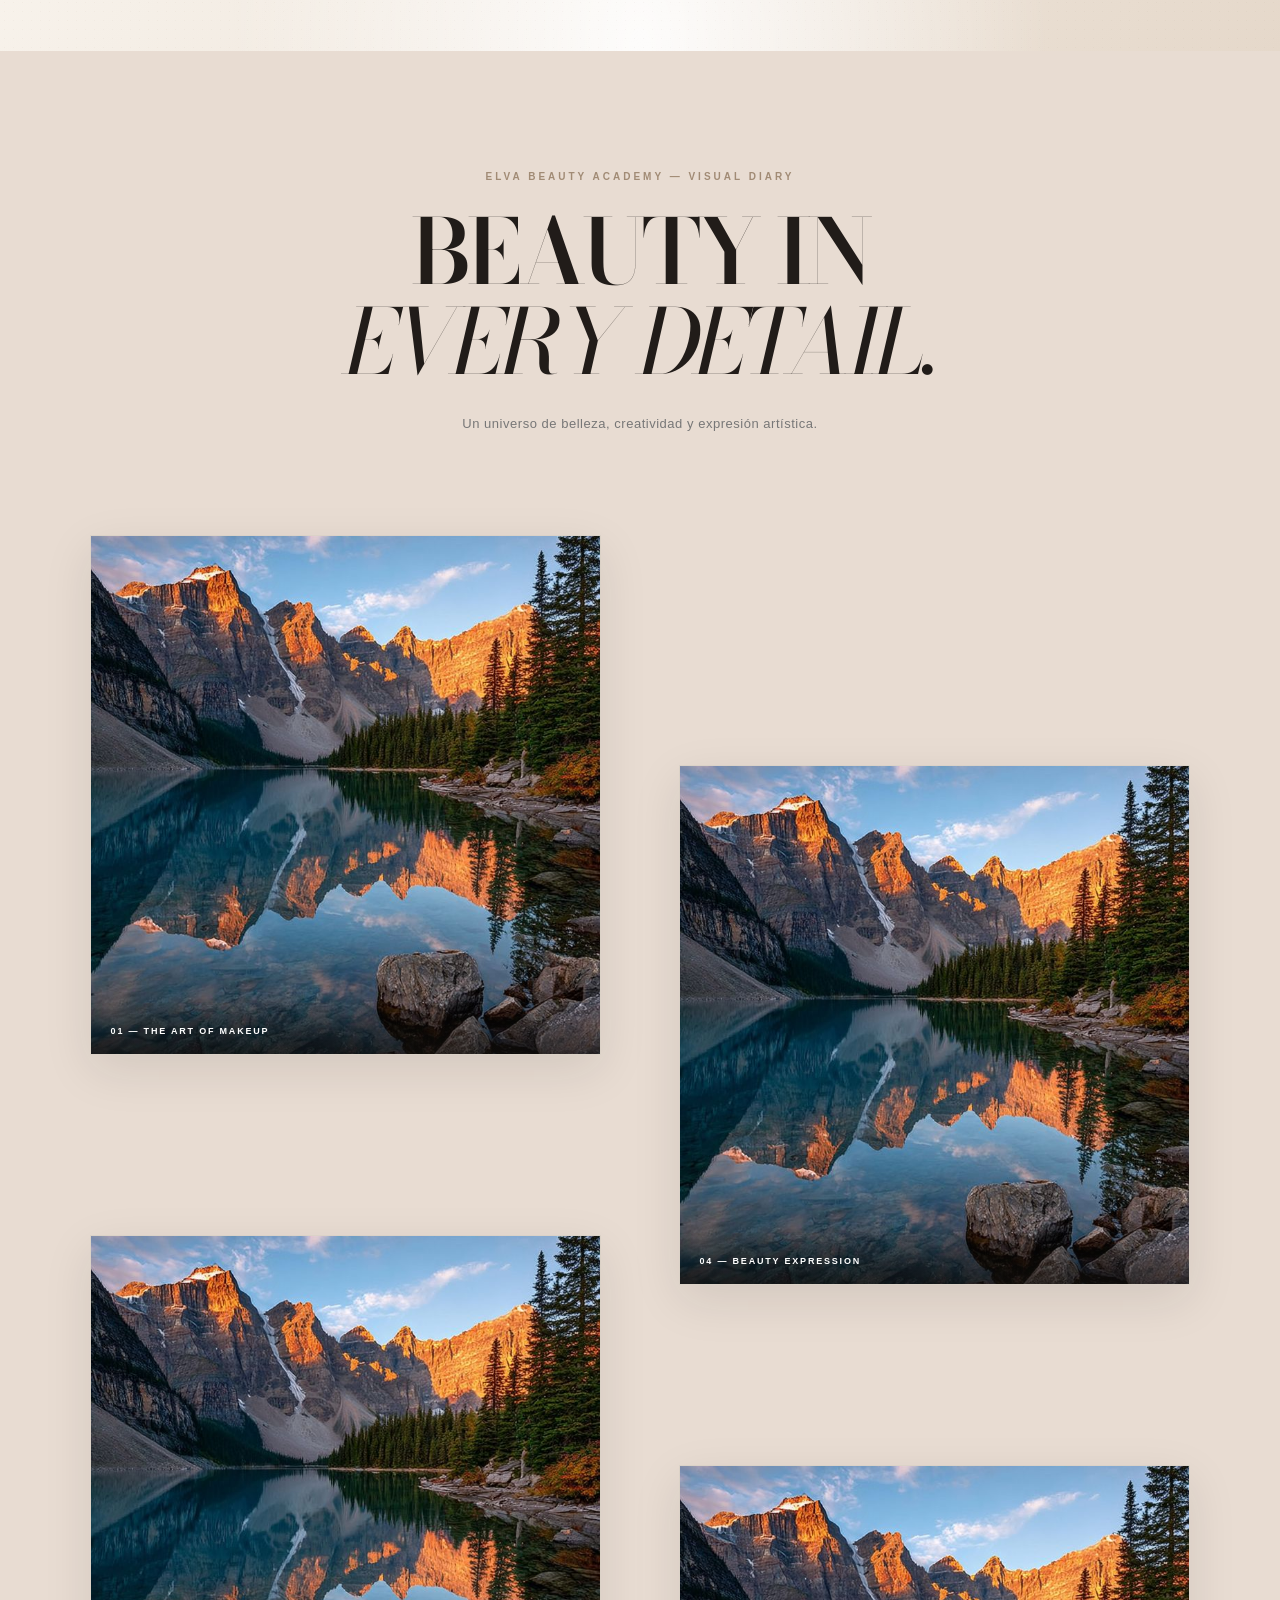
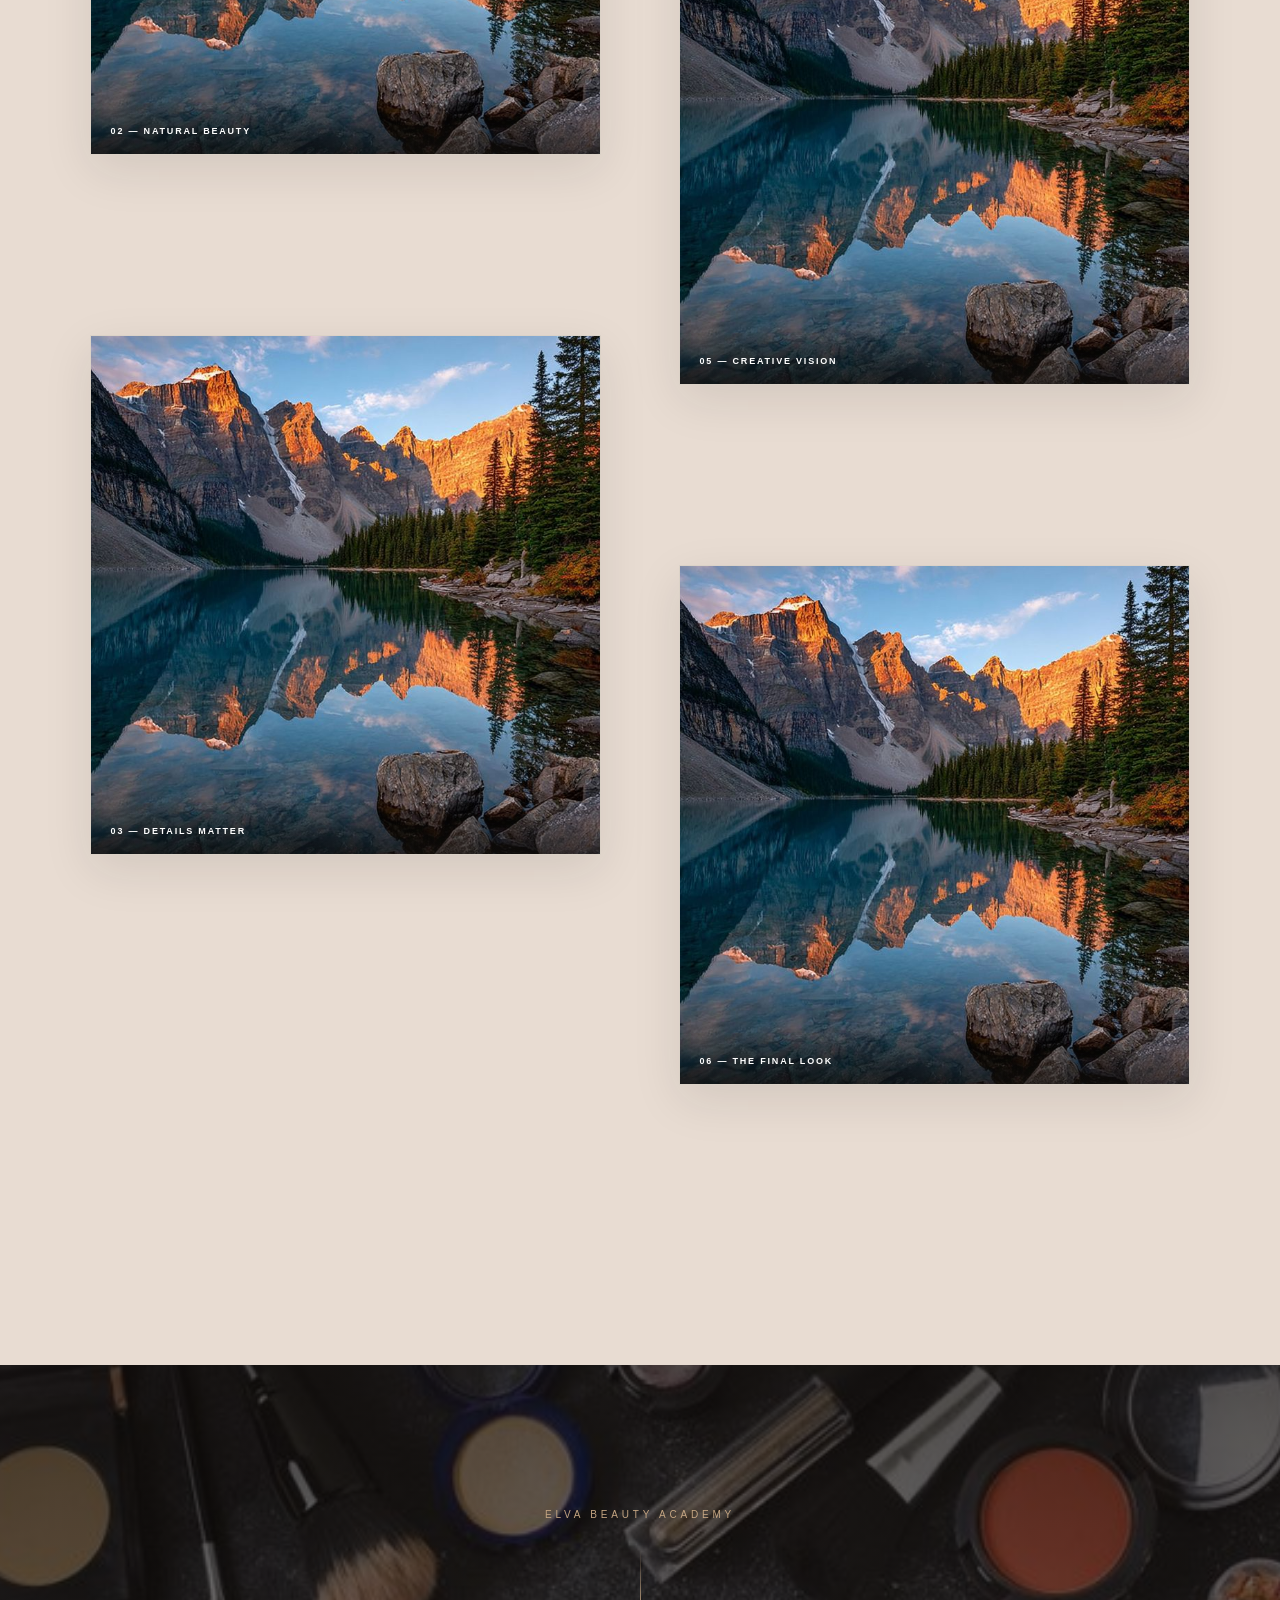
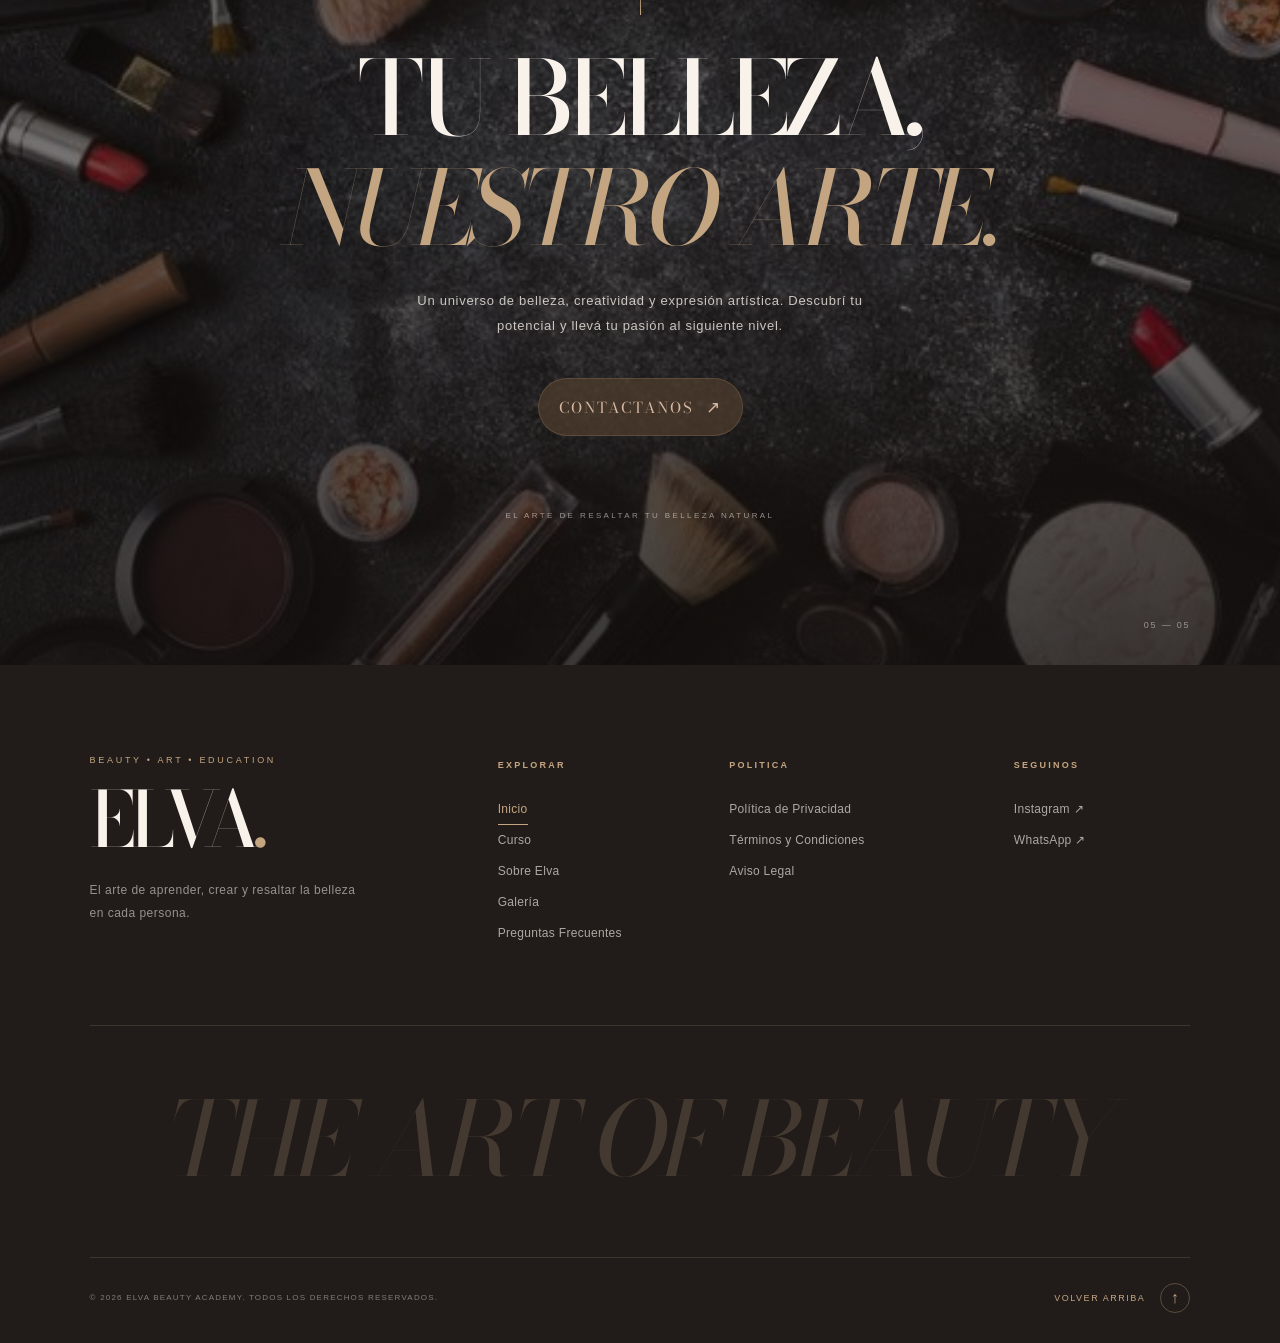
==== commit 5329f3bf: "Update index.html" ====
--- a/index.html
+++ b/index.html
@@ -212,7 +212,7 @@
             <div class="hero-image-wrapper">
 
                 <img
-                    src="assets/img/4K.jpg"
+                    src="assets/img/Fondo1.jpg"
                     alt="Maquillaje profesional y belleza editorial de ELVA Makeup Academy"
                     class="hero-image"
                     fetchpriority="high"
--- a/css/style.css
+++ b/css/style.css
@@ -559,7 +559,7 @@
 
 }
 .hero-tagline {
-    font-family: 'DM Sans', sans-serif;
+    font-family: 'Cormorant Garamond', sans-serif;
     font-size: clamp(9px, 1vw, 12px);
     font-weight: 400;
     letter-spacing: 4px;
@@ -1284,8 +1284,8 @@
     margin: 0;
     text-align: left;
 
-    font-family: 'Bodoni Moda', serif;
-    font-size: clamp(55px, 12vw, 190px);
+    font-family: 'Cormorant Garamond', serif;
+    font-size: clamp(55px, 5vw, 100px);
     font-weight: 900;
     line-height: 0.95;
     letter-spacing: -0.045em;
@@ -1886,6 +1886,72 @@
 }
 
 
+/* =========================================
+   CURSOS PERSONALIZADOS - HERO
+========================================= */
+
+.hero-custom-courses {
+    position: absolute;
+    right: 5%;
+    bottom: 18%;
+
+    z-index: 10;
+    text-align: right;
+
+    color: #ffffff;
+    max-width: 500px;
+}
+
+.custom-label {
+    display: block;
+
+    font-family: 'Montserrat', sans-serif;
+    font-size: 10px;
+    font-weight: 500;
+    letter-spacing: 4px;
+
+    margin-bottom: 12px;
+    opacity: 0.8;
+}
+
+.hero-custom-courses h2 {
+    font-family: 'Bodoni Moda', serif;
+    font-size: clamp(24px, 2.5vw, 38px);
+    font-weight: 500;
+
+    letter-spacing: 1px;
+    line-height: 1.2;
+
+    margin: 0;
+}
+
+.hero-custom-courses p {
+    font-family: 'Montserrat', sans-serif;
+    font-size: 11px;
+    letter-spacing: 2px;
+
+    margin-top: 12px;
+    opacity: 0.85;
+}
+
+/* RESPONSIVE */
+
+@media (max-width: 768px) {
+    .hero-custom-courses {
+        right: 6%;
+        bottom: 7%;
+        max-width: 85%;
+    }
+
+    .hero-custom-courses h2 {
+        font-size: clamp(20px, 5vw, 28px);
+    }
+
+    .hero-custom-courses p {
+        font-size: 9px;
+    }
+}
+
 /* -----------------------------------------------------------------------------------------------------*/
 
 
@@ -1929,7 +1995,7 @@
 }
 
 .courses-heading h2 {
-    font-family: 'Bodoni Moda', serif;
+    font-family: 'Cormorant Garamond', serif;
     font-size: clamp(42px, 6vw, 85px);
     font-weight: 700;
     line-height: 1;
@@ -2213,7 +2279,7 @@
 /* TÍTULO */
 
 .course-modal-content h2 {
-    font-family: 'Bodoni Moda', serif;
+    font-family: 'Cormorant Garamond', serif;
     font-size: clamp(30px, 4vw, 48px);
     font-weight: 600;
     line-height: 1.1;
@@ -2462,7 +2528,16 @@
     }
 }
 
-
+.courses-click-hint {
+    display: block;
+    text-align: center;
+    font-family: 'Montserrat', sans-serif;
+    font-size: 10px;
+    font-weight: 600;
+    letter-spacing: 2px;
+    color: #A17C60;
+    margin-bottom: 35px;
+}
 
 
 
@@ -2792,7 +2867,7 @@
     position: absolute;
     inset: -5%;
 
-    background-image: url('../assets/img/Fondo1.jpg');
+    background-image: url('../assets/img/FondoC.jpg');
     background-size: cover;
     background-position: center 45%;
     background-repeat: no-repeat;
@@ -3873,4 +3948,118 @@
     .legal-footer-links {
         gap: 10px 16px;
     }
-}
+}/* =========================================
+   ELVA - BOTÓN ANIMADO DE CURSOS
+========================================= */
+
+.elva-effect-button {
+    background: transparent;
+    border: none;
+    padding: 0;
+    margin: 45px auto 20px;
+    display: flex;
+    justify-content: center;
+}
+
+.elva-effect-button a {
+    position: relative;
+    display: inline-block;
+    padding: 17px 32px;
+    border: 1px solid #A17C60;
+    background: #30251F;
+    color: #F8F6F2;
+    text-decoration: none;
+    font-family: 'DM Sans', sans-serif;
+    font-size: 11px;
+    font-weight: 600;
+    letter-spacing: 2px;
+    overflow: hidden;
+    isolation: isolate;
+
+    animation: elvaButtonFloat 2.5s ease-in-out infinite;
+    transition: .4s ease;
+}
+
+/* EFECTO DE APERTURA */
+
+.elva-effect-button a::before {
+    content: '';
+    position: absolute;
+    top: 6px;
+    left: -2px;
+    width: calc(100% + 4px);
+    height: calc(100% - 12px);
+    background: #30251F;
+    transition: .4s ease-in-out;
+    transform: scaleY(1);
+    z-index: 1;
+}
+
+.elva-effect-button a:hover::before {
+    transform: scaleY(0);
+}
+
+.elva-effect-button a::after {
+    content: '';
+    position: absolute;
+    left: 6px;
+    top: -2px;
+    height: calc(100% + 4px);
+    width: calc(100% - 12px);
+    background: #30251F;
+    transition: .4s ease-in-out;
+    transition-delay: .2s;
+    transform: scaleX(1);
+    z-index: 1;
+}
+
+.elva-effect-button a:hover::after {
+    transform: scaleX(0);
+}
+
+/* TEXTO */
+
+.elva-effect-button a span {
+    position: relative;
+    z-index: 3;
+}
+
+/* ANIMACIÓN CONTINUA */
+
+@keyframes elvaButtonFloat {
+    0%, 100% {
+        transform: translateY(0);
+        box-shadow: 0 5px 15px rgba(161, 124, 96, .15);
+    }
+
+    50% {
+        transform: translateY(-7px);
+        box-shadow: 0 15px 25px rgba(161, 124, 96, .3);
+    }
+}
+
+/* HOVER */
+
+.elva-effect-button a:hover {
+    color: #F8F6F2;
+    border-color: #C5A486;
+    animation-play-state: paused;
+}
+
+/* MÓVIL */
+
+@media (max-width: 600px) {
+    .elva-effect-button a {
+        padding: 15px 22px;
+        font-size: 10px;
+        letter-spacing: 1.5px;
+    }
+}
+
+/* ACCESIBILIDAD */
+
+@media (prefers-reduced-motion: reduce) {
+    .elva-effect-button a {
+        animation: none;
+    }
+}
